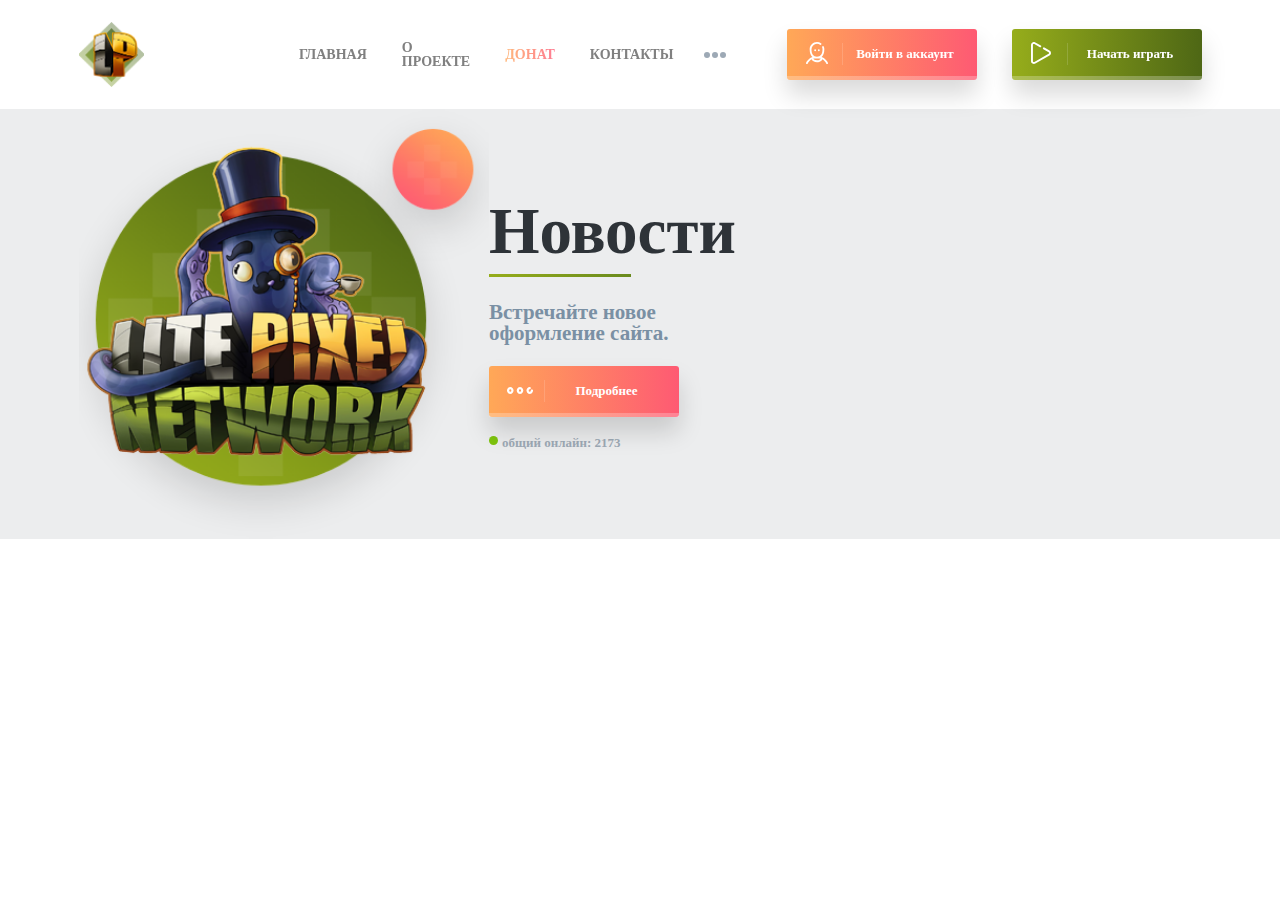
==== index.html @ ef42aa8b "4" ====
<!DOCTYPE html>
<html lang="ru">
<head>
	<title>Главная</title>
	<meta http-equiv="Content-type" content="text/html;charset=UTF-8" />
	<meta name="format-detection" content="telephone=no">
	<meta http-equiv="X-UA-Compatible" content="IE=edge">
	<link rel="stylesheet" href="css/style.css">
	<link rel="stylesheet" href="css/custom.css">
	<link rel="shortcut icon" href="favicon.ico">
	<!-- <meta name="robots" content="noindex, nofollow" /> -->
	<!-- <meta name="viewport" content="width=device-width, initial-scale=1.0" /> -->
	<meta name="viewport" content="width=device-width, initial-scale=1.0, maximum-scale=1.0, user-scalable=0" />
</head>
<body>
	<div class="wrapper">
<header>
	<div class="container">
		<div class="header">
			<div class="header__column">
				<a href="#" class="header__logo ibg">
					<img src="img/logo/logo.png" alt="logo"/>
				</a>
			</div>
			<div class="header__column menu-header">
				<div class="menu-header__icon">
					<span></span>
					<span></span>
					<span></span>
				</div>
				<nav class="menu-header__menu">
					<ul class="menu-header__list">
						<li><a href="" class="menu-header__link">Главная</a></li>
						<li><a href="" class="menu-header__link">о проекте</a></li>
						<li><a href="" class="menu-header__link menu-header__link_dn"><p>донат</p></a></li>
						<li><a href="" class="menu-header__link">контакты</a></li>
						<li><a href="" class="menu-header__dots dots">
							<div class="dots__dot"></div>
							<div class="dots__dot"></div>
							<div class="dots__dot"></div>
						</a></li>
						<li><a href="" class="btn btn_pg">Войти в аккаунт</a></li>
						<li><a href="" class="btn btn_gn">Начать играть</a></li>
					</ul>
				</nav>
			</div>
		</div>
	</div>
</header>		<section class="news">
			<div class='container'>
				<div class="news__body">
					<div class="news__row">
						<div class="news__column news-item">
							<div class="news-item__body">
								<div class="news-item__row">
									<div class="news-item__column news-item__column_l">
										<div class="news-item__image ibg">
											<img src="img/1.webp" alt="image_news" />
										</div>
									</div>
									<div class="news-item__column news-item__column_r">
										<div class="news-item__title">
											Новости
										</div>
										<div class="news-item__text">Встречайте новое <br />
										оформление сайта.</div>
										<a href=""><div class="news-item__btn btn btn_pg">Подробнее</div></a>
										<div class="news-item__online online">
											<div class="online__circl"></div>
											<div class="online__text">общий онлайн: <span>2173</span></div>
										</div>
									</div>
								</div>
							</div>
						</div>
						<div class="news__column tutorial">
							<div class="tutorial__how-game how-game">
								<div class="how-game__wrapper">
									<div class="how-game__title">Как начать играть?</div>
									<div class="how-game__text">В данной теме рассказано как <br/>
									начать игру на нашем проекте. </div>
									<!-- <div class="tutorial__how-game_1"></div> -->
									<div class="how-game__2"></div>
									<div class="how-game__3"></div>
								</div>
							</div>
							<div class="tutorial__moder btn">Стать Модератором</div>
						</div>
					</div>
				</div>
			</div>
		</section>
<footer>
	<div class='container'>
		<div class="footer-body">
			
		</div>
	</div>
</footer>	</div>
<script src="https://code.jquery.com/jquery-3.3.1.min.js"></script>
<!-- <script src="https://code.jquery.com/jquery-migrate-3.0.1.min.js"></script> -->
<script src="js/vendors.js"></script>
<script src="js/script.js"></script>
<script src="js/custom.js"></script>
</body>
</html>
---- css/style.css ----
@charset "UTF-8";
@font-face {
  font-family: "MuseoCyrl900";
  src: url("../fonts/Museo Sans Cyrl 900.ttf");
  src: url("../fonts/Museo Sans Cyrl 900.ttf") format("truetype");
  font-weight: 900;
  font-style: bold;
}
@font-face {
  font-family: "ProximaNovaBold";
  src: url("../fonts/ProximaNovaBold.otf");
  src: url("../fonts/ProximaNovaBold.otf") format("opentype");
  font-weight: 700;
  font-style: bold;
}
* {
  padding: 0px;
  margin: 0px;
  border: 0px;
}

*, *:before, *:after {
  box-sizing: border-box;
}

:focus, :active {
  outline: none;
}

a:focus, a:active {
  outline: none;
}

aside, nav, footer, header, section {
  display: block;
}

html, body {
  height: 100%;
  margin: 0;
  padding: 0;
  min-width: 320px;
  position: relative;
  width: 100%;
  color: #000;
}

body {
  font-size: 100%;
  line-height: 1;
  font-size: 14px;
  font-family: "MuseoCyrl900";
  -ms-text-size-adjust: 100%;
  -moz-text-size-adjust: 100%;
  -webkit-text-size-adjust: 100%;
}
body.lock {
  overflow: hidden;
}
@media (max-width: 767.98px) {
  body.lock {
    width: 100%;
    position: fixed;
    overflow: hidden;
  }
}

input, button, textarea {
  font-family: "MuseoCyrl900";
}

input::-ms-clear {
  display: none;
}

button {
  cursor: pointer;
}

button::-moz-focus-inner {
  padding: 0;
  border: 0;
}

a, a:visited {
  text-decoration: none;
}

a:hover {
  text-decoration: none;
}

ul li {
  list-style: none;
}

img {
  vertical-align: top;
}

h1, h2, h3, h4, h5, h6 {
  font-weight: inherit;
  font-size: inherit;
}

.wrapper {
  width: 100%;
  min-height: 100%;
  overflow: hidden;
  background: url(../img/bg2.png) 0 0/cover repeat;
}
.container {
  max-width: 1122px;
  margin: 0 auto;
  width: 100%;
}
@media (max-width: 1134px) {
  .container {
    max-width: 970px;
  }
}
@media (max-width: 992.98px) {
  .container {
    max-width: 750px;
  }
}
@media (max-width: 767.98px) {
  .container {
    max-width: none;
    padding: 0 10px;
  }
}

header {
  background: rgba(255, 255, 255, 0.25);
}

.header {
  display: flex;
  font-size: 0;
  font-size: 12px;
  justify-content: space-between;
  align-items: center;
  width: 100%;
  height: 100%;
  padding: 22px 0px 22px 0px;
}
@media (max-width: 767.98px) {
  .header {
    flex-direction: column;
    padding: 15px 0px 15px 0px;
  }
}
.header__logo {
  display: block;
  width: 65px;
  height: 65px;
  position: relative;
  margin: 0px 155px 0px 0px;
}
.header__logo img {
  width: 0;
  height: 0;
  position: absolute;
  top: 0;
  left: 0;
  opacity: 0;
  visibility: hidden;
}

.menu-header__icon {
  display: none;
  position: absolute;
  top: 18px;
  right: 10px;
  width: 30px;
  height: 18px;
  cursor: pointer;
  z-index: 5;
}
.menu-header__icon span {
  transition: all 0.3s ease 0s;
  top: 8px;
  left: 0px;
  position: absolute;
  width: 100%;
  height: 2px;
  background-color: #000;
}
.menu-header__icon span:first-child {
  top: 0px;
}
.menu-header__icon span:last-child {
  top: auto;
  bottom: 0px;
}
.menu-header__icon.active span {
  transform: scale(0);
}
.menu-header__icon.active span:first-child {
  transform: rotate(-45deg);
  top: 8px;
}
.menu-header__icon.active span:last-child {
  transform: rotate(45deg);
  bottom: 8px;
}
@media (max-width: 767.98px) {
  .menu-header__icon {
    display: block;
  }
}
.menu-header__menu {
  transition: all 0.3s ease 0s;
}
@media (max-width: 767.98px) {
  .menu-header__menu {
    display: none;
  }
  .menu-header__menu.active {
    display: block;
  }
}
.menu-header__list {
  display: flex;
  font-size: 0;
  font-size: 16px;
  justify-content: space-between;
  align-items: center;
}
.menu-header__list li {
  margin: 0px 35px 0px 0px;
}
.menu-header__list li:nth-child(4) {
  margin: 0;
}
.menu-header__list li:nth-child(5) {
  margin: 0;
}
@media (max-width: 1134px) {
  .menu-header__list li {
    margin: 0px 20px 0px 0px;
  }
}
@media (max-width: 992.98px) {
  .menu-header__list li {
    margin: 0px 10px 0px 0px;
  }
}
.menu-header__list li:last-child {
  margin: 0px 0px 0px 0px;
}
@media (max-width: 767.98px) {
  .menu-header__list li {
    margin: 15px 0px 15px 0px;
  }
}
@media (max-width: 992.98px) {
  .menu-header__list {
    font-size: 12px;
  }
}
@media (max-width: 767.98px) {
  .menu-header__list {
    flex-direction: column;
  }
}
@media (max-width: 767.98px) {
  .menu-header__list {
    font-size: 20px;
    font-weight: 900;
  }
}
.menu-header__link {
  display: block;
  position: relative;
  color: grey;
  text-transform: uppercase;
  font-family: "Proxima Nova";
  font-size: 14px;
  font-weight: 700;
}
.menu-header__link:after {
  transition: all 0.8s ease 0s;
  display: none;
  content: "";
  position: absolute;
  bottom: -3px;
  left: 0%;
  width: 100%;
  height: 2px;
  background-color: #0f1219;
  background-image: linear-gradient(to right, #ffa658 0%, #fe5d72 100%);
}
.menu-header__link:hover {
  color: #2e3338;
}
.menu-header__link:hover:after {
  display: block;
}
.menu-header__link_dn {
  background: linear-gradient(to right, #ffa757 0%, #fe5b73 100%);
  color: #2e3338;
}
.menu-header__link_dn p {
  background: white;
  mix-blend-mode: screen;
  /* Режим наложения */
}
.dots {
  display: flex;
  font-size: 0;
  margin: 0px 60px 0px 30px;
}
.dots:hover .dots__dot {
  box-shadow: 0px 0px 10px #fe5f72;
}
.dots__dot {
  width: 6px;
  height: 6px;
  border-radius: 50%;
  background-color: #9da9b5;
  margin: 1px;
}

.btn_pg {
  width: 190px;
  height: 51px;
  color: #ffffff;
  font-family: "Proxima Nova";
  font-size: 13px;
  font-weight: 700;
  padding: 18px 23px 21px 68px;
  background: url(../img/icons/face.svg) 19px 13px no-repeat, linear-gradient(to right, #ffa857 0%, #fe5a73 100%);
  background-color: #0f1219;
}
.btn_pg:after {
  content: "";
  width: 190px;
  height: 4px;
}
.btn_pg:before {
  content: "";
  position: absolute;
  top: 14px;
  left: 55px;
  width: 1px;
  height: 22px;
  background-color: #ffffff;
  opacity: 0.15;
}

.btn_gn {
  width: 190px;
  height: 51px;
  padding: 18px 23px 21px 68px;
  color: #ffffff;
  font-family: "Proxima Nova";
  font-size: 13px;
  font-weight: 700;
  background-color: #0f1219;
  background: url(../img/icons/triangl.svg) 19px 13px no-repeat, linear-gradient(to right, #96ad1b 0%, #4e6715 100%);
}
.btn_gn:after {
  content: "";
  width: 190px;
  height: 4px;
}
.btn_gn:before {
  content: "";
  position: absolute;
  top: 14px;
  left: 55px;
  width: 1px;
  height: 22px;
  background-color: #ffffff;
  opacity: 0.15;
}

.news {
  background-color: #ecedee;
}
.news__row {
  display: flex;
  font-size: 0;
}
.news-item__row {
  display: flex;
  font-size: 0;
}
.news-item__column_l {
  flex-basis: 430px;
}
.news-item__column_r {
  display: flex;
  font-size: 0;
  flex-direction: column;
  justify-content: center;
}
.news-item__image {
  padding: 215px 205px 215px 205px;
}
.news-item__title {
  color: #2e3338;
  font-family: "Proxima Nova";
  font-size: 65px;
  font-weight: 700;
  position: relative;
  margin: 0px 0px 20px 0px;
}
.news-item__title:before {
  content: "";
  position: absolute;
  bottom: -13px;
  left: 0;
  z-index: 3;
  width: 142px;
  height: 3px;
  background-color: #0f1219;
  background-image: linear-gradient(to right, #96ad1b 0%, #698a1d 100%);
}
.news-item__text {
  color: #7a90a4;
  font-family: "Proxima Nova";
  font-size: 21px;
  font-weight: 700;
  margin: 18px 0px 0px 0px;
}
.news-item__btn {
  margin: 22px 0px 0px 0px;
  background: url(../img/icons/3.png) 18px 21px no-repeat, linear-gradient(to right, #ffa857 0%, #fe5a73 100%);
}
.news-item__online {
  margin: 19px 0px 0px 0px;
}

.online {
  display: flex;
  font-size: 0;
}
.online__circl {
  width: 9px;
  height: 9px;
  background-color: #7ec40d;
  border-radius: 50%;
  margin: 0px 4px 0px 0px;
}
.online__text {
  color: #9da9b5;
  font-family: "Proxima Nova";
  font-size: 13px;
  font-weight: 700;
}

.form-row {
  display: flex;
  font-size: 0;
  margin: 0px -15px;
}

.form__column {
  padding: 0px 15px;
}

.btn {
  box-shadow: 0 15px 25px rgba(0, 0, 0, 0.15);
  border-radius: 3px;
  display: inline-block;
  position: relative;
  text-align: center;
  color: white;
}
.btn:before {
  content: "";
  position: absolute;
  background-color: #ffffff;
  opacity: 0.15;
}
.btn:after {
  content: "";
  background-color: #ffffff;
  opacity: 0.25;
  position: absolute;
  bottom: 0;
  left: 0;
}
.btn.fw {
  width: 100%;
}

.select-block {
  position: relative;
}

.select__label {
  z-index: 2;
  position: absolute;
  top: -8px;
  background-color: #f7f7f7;
  padding: 0 5px;
  color: #979797;
  font-weight: 600;
  font-size: 13px;
  line-height: 16px;
  left: 20px;
}

.select {
  position: relative;
  cursor: pointer;
}
.select .select-title {
  z-index: 1;
  width: 100%;
  height: 55px;
  border: 1px solid #dedede;
  position: relative;
  background-color: #fff;
}
.select .select-title__arrow {
  position: absolute;
  top: 0;
  right: 0px;
  width: 45px;
  height: 100%;
  background: url("../img/icons/select-arrow.svg") center no-repeat;
}
.select .select-title__value {
  color: #000;
  font-weight: 700;
  font-size: 18px;
  line-height: 53px;
  display: block;
  overflow: hidden;
  padding: 0 45px 0 25px;
  white-space: nowrap;
  text-transform: none;
  text-overflow: ellipsis;
}
.select .select-options {
  position: absolute;
  z-index: 10;
  top: 54px;
  display: none;
  overflow: hidden;
  min-width: 100%;
  background-color: #fff;
  border: 1px solid #dedede;
  padding: 10px 20px 10px 25px;
}
.select .select-options-scroll {
  max-height: 80px;
  overflow: auto;
}
.select .select-options-list {
  padding: 0px 0px 0px 0px;
}
.select .select-options__value {
  color: #000;
  font-size: 20px;
  margin: 0px 0px 15px 0px;
}
.select .select-options__value:last-child {
  margin: 0px 0px 0px 0px;
}
.select .select-options__value:hover {
  color: #000;
}

input[type=text], input[type=email], input[type=tel], textarea {
  -webkit-appearance: none;
  -moz-appearance: none;
  appearance: none;
}

.input {
  border-radius: 0 !important;
  width: 100%;
  display: block;
  padding: 0px 20px;
}
textarea.input {
  resize: none;
  padding: 0px 0px;
}

.check {
  position: relative;
  padding-left: 25px;
  color: #5f5f5f;
  line-height: 18px;
  cursor: pointer;
}
.check input {
  display: none;
}
.check:before {
  content: "";
  left: 0;
  top: 0;
  width: 18px;
  height: 18px;
  border: 1px solid #a3a3a3;
  position: absolute;
}
.check.active:before {
  background: url("../img/icons/check.png") center no-repeat;
}

.option {
  position: relative;
  cursor: pointer;
  padding-left: 25px;
  line-height: 16px;
  margin-bottom: 10px;
  font-size: 15px;
  font-weight: 300;
}
.option:last-child {
  margin-bottom: 0px;
}
.option input {
  display: none;
}
.option:before {
  position: absolute;
  left: 0;
  top: 0;
  width: 16px;
  height: 16px;
  content: "";
  border: 1px solid #7f7f7f;
  border-radius: 50%;
}
.option.active:before {
  background: url("../img/icons/option.png") center no-repeat;
}

.rating-block {
  display: table;
  font-size: 0;
}

.rating {
  display: inline-block;
  position: relative;
  vertical-align: middle;
}
.rating.edit .star {
  cursor: pointer;
}
.rating .star {
  width: 17px;
  height: 14px;
  display: inline-block;
  position: relative;
  z-index: 3;
}

.rating__line {
  position: absolute;
  width: 85px;
  height: 14px;
  top: 0;
  left: 0;
  background: url("../img/icons/bg_rating.svg") 0 0 no-repeat;
  z-index: 1;
  background-size: 85px 100%;
}

.rating__activeline {
  position: absolute;
  width: 0px;
  height: 14px;
  top: 0;
  left: 0;
  background: url("../img/icons/bg_rating_active.svg") 0 0 no-repeat;
  z-index: 2;
  background-size: 85px 100%;
}

.rating__value {
  display: inline-block;
  color: #1b3139;
  font-size: 14px;
  line-height: 13px;
  vertical-align: middle;
}

.quantity {
  position: relative;
  width: 73px;
  height: 47px;
  border: 1px solid #cfcfcf;
  background-color: #ffffff;
}

.quantity__input {
  height: 45px;
  width: 50px;
  text-align: center;
  color: #101010;
  font-weight: 300;
}

.quantity__btn {
  position: absolute;
  top: 11px;
  right: 15px;
  cursor: pointer;
}
.quantity__btn:before {
  font-size: 25px;
  display: inline-block;
  line-height: 10px;
  color: #a9a9a9;
}
.quantity__btn:hover:before {
  color: #da0005;
}
.quantity__btn.dwn {
  top: 25px;
}

.category-params-item-price-table {
  margin-bottom: 25px;
}
.category-params-item-price-table .cell:first-child {
  padding-right: 15px;
  position: relative;
}
.category-params-item-price-table .cell:first-child:after {
  content: "-";
  position: absolute;
  right: -4px;
  top: 8px;
  font-size: 20px;
}
.category-params-item-price-table .cell:last-child {
  padding-left: 15px;
}
.category-params-item-price-table .cell input {
  height: 37px;
  border: 2px solid #393939;
  background-color: #ffffff;
  text-align: center;
  font-size: 12px;
  color: #393939;
  font-weight: 500;
  width: 100%;
}

.category-params-item-price-range {
  margin: 0 12px 40px 12px;
  background-color: #c9cecf;
  height: 2px;
  position: relative;
}
.category-params-item-price-range .ui-slider-range {
  background-color: #000;
  height: 2px;
  position: relative;
}
.category-params-item-price-range .ui-slider-handle {
  width: 23px;
  height: 28px;
  border: 3px solid #fbfbfb;
  background-color: #ea5922;
  display: block;
  position: absolute;
  top: -14px;
  margin-left: -12px;
  cursor: pointer;
}
.category-params-item-price-range .ui-slider-handle span {
  position: absolute;
  bottom: -18px;
  left: 50%;
  width: 50px;
  text-align: center;
  font-size: 10px;
  margin-left: -25px;
  font-weight: 500;
  color: #94a6aa;
}

.form__info {
  position: absolute;
  width: 60px;
  height: 60px;
  right: 0;
  top: 0;
  line-height: 60px;
  text-align: center;
  color: #888;
  z-index: 2;
  font-size: 14px;
}
@media (max-width: 767.98px) {
  .form__info {
    width: 50px;
    height: 50px;
    line-height: 50px;
  }
}

.form-range-line {
  position: relative;
  height: 5px;
  border-radius: 0 0 4px 4px;
  background-color: #e0e0e0;
  margin: -2px 0px 0px 0px;
}
.form-range-line .ui-slider-range {
  background-color: #093454;
  height: 5px;
  position: absolute;
  top: 0;
  left: 0;
  border-radius: 0 0 4px 4px;
}
.form-range-line .ui-slider-handle {
  background: url("../img/icons/range.svg") 0 0 no-repeat;
  width: 28px;
  height: 28px;
  position: absolute;
  margin: -9px 0px 0px -14px;
  top: 0;
  left: 0;
  cursor: pointer;
}
.form-range-line .ui-state-hover {
  background: url("../img/icons/range_a.svg") 0 0 no-repeat;
}

.form-range-values {
  display: flex;
  font-size: 0;
  justify-content: space-between;
  padding: 14px 0px 0px 0px;
}

.form-range-values__item {
  font-size: 12px;
  color: #888;
}

.row:after {
  display: block;
  content: "";
  clear: both;
}

.rub:after {
  content: "₽";
}

.noselect {
  -webkit-touch-callout: none;
  -webkit-user-select: none;
  user-select: none;
}

ol.counter {
  list-style-type: none;
  counter-reset: item;
}
ol.counter li {
  position: relative;
  padding: 0px 0px 0px 45px;
}
ol.counter li:before {
  counter-increment: item;
  content: counter(item);
  position: absolute;
  left: 0;
  top: 0;
  color: #818181;
  font-size: 14px;
  font-weight: 700;
  text-align: center;
  line-height: 26px;
  border-radius: 50%;
  width: 28px;
  height: 28px;
  border: 1px solid #4274bb;
}

.ellipsis {
  display: block;
  overflow: hidden;
  width: 100%;
  white-space: nowrap;
  text-overflow: ellipsis;
}

.es {
  overflow: hidden;
  white-space: nowrap;
  text-overflow: ellipsis;
}

.table {
  display: table;
  font-size: 0;
  width: 100%;
}

.trow {
  display: table-row;
}

.cell {
  display: table-cell;
}
.cell.full {
  width: 100%;
}

.ibg {
  background-position: center;
  background-size: cover;
  background-repeat: no-repeat;
}
.ibg img {
  display: none;
}

.video {
  position: relative;
  overflow: hidden;
  height: 0;
  padding-bottom: 56.25%;
}
.video video, .video iframe, .video object, .video embed {
  position: absolute;
  top: 0;
  left: 0;
  width: 100%;
  height: 100%;
}

.videobg video, .videobg iframe, .videobg object, .videobg embed {
  position: fixed;
  top: 50%;
  left: 50%;
  min-width: 100%;
  min-height: 100%;
  width: auto;
  height: auto;
  z-index: -100;
  transform: translateX(-50%) translateY(-50%);
  background-size: cover;
}

.moretext {
  overflow: hidden;
}

.moretext__more {
  cursor: pointer;
}
.moretext__more i {
  font-style: normal;
}
.moretext__more i:first-child {
  display: block;
}
.moretext__more i:last-child {
  display: none;
}
.moretext__more.active i {
  font-style: normal;
}
.moretext__more.active i:first-child {
  display: none;
}
.moretext__more.active i:last-child {
  display: block;
}

.graystyle {
  transition: all 0.8s ease 0s;
  filter: grayscale(1);
  -webkit-filter: grayscale(1);
  -moz-filter: grayscale(1);
  -o-filter: grayscale(1);
}

.graystyleoff {
  filter: grayscale(0);
  -webkit-filter: grayscale(0);
  -moz-filter: grayscale(0);
  -o-filter: grayscale(0);
}

.slick-slider {
  position: relative;
}
.slick-slider .slick-track, .slick-slider .slick-list {
  transform: translate3d(0, 0, 0);
}
.slick-slider .slick-list {
  position: relative;
  overflow: hidden;
  width: 100%;
}
.slick-slider .slick-track {
  position: relative;
  width: 100%;
}
.slick-slider .slick-slide {
  overflow: hidden;
  float: left;
  position: relative;
}
.tab__item {
  display: none;
}
.tab__item.active {
  display: block;
}

.mirror {
  transform: scale(-1, 1);
}

.nicescroll-rails {
  z-index: 1000 !important;
}

.gm-style-iw-t {
  opacity: 0;
}

.baloon {
  opacity: 1;
  right: -7px !important;
  bottom: 80px !important;
}
.baloon button {
  display: none !important;
}
.baloon:after {
  display: none !important;
}

.baloon-style {
  display: none;
}

.baloon-content.gm-style-iw {
  opacity: 1;
  border-radius: 0px !important;
  max-width: 300px !important;
  padding: 0 !important;
  left: 0 !important;
  width: 100% !important;
  overflow: visible !important;
}
.baloon-content.gm-style-iw > .gm-style-iw-d {
  overflow: hidden !important;
  max-width: none !important;
}
.baloon-content.gm-style-iw:after {
  display: none !important;
}

.baloon-close {
  top: 18px !important;
}
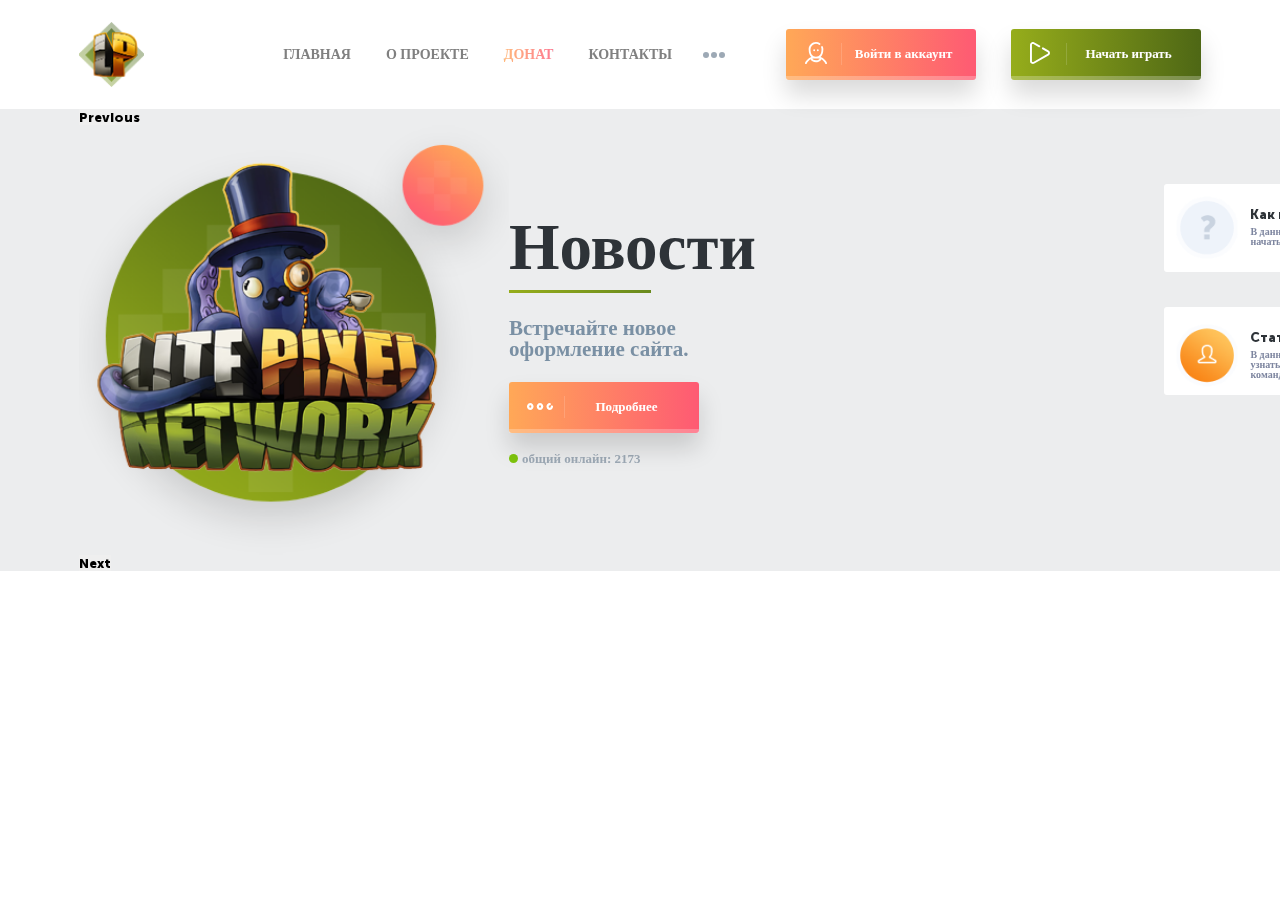
==== commit 8dbac4a3: "5" ====
--- a/index.html
+++ b/index.html
@@ -51,8 +51,46 @@
 				<div class="news__body">
 					<div class="news__row">
 						<div class="news__column news-item">
-							<div class="news-item__body">
+							<div class="news-item__body slider">
 								<div class="news-item__row">
+									<div class="news-item__column news-item__column_l">
+										<div class="news-item__image ibg">
+											<img src="img/1.webp" alt="image_news" />
+										</div>
+									</div>
+									<div class="news-item__column news-item__column_r">
+										<div class="news-item__title">
+											Новости
+										</div>
+										<div class="news-item__text">Встречайте новое <br />
+										оформление сайта.</div>
+										<a href=""><div class="news-item__btn btn btn_pg">Подробнее</div></a>
+										<div class="news-item__online online">
+											<div class="online__circl"></div>
+											<div class="online__text">общий онлайн: <span>2173</span></div>
+										</div>
+									</div>
+								</div>
+								<div class="news-item__row news-item__row_2">
+									<div class="news-item__column news-item__column_l">
+										<div class="news-item__image ibg">
+											<img src="img/1.webp" alt="image_news" />
+										</div>
+									</div>
+									<div class="news-item__column news-item__column_r">
+										<div class="news-item__title">
+											Новости
+										</div>
+										<div class="news-item__text">Встречайте новое <br />
+										оформление сайта.</div>
+										<a href=""><div class="news-item__btn btn btn_pg">Подробнее</div></a>
+										<div class="news-item__online online">
+											<div class="online__circl"></div>
+											<div class="online__text">общий онлайн: <span>2173</span></div>
+										</div>
+									</div>
+								</div>
+								<div class="news-item__row news-item__row_3">
 									<div class="news-item__column news-item__column_l">
 										<div class="news-item__image ibg">
 											<img src="img/1.webp" alt="image_news" />
@@ -74,17 +112,31 @@
 							</div>
 						</div>
 						<div class="news__column tutorial">
-							<div class="tutorial__how-game how-game">
+							<div class="tutorial__how-game how-game how-game_1">
 								<div class="how-game__wrapper">
-									<div class="how-game__title">Как начать играть?</div>
-									<div class="how-game__text">В данной теме рассказано как <br/>
-									начать игру на нашем проекте. </div>
-									<!-- <div class="tutorial__how-game_1"></div> -->
-									<div class="how-game__2"></div>
-									<div class="how-game__3"></div>
+									<div class="how-game__column1 ibg">
+										<img src="img/qw.png" alt="" />
+									</div>
+									<div class="how-game__column2">
+										<div class="how-game__title">Как начать играть?</div>
+										<div class="how-game__text">В данной теме рассказано как <br/>
+										начать игру на нашем проекте. </div>
+									</div>
 								</div>
 							</div>
-							<div class="tutorial__moder btn">Стать Модератором</div>
+							<div class="tutorial__how-game how-game how-game_2">
+								<div class="how-game__wrapper">
+									<div class="how-game__column1 ibg">
+										<img src="img/fc.png" alt="" />
+									</div>
+									<div class="how-game__column2">
+										<div class="how-game__title">Стать Модератором</div>
+										<div class="how-game__text">В данном разделе вы можете
+										узнать, как стать членом нашей 
+										команды. </div>
+									</div>
+								</div>
+							</div>
 						</div>
 					</div>
 				</div>
@@ -97,10 +149,9 @@
 		</div>
 	</div>
 </footer>	</div>
-<script src="https://code.jquery.com/jquery-3.3.1.min.js"></script>
+<script src="https://code.jquery.com/jquery-3.4.1.min.js"></script>
 <!-- <script src="https://code.jquery.com/jquery-migrate-3.0.1.min.js"></script> -->
-<script src="js/vendors.js"></script>
 <script src="js/script.js"></script>
-<script src="js/custom.js"></script>
+<script src="js/slick.min.js"></script>
 </body>
 </html>--- a/css/style.css
+++ b/css/style.css
@@ -156,7 +156,7 @@
   width: 65px;
   height: 65px;
   position: relative;
-  margin: 0px 155px 0px 0px;
+  margin: 0px 135px 0px 0px;
 }
 .header__logo img {
   width: 0;
@@ -383,7 +383,12 @@
 .news__row {
   display: flex;
   font-size: 0;
-}
+  justify-content: space-between;
+}
+.news__column {
+  min-width: 0;
+}
+
 .news-item__row {
   display: flex;
   font-size: 0;
@@ -428,15 +433,21 @@
 }
 .news-item__btn {
   margin: 22px 0px 0px 0px;
-  background: url(../img/icons/3.png) 18px 21px no-repeat, linear-gradient(to right, #ffa857 0%, #fe5a73 100%);
+  background: url([data-uri]) 18px 21px no-repeat, linear-gradient(to right, #ffa857 0%, #fe5a73 100%);
 }
 .news-item__online {
   margin: 19px 0px 0px 0px;
 }
 
+.news-item__column_r a {
+  display: inline-block;
+  width: 190px;
+}
+
 .online {
   display: flex;
   font-size: 0;
+  align-items: center;
 }
 .online__circl {
   width: 9px;
@@ -449,6 +460,47 @@
   color: #9da9b5;
   font-family: "Proxima Nova";
   font-size: 13px;
+  font-weight: 700;
+}
+
+.tutorial {
+  display: flex;
+  font-size: 0;
+  flex-direction: column;
+}
+.how-game {
+  width: 256px;
+  height: 88px;
+  border-radius: 3px;
+  background: #fff;
+}
+.how-game_1 {
+  margin: 75px 0px 35px 0px;
+}
+.how-game__wrapper {
+  display: flex;
+  font-size: 0;
+  align-items: center;
+}
+.how-game__column1 {
+  flex: 0 0 62px;
+  height: 63px;
+  margin: 12px 12px 12px 12px;
+}
+.how-game__column2 {
+  margin: 24px 22px 24px 0px;
+}
+.how-game__title {
+  color: #2e3338;
+  font-family: "MuseoCyrl900";
+  font-size: 13px;
+  font-weight: 400;
+  margin: 0px 0px 6px 0px;
+}
+.how-game__text {
+  color: #7d859f;
+  font-family: "Proxima Nova";
+  font-size: 10px;
   font-weight: 700;
 }
 
@@ -1068,4 +1120,12 @@
 
 .baloon-close {
   top: 18px !important;
+}
+
+.slider {
+  min-width: 0;
+}
+
+.slick-track {
+  display: flex;
 }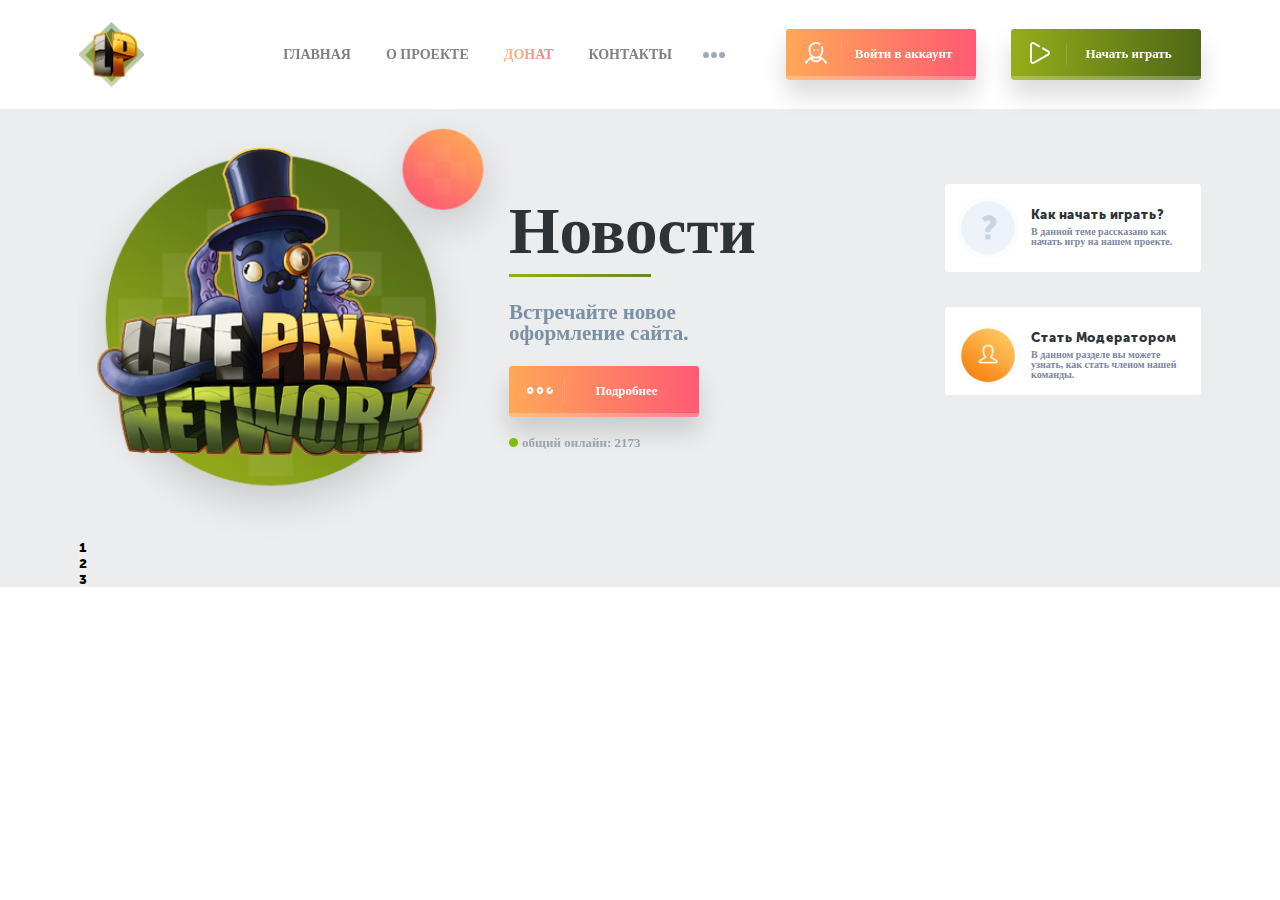
==== commit b1df4caa: "8" ====
--- a/index.html
+++ b/index.html
@@ -51,7 +51,7 @@
 				<div class="news__body">
 					<div class="news__row">
 						<div class="news__column news-item">
-							<div class="news-item__body slider">
+							<div class="news-item__body">
 								<div class="news-item__row">
 									<div class="news-item__column news-item__column_l">
 										<div class="news-item__image ibg">
--- a/css/style.css
+++ b/css/style.css
@@ -1,8 +1,8 @@
 @charset "UTF-8";
 @font-face {
   font-family: "MuseoCyrl900";
-  src: url("../fonts/Museo Sans Cyrl 900.ttf");
-  src: url("../fonts/Museo Sans Cyrl 900.ttf") format("truetype");
+  src: url("../fonts/MuseoSansCyrl900.ttf");
+  src: url("../fonts/MuseoSansCyrl900.ttf") format("truetype");
   font-weight: 900;
   font-style: bold;
 }
@@ -389,6 +389,12 @@
   min-width: 0;
 }
 
+.news-item {
+  flex: 0 0 75%;
+}
+.news-item__body {
+  min-width: 0;
+}
 .news-item__row {
   display: flex;
   font-size: 0;
@@ -464,9 +470,11 @@
 }
 
 .tutorial {
+  flex: 0 0 25%;
   display: flex;
   font-size: 0;
   flex-direction: column;
+  align-items: flex-end;
 }
 .how-game {
   width: 256px;
@@ -1120,12 +1128,4 @@
 
 .baloon-close {
   top: 18px !important;
-}
-
-.slider {
-  min-width: 0;
-}
-
-.slick-track {
-  display: flex;
 }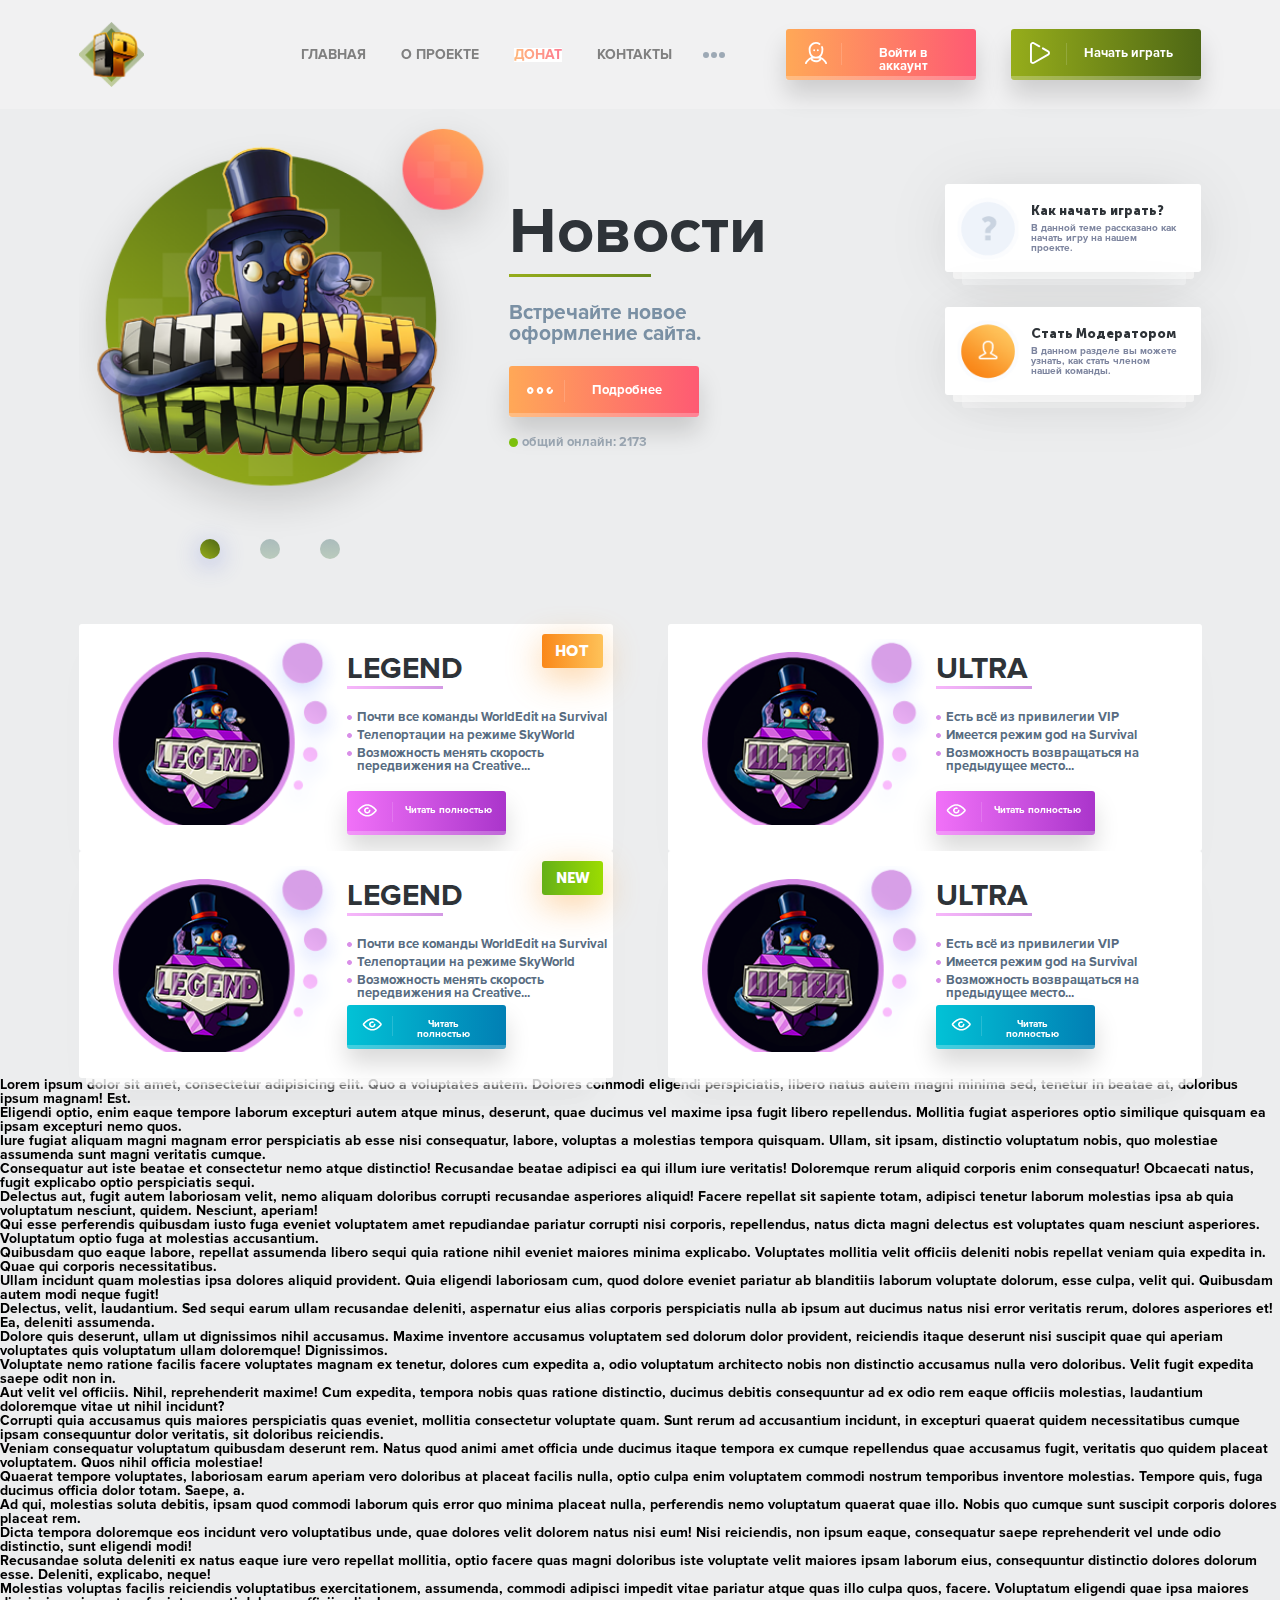
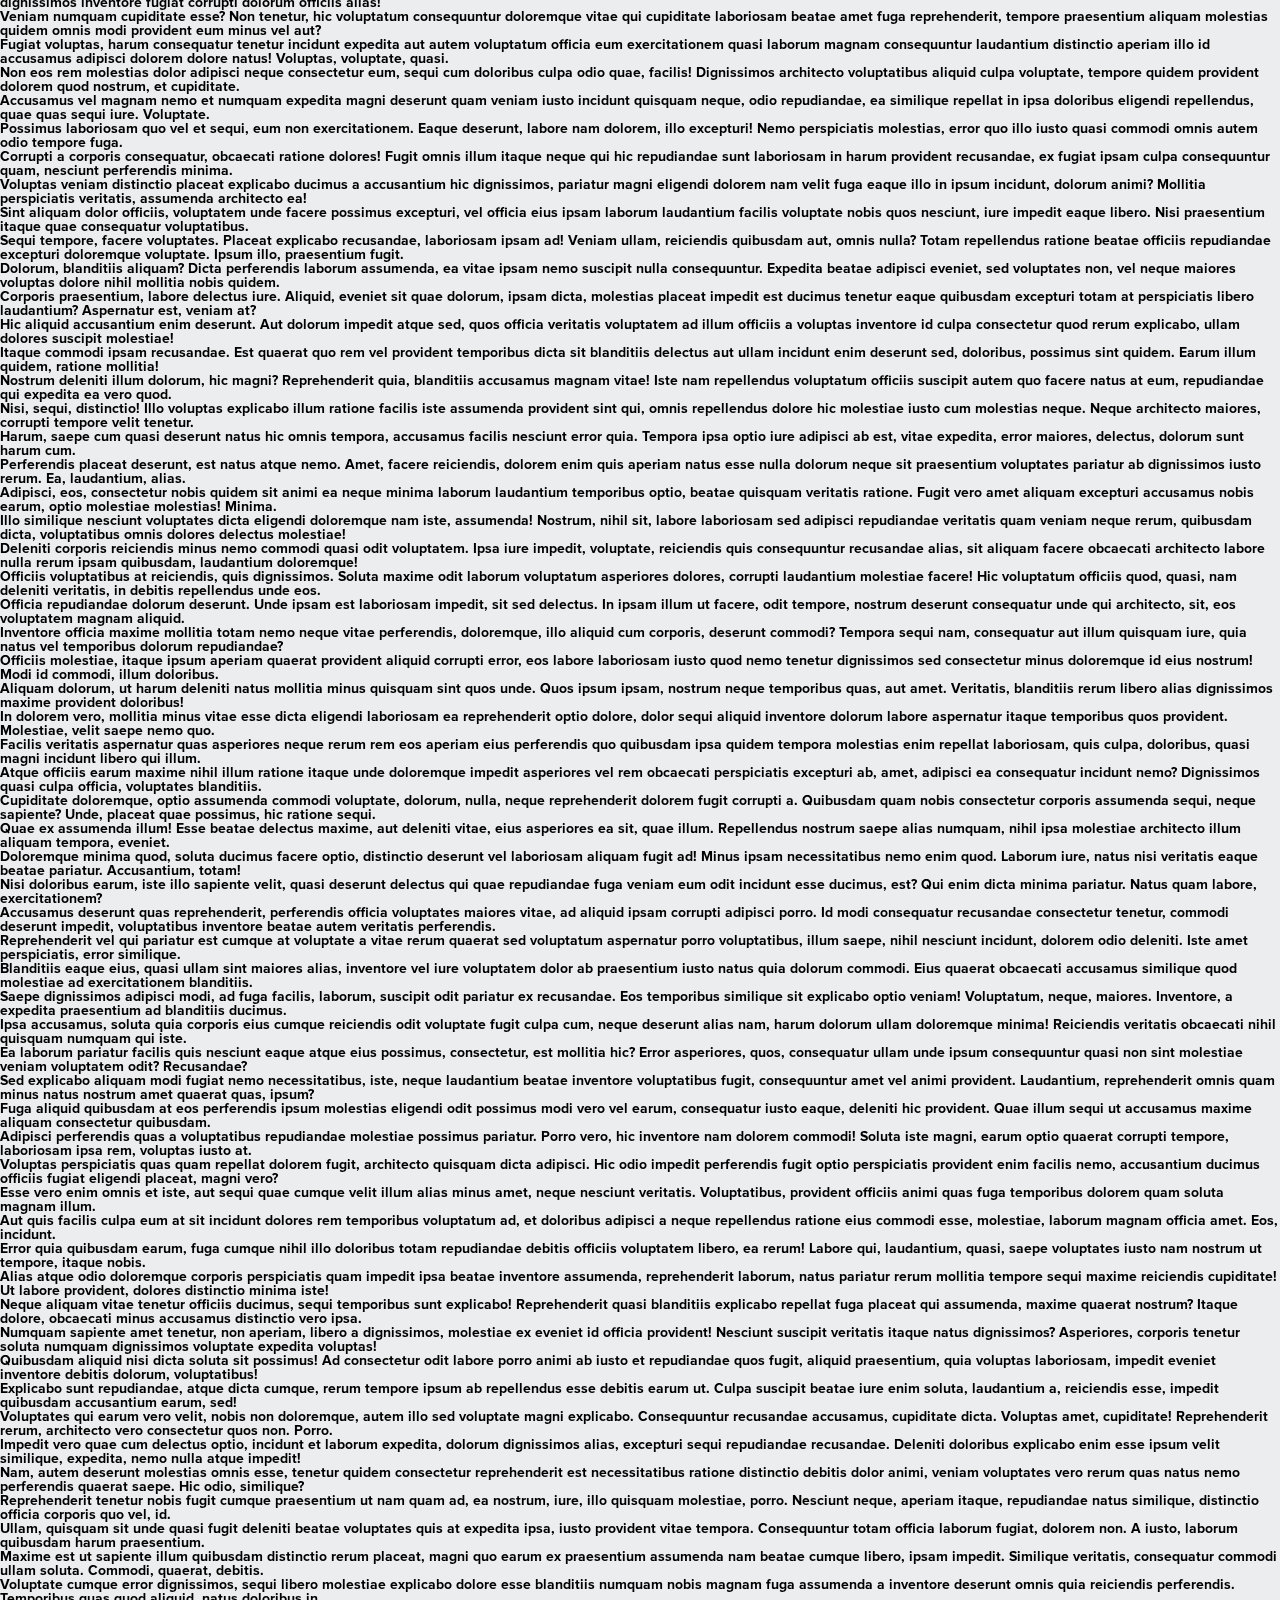
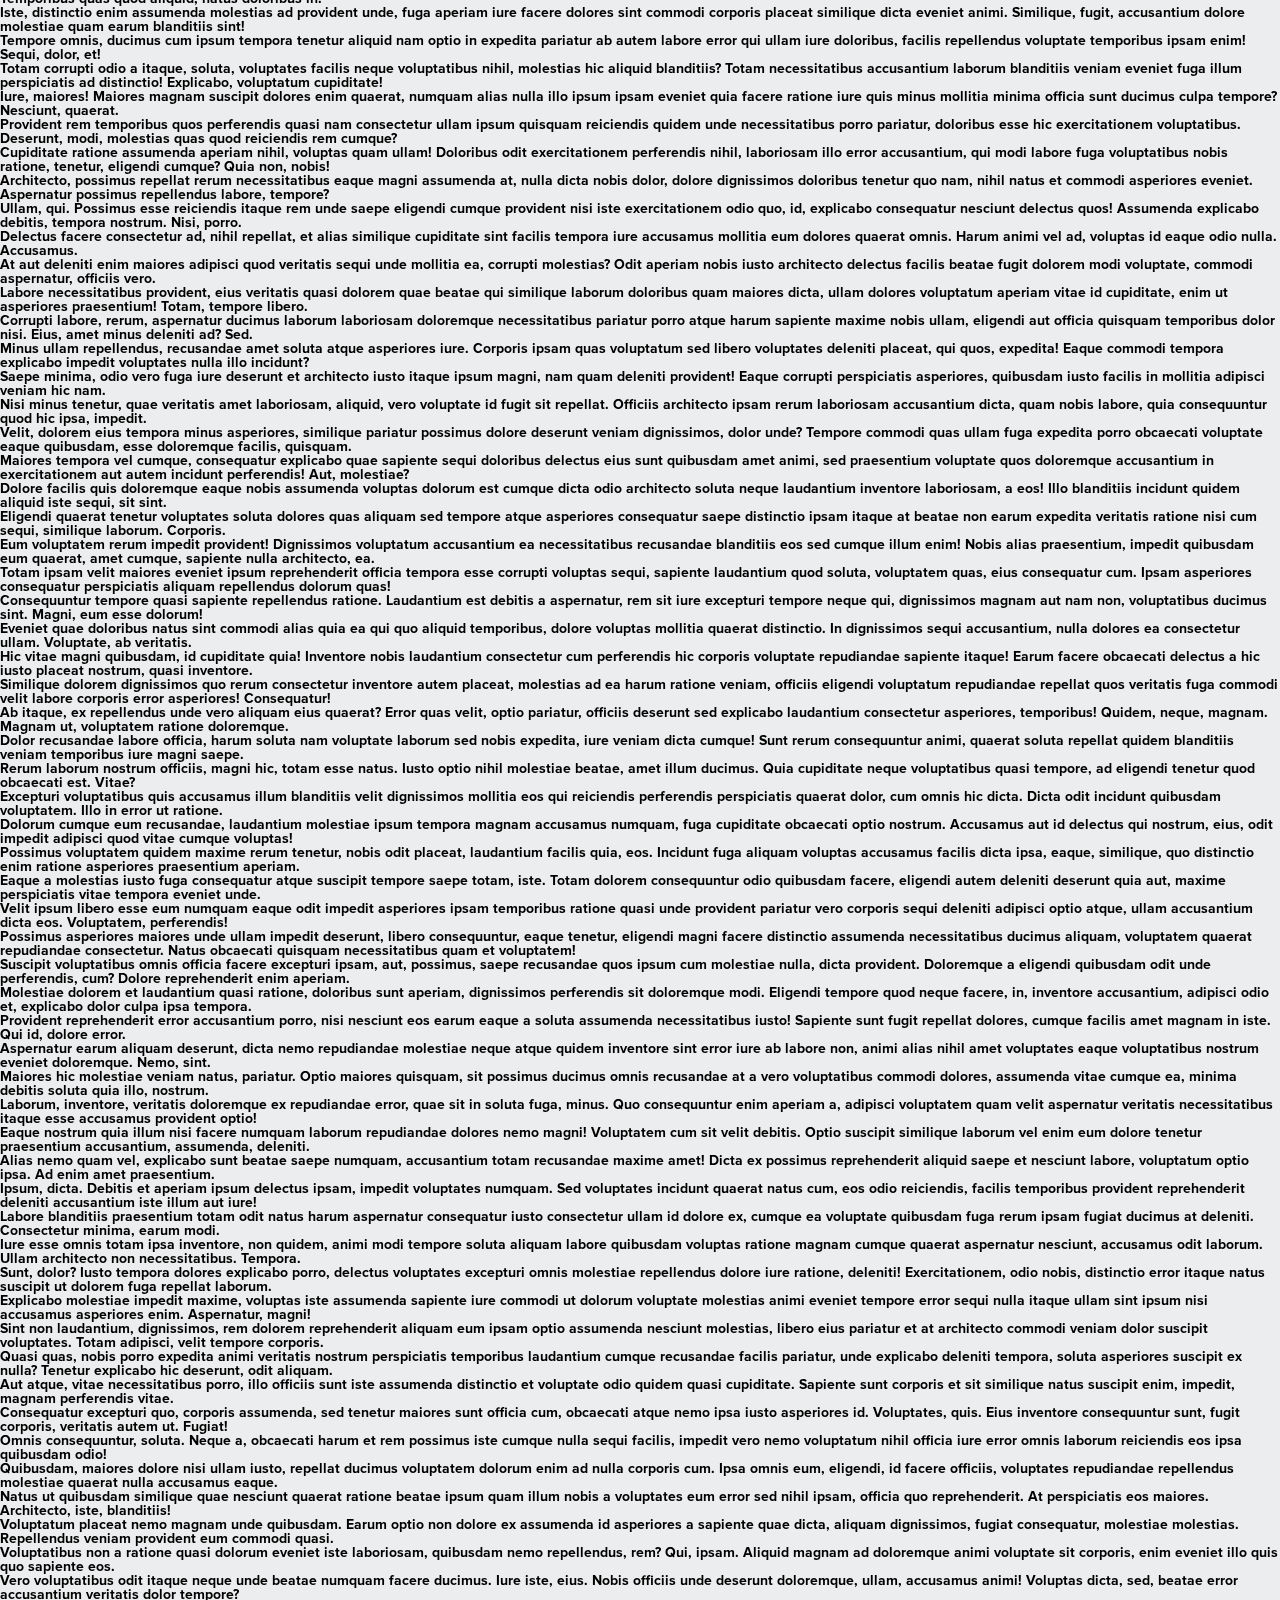
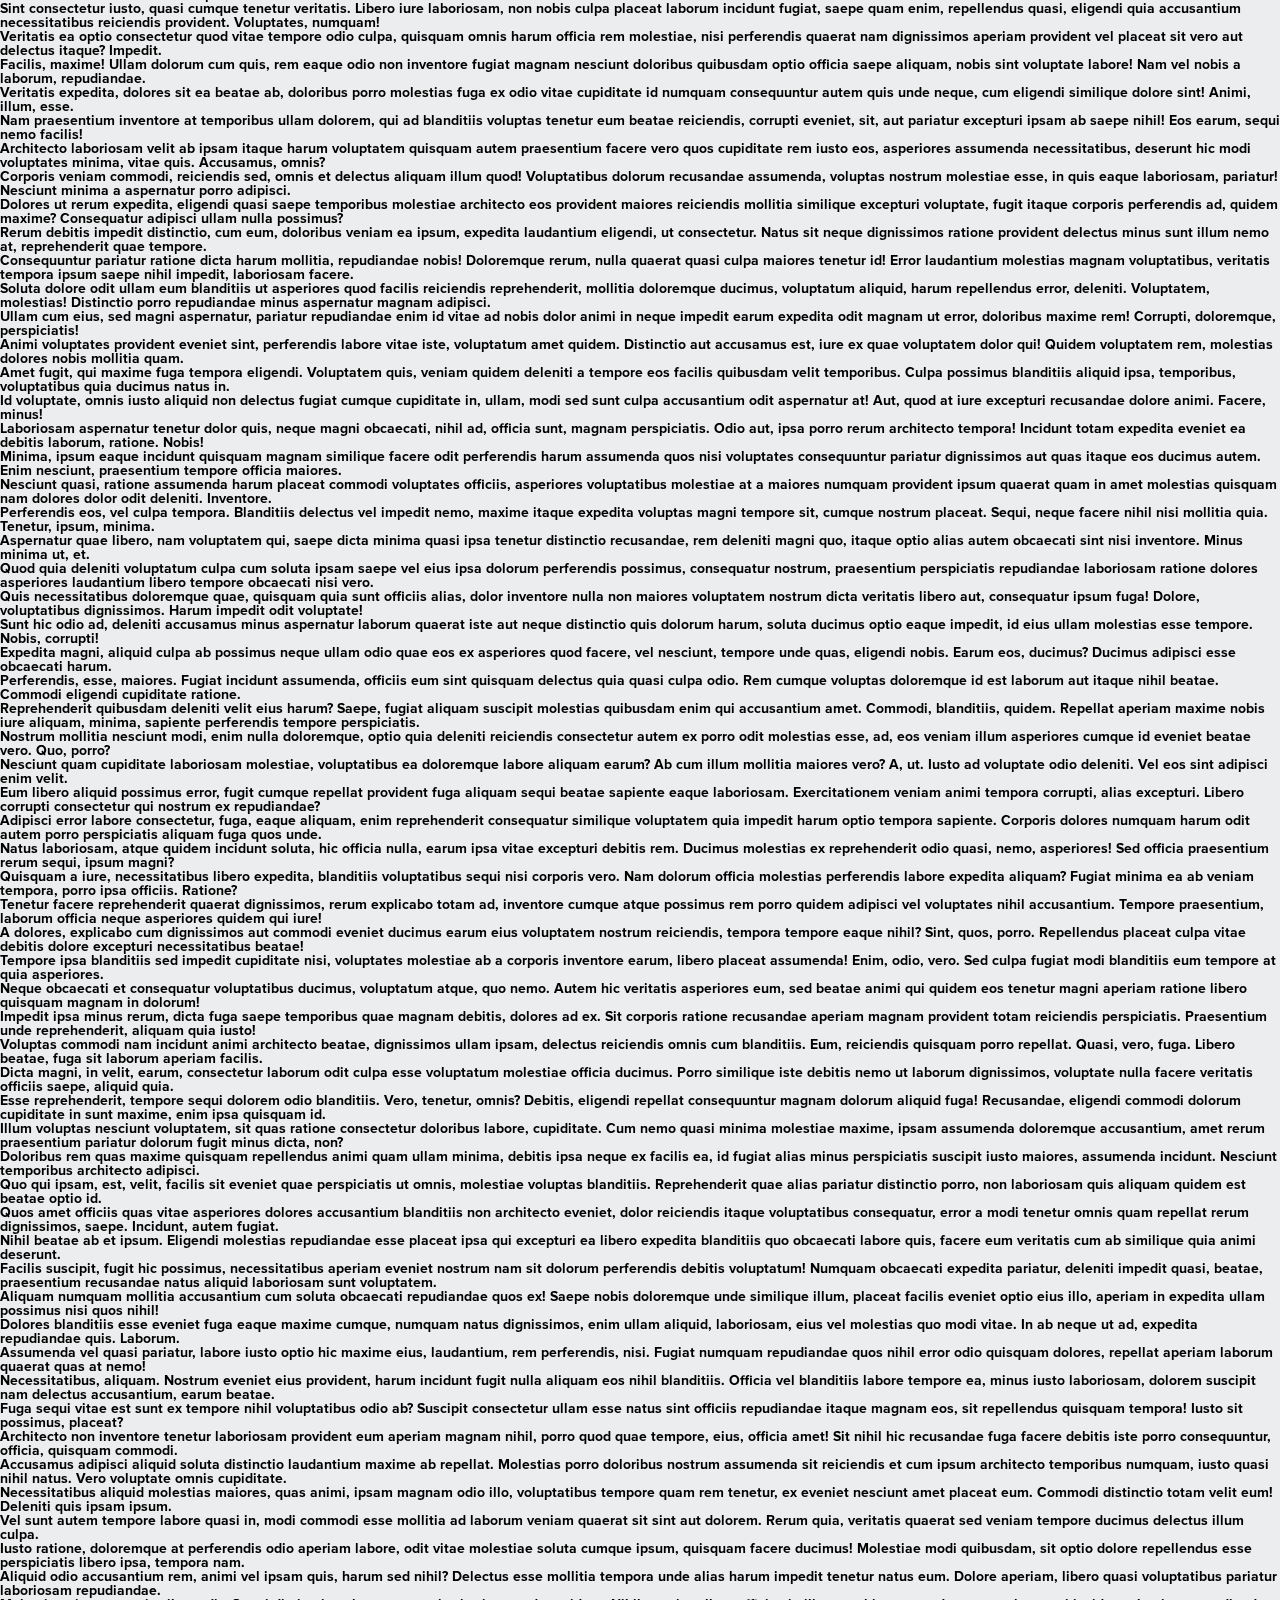
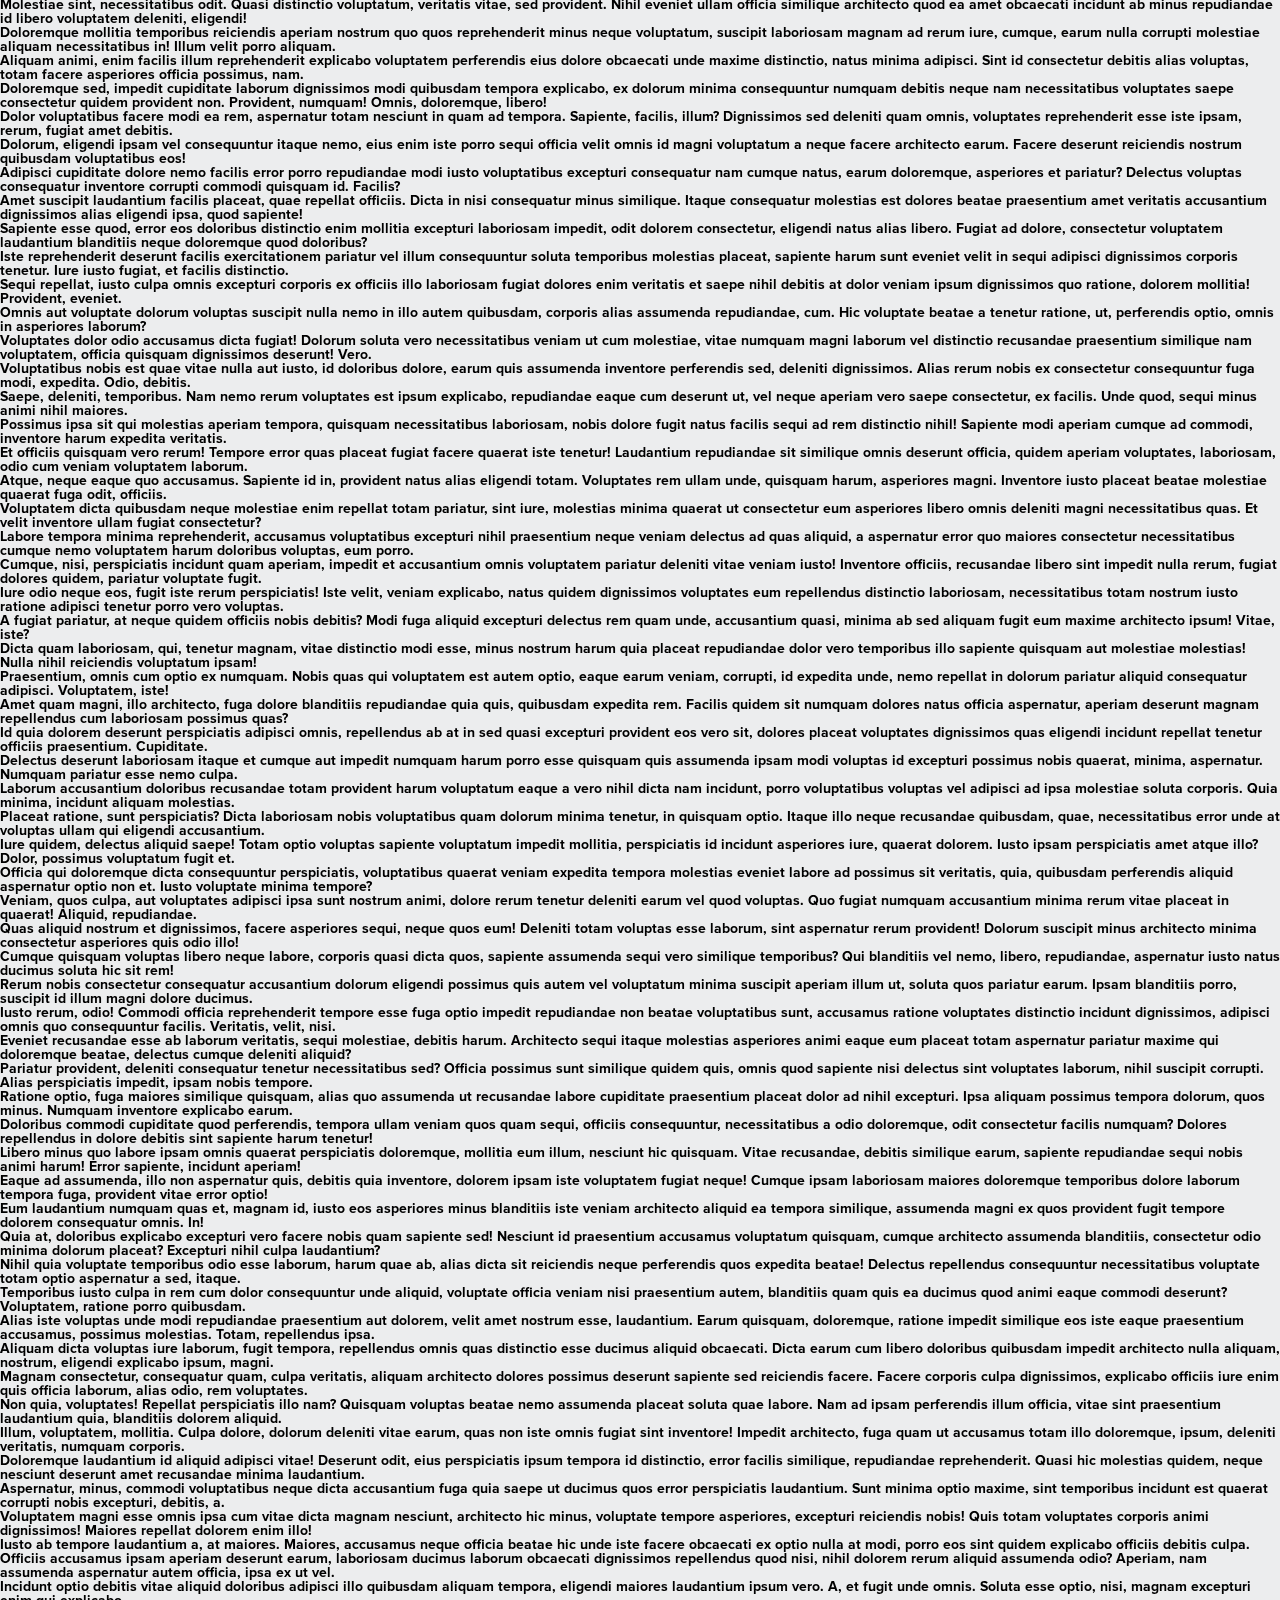
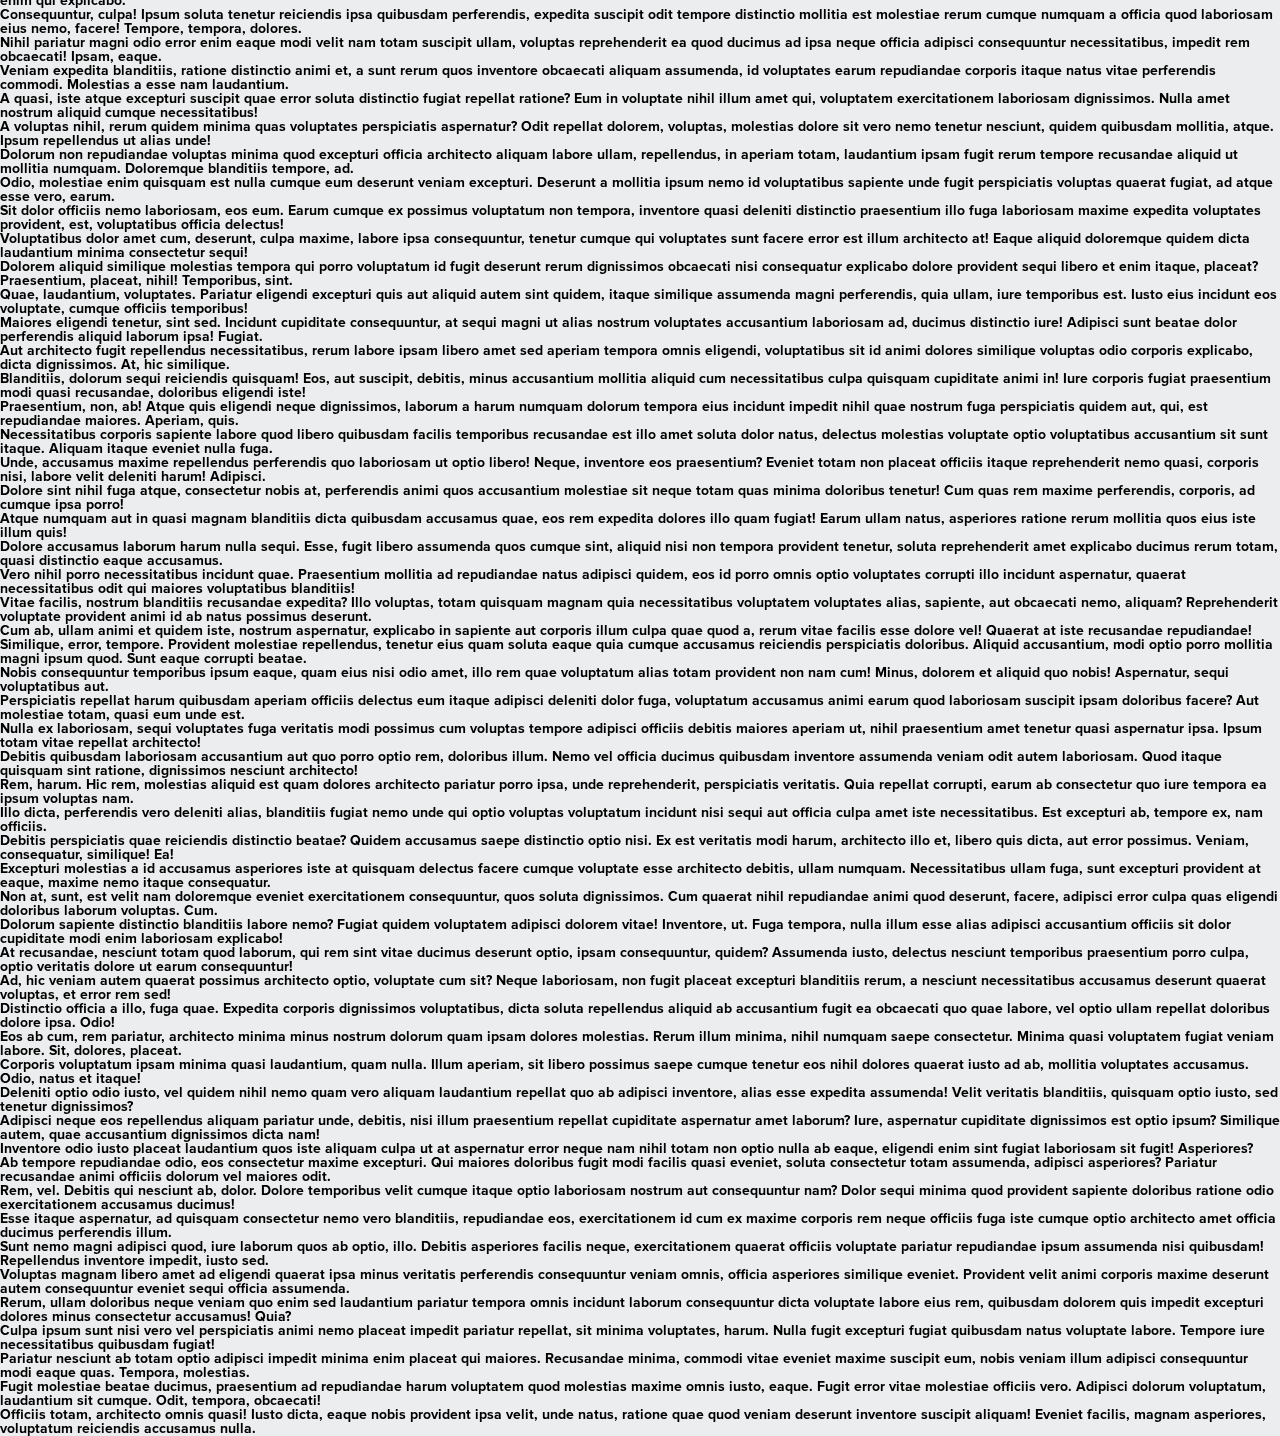
==== commit c80544db: "9" ====
--- a/index.html
+++ b/index.html
@@ -10,7 +10,7 @@
 	<link rel="shortcut icon" href="favicon.ico">
 	<!-- <meta name="robots" content="noindex, nofollow" /> -->
 	<!-- <meta name="viewport" content="width=device-width, initial-scale=1.0" /> -->
-	<meta name="viewport" content="width=device-width, initial-scale=1.0, maximum-scale=1.0, user-scalable=0" />
+<!-- 	<meta name="viewport" content="width=device-width, initial-scale=1.0, maximum-scale=1.0, user-scalable=0" /> -->
 </head>
 <body>
 	<div class="wrapper">
@@ -114,6 +114,8 @@
 						<div class="news__column tutorial">
 							<div class="tutorial__how-game how-game how-game_1">
 								<div class="how-game__wrapper">
+									<div class="how-game__wrapper_fon1"></div>
+									<div class="how-game__wrapper_fon2"></div>
 									<div class="how-game__column1 ibg">
 										<img src="img/qw.png" alt="" />
 									</div>
@@ -122,10 +124,13 @@
 										<div class="how-game__text">В данной теме рассказано как <br/>
 										начать игру на нашем проекте. </div>
 									</div>
+
 								</div>
 							</div>
 							<div class="tutorial__how-game how-game how-game_2">
 								<div class="how-game__wrapper">
+									<div class="how-game__wrapper_fon1"></div>
+									<div class="how-game__wrapper_fon2"></div>
 									<div class="how-game__column1 ibg">
 										<img src="img/fc.png" alt="" />
 									</div>
@@ -142,6 +147,399 @@
 				</div>
 			</div>
 		</section>
+		<section class="tariffs">
+			<div class='container'>
+				<div class="tariffs__body">
+					<div class="tariffs__purple purple-items">
+						<div class="purple-items__item item">
+							<div class="item__wrapper">
+								<div class="hot">hot</div>
+								<div class="item__wrapper_fon1"></div>
+								<div class="item__wrapper_fon2"></div>
+								<div class="item__column1">
+									<div class="item__image ibg">
+										<img src="img/legend.png" alt="" />
+									</div>
+								</div>
+								<div class="item__column2">
+									<div class="item__title">legend</div>
+									<p class="item__text">Почти все команды WorldEdit на Survival</p>
+									<p class="item__text">Телепортации на режиме SkyWorld</p>
+									<p class="item__text item__text_f">Возможность менять скорость <br />
+									передвижения на Creative...</p>
+									<a href="" class="btn btn_pur">Читать полностью</a>
+								</div>
+							</div>
+						</div>
+						<div class="purple-items__item item">
+							<div class="item__wrapper">
+								<div class="hot none">hot</div>
+								<div class="item__wrapper_fon1"></div>
+								<div class="item__wrapper_fon2"></div>
+								<div class="item__column1">
+									<div class="item__image ibg">
+										<img src="img/ultra.png" alt="" />
+									</div>
+								</div>
+								<div class="item__column2">
+									<div class="item__title">ultra</div>
+									<p class="item__text">Есть всё из привилегии VIP</p>
+									<p class="item__text">Имеется режим god на Survival</p>
+									<p class="item__text item__text_f">Возможность возвращаться на <br />
+									предыдущее место...</p>
+									<a href="" class="btn btn_pur">Читать полностью</a>
+								</div>
+							</div>
+						</div>
+					</div>
+					<div class="tariffs__purple blue-items">
+						<div class="blue-items__item item">
+							<div class="item__wrapper">
+								<div class="new">new</div>
+								<div class="item__wrapper_fon1"></div>
+								<div class="item__wrapper_fon2"></div>
+								<div class="item__column1">
+									<div class="item__image ibg">
+										<img src="img/legend.png" alt="" />
+									</div>
+								</div>
+								<div class="item__column2">
+									<div class="item__title">legend</div>
+									<p class="item__text">Почти все команды WorldEdit на Survival</p>
+									<p class="item__text">Телепортации на режиме SkyWorld</p>
+									<p class="item__text item__text_f">Возможность менять скорость <br />
+									передвижения на Creative...</p>
+									<a href="" class="btn btn_bl">Читать полностью</a>
+								</div>
+							</div>
+						</div>
+						<div class="blue-items__item item">
+							<div class="item__wrapper">
+								<div class="new none">hot</div>
+								<div class="item__wrapper_fon1"></div>
+								<div class="item__wrapper_fon2"></div>
+								<div class="item__column1">
+									<div class="item__image ibg">
+										<img src="img/ultra.png" alt="" />
+									</div>
+								</div>
+								<div class="item__column2">
+									<div class="item__title">ultra</div>
+									<p class="item__text">Есть всё из привилегии VIP</p>
+									<p class="item__text">Имеется режим god на Survival</p>
+									<p class="item__text item__text_f">Возможность возвращаться на <br />
+									предыдущее место...</p>
+									<a href="" class="btn btn_bl">Читать полностью</a>
+								</div>
+							</div>
+						</div>
+					</div>
+					<div class="tariffs__yellow yellow-items"></div>
+				</div>
+			</div>
+		</section>
+		<div class="text">
+			<div>Lorem ipsum dolor sit amet, consectetur adipisicing elit. Quo a voluptates autem. Dolores commodi eligendi perspiciatis, libero natus autem magni minima sed, tenetur in beatae at, doloribus ipsum magnam! Est.</div>
+			<div>Eligendi optio, enim eaque tempore laborum excepturi autem atque minus, deserunt, quae ducimus vel maxime ipsa fugit libero repellendus. Mollitia fugiat asperiores optio similique quisquam ea ipsam excepturi nemo quos.</div>
+			<div>Iure fugiat aliquam magni magnam error perspiciatis ab esse nisi consequatur, labore, voluptas a molestias tempora quisquam. Ullam, sit ipsam, distinctio voluptatum nobis, quo molestiae assumenda sunt magni veritatis cumque.</div>
+			<div>Consequatur aut iste beatae et consectetur nemo atque distinctio! Recusandae beatae adipisci ea qui illum iure veritatis! Doloremque rerum aliquid corporis enim consequatur! Obcaecati natus, fugit explicabo optio perspiciatis sequi.</div>
+			<div>Delectus aut, fugit autem laboriosam velit, nemo aliquam doloribus corrupti recusandae asperiores aliquid! Facere repellat sit sapiente totam, adipisci tenetur laborum molestias ipsa ab quia voluptatum nesciunt, quidem. Nesciunt, aperiam!</div>
+			<div>Qui esse perferendis quibusdam iusto fuga eveniet voluptatem amet repudiandae pariatur corrupti nisi corporis, repellendus, natus dicta magni delectus est voluptates quam nesciunt asperiores. Voluptatum optio fuga at molestias accusantium.</div>
+			<div>Quibusdam quo eaque labore, repellat assumenda libero sequi quia ratione nihil eveniet maiores minima explicabo. Voluptates mollitia velit officiis deleniti nobis repellat veniam quia expedita in. Quae qui corporis necessitatibus.</div>
+			<div>Ullam incidunt quam molestias ipsa dolores aliquid provident. Quia eligendi laboriosam cum, quod dolore eveniet pariatur ab blanditiis laborum voluptate dolorum, esse culpa, velit qui. Quibusdam autem modi neque fugit!</div>
+			<div>Delectus, velit, laudantium. Sed sequi earum ullam recusandae deleniti, aspernatur eius alias corporis perspiciatis nulla ab ipsum aut ducimus natus nisi error veritatis rerum, dolores asperiores et! Ea, deleniti assumenda.</div>
+			<div>Dolore quis deserunt, ullam ut dignissimos nihil accusamus. Maxime inventore accusamus voluptatem sed dolorum dolor provident, reiciendis itaque deserunt nisi suscipit quae qui aperiam voluptates quis voluptatum ullam doloremque! Dignissimos.</div>
+			<div>Voluptate nemo ratione facilis facere voluptates magnam ex tenetur, dolores cum expedita a, odio voluptatum architecto nobis non distinctio accusamus nulla vero doloribus. Velit fugit expedita saepe odit non in.</div>
+			<div>Aut velit vel officiis. Nihil, reprehenderit maxime! Cum expedita, tempora nobis quas ratione distinctio, ducimus debitis consequuntur ad ex odio rem eaque officiis molestias, laudantium doloremque vitae ut nihil incidunt?</div>
+			<div>Corrupti quia accusamus quis maiores perspiciatis quas eveniet, mollitia consectetur voluptate quam. Sunt rerum ad accusantium incidunt, in excepturi quaerat quidem necessitatibus cumque ipsam consequuntur dolor veritatis, sit doloribus reiciendis.</div>
+			<div>Veniam consequatur voluptatum quibusdam deserunt rem. Natus quod animi amet officia unde ducimus itaque tempora ex cumque repellendus quae accusamus fugit, veritatis quo quidem placeat voluptatem. Quos nihil officia molestiae!</div>
+			<div>Quaerat tempore voluptates, laboriosam earum aperiam vero doloribus at placeat facilis nulla, optio culpa enim voluptatem commodi nostrum temporibus inventore molestias. Tempore quis, fuga ducimus officia dolor totam. Saepe, a.</div>
+			<div>Ad qui, molestias soluta debitis, ipsam quod commodi laborum quis error quo minima placeat nulla, perferendis nemo voluptatum quaerat quae illo. Nobis quo cumque sunt suscipit corporis dolores placeat rem.</div>
+			<div>Dicta tempora doloremque eos incidunt vero voluptatibus unde, quae dolores velit dolorem natus nisi eum! Nisi reiciendis, non ipsum eaque, consequatur saepe reprehenderit vel unde odio distinctio, sunt eligendi modi!</div>
+			<div>Recusandae soluta deleniti ex natus eaque iure vero repellat mollitia, optio facere quas magni doloribus iste voluptate velit maiores ipsam laborum eius, consequuntur distinctio dolores dolorum esse. Deleniti, explicabo, neque!</div>
+			<div>Molestias voluptas facilis reiciendis voluptatibus exercitationem, assumenda, commodi adipisci impedit vitae pariatur atque quas illo culpa quos, facere. Voluptatum eligendi quae ipsa maiores dignissimos inventore fugiat corrupti dolorum officiis alias!</div>
+			<div>Veniam numquam cupiditate esse? Non tenetur, hic voluptatum consequuntur doloremque vitae qui cupiditate laboriosam beatae amet fuga reprehenderit, tempore praesentium aliquam molestias quidem omnis modi provident eum minus vel aut?</div>
+			<div>Fugiat voluptas, harum consequatur tenetur incidunt expedita aut autem voluptatum officia eum exercitationem quasi laborum magnam consequuntur laudantium distinctio aperiam illo id accusamus adipisci dolorem dolore natus! Voluptas, voluptate, quasi.</div>
+			<div>Non eos rem molestias dolor adipisci neque consectetur eum, sequi cum doloribus culpa odio quae, facilis! Dignissimos architecto voluptatibus aliquid culpa voluptate, tempore quidem provident dolorem quod nostrum, et cupiditate.</div>
+			<div>Accusamus vel magnam nemo et numquam expedita magni deserunt quam veniam iusto incidunt quisquam neque, odio repudiandae, ea similique repellat in ipsa doloribus eligendi repellendus, quae quas sequi iure. Voluptate.</div>
+			<div>Possimus laboriosam quo vel et sequi, eum non exercitationem. Eaque deserunt, labore nam dolorem, illo excepturi! Nemo perspiciatis molestias, error quo illo iusto quasi commodi omnis autem odio tempore fuga.</div>
+			<div>Corrupti a corporis consequatur, obcaecati ratione dolores! Fugit omnis illum itaque neque qui hic repudiandae sunt laboriosam in harum provident recusandae, ex fugiat ipsam culpa consequuntur quam, nesciunt perferendis minima.</div>
+			<div>Voluptas veniam distinctio placeat explicabo ducimus a accusantium hic dignissimos, pariatur magni eligendi dolorem nam velit fuga eaque illo in ipsum incidunt, dolorum animi? Mollitia perspiciatis veritatis, assumenda architecto ea!</div>
+			<div>Sint aliquam dolor officiis, voluptatem unde facere possimus excepturi, vel officia eius ipsam laborum laudantium facilis voluptate nobis quos nesciunt, iure impedit eaque libero. Nisi praesentium itaque quae consequatur voluptatibus.</div>
+			<div>Sequi tempore, facere voluptates. Placeat explicabo recusandae, laboriosam ipsam ad! Veniam ullam, reiciendis quibusdam aut, omnis nulla? Totam repellendus ratione beatae officiis repudiandae excepturi doloremque voluptate. Ipsum illo, praesentium fugit.</div>
+			<div>Dolorum, blanditiis aliquam? Dicta perferendis laborum assumenda, ea vitae ipsam nemo suscipit nulla consequuntur. Expedita beatae adipisci eveniet, sed voluptates non, vel neque maiores voluptas dolore nihil mollitia nobis quidem.</div>
+			<div>Corporis praesentium, labore delectus iure. Aliquid, eveniet sit quae dolorum, ipsam dicta, molestias placeat impedit est ducimus tenetur eaque quibusdam excepturi totam at perspiciatis libero laudantium? Aspernatur est, veniam at?</div>
+			<div>Hic aliquid accusantium enim deserunt. Aut dolorum impedit atque sed, quos officia veritatis voluptatem ad illum officiis a voluptas inventore id culpa consectetur quod rerum explicabo, ullam dolores suscipit molestiae!</div>
+			<div>Itaque commodi ipsam recusandae. Est quaerat quo rem vel provident temporibus dicta sit blanditiis delectus aut ullam incidunt enim deserunt sed, doloribus, possimus sint quidem. Earum illum quidem, ratione mollitia!</div>
+			<div>Nostrum deleniti illum dolorum, hic magni? Reprehenderit quia, blanditiis accusamus magnam vitae! Iste nam repellendus voluptatum officiis suscipit autem quo facere natus at eum, repudiandae qui expedita ea vero quod.</div>
+			<div>Nisi, sequi, distinctio! Illo voluptas explicabo illum ratione facilis iste assumenda provident sint qui, omnis repellendus dolore hic molestiae iusto cum molestias neque. Neque architecto maiores, corrupti tempore velit tenetur.</div>
+			<div>Harum, saepe cum quasi deserunt natus hic omnis tempora, accusamus facilis nesciunt error quia. Tempora ipsa optio iure adipisci ab est, vitae expedita, error maiores, delectus, dolorum sunt harum cum.</div>
+			<div>Perferendis placeat deserunt, est natus atque nemo. Amet, facere reiciendis, dolorem enim quis aperiam natus esse nulla dolorum neque sit praesentium voluptates pariatur ab dignissimos iusto rerum. Ea, laudantium, alias.</div>
+			<div>Adipisci, eos, consectetur nobis quidem sit animi ea neque minima laborum laudantium temporibus optio, beatae quisquam veritatis ratione. Fugit vero amet aliquam excepturi accusamus nobis earum, optio molestiae molestias! Minima.</div>
+			<div>Illo similique nesciunt voluptates dicta eligendi doloremque nam iste, assumenda! Nostrum, nihil sit, labore laboriosam sed adipisci repudiandae veritatis quam veniam neque rerum, quibusdam dicta, voluptatibus omnis dolores delectus molestiae!</div>
+			<div>Deleniti corporis reiciendis minus nemo commodi quasi odit voluptatem. Ipsa iure impedit, voluptate, reiciendis quis consequuntur recusandae alias, sit aliquam facere obcaecati architecto labore nulla rerum ipsam quibusdam, laudantium doloremque!</div>
+			<div>Officiis voluptatibus at reiciendis, quis dignissimos. Soluta maxime odit laborum voluptatum asperiores dolores, corrupti laudantium molestiae facere! Hic voluptatum officiis quod, quasi, nam deleniti veritatis, in debitis repellendus unde eos.</div>
+			<div>Officia repudiandae dolorum deserunt. Unde ipsam est laboriosam impedit, sit sed delectus. In ipsam illum ut facere, odit tempore, nostrum deserunt consequatur unde qui architecto, sit, eos voluptatem magnam aliquid.</div>
+			<div>Inventore officia maxime mollitia totam nemo neque vitae perferendis, doloremque, illo aliquid cum corporis, deserunt commodi? Tempora sequi nam, consequatur aut illum quisquam iure, quia natus vel temporibus dolorum repudiandae?</div>
+			<div>Officiis molestiae, itaque ipsum aperiam quaerat provident aliquid corrupti error, eos labore laboriosam iusto quod nemo tenetur dignissimos sed consectetur minus doloremque id eius nostrum! Modi id commodi, illum doloribus.</div>
+			<div>Aliquam dolorum, ut harum deleniti natus mollitia minus quisquam sint quos unde. Quos ipsum ipsam, nostrum neque temporibus quas, aut amet. Veritatis, blanditiis rerum libero alias dignissimos maxime provident doloribus!</div>
+			<div>In dolorem vero, mollitia minus vitae esse dicta eligendi laboriosam ea reprehenderit optio dolore, dolor sequi aliquid inventore dolorum labore aspernatur itaque temporibus quos provident. Molestiae, velit saepe nemo quo.</div>
+			<div>Facilis veritatis aspernatur quas asperiores neque rerum rem eos aperiam eius perferendis quo quibusdam ipsa quidem tempora molestias enim repellat laboriosam, quis culpa, doloribus, quasi magni incidunt libero qui illum.</div>
+			<div>Atque officiis earum maxime nihil illum ratione itaque unde doloremque impedit asperiores vel rem obcaecati perspiciatis excepturi ab, amet, adipisci ea consequatur incidunt nemo? Dignissimos quasi culpa officia, voluptates blanditiis.</div>
+			<div>Cupiditate doloremque, optio assumenda commodi voluptate, dolorum, nulla, neque reprehenderit dolorem fugit corrupti a. Quibusdam quam nobis consectetur corporis assumenda sequi, neque sapiente? Unde, placeat quae possimus, hic ratione sequi.</div>
+			<div>Quae ex assumenda illum! Esse beatae delectus maxime, aut deleniti vitae, eius asperiores ea sit, quae illum. Repellendus nostrum saepe alias numquam, nihil ipsa molestiae architecto illum aliquam tempora, eveniet.</div>
+			<div>Doloremque minima quod, soluta ducimus facere optio, distinctio deserunt vel laboriosam aliquam fugit ad! Minus ipsam necessitatibus nemo enim quod. Laborum iure, natus nisi veritatis eaque beatae pariatur. Accusantium, totam!</div>
+			<div>Nisi doloribus earum, iste illo sapiente velit, quasi deserunt delectus qui quae repudiandae fuga veniam eum odit incidunt esse ducimus, est? Qui enim dicta minima pariatur. Natus quam labore, exercitationem?</div>
+			<div>Accusamus deserunt quas reprehenderit, perferendis officia voluptates maiores vitae, ad aliquid ipsam corrupti adipisci porro. Id modi consequatur recusandae consectetur tenetur, commodi deserunt impedit, voluptatibus inventore beatae autem veritatis perferendis.</div>
+			<div>Reprehenderit vel qui pariatur est cumque at voluptate a vitae rerum quaerat sed voluptatum aspernatur porro voluptatibus, illum saepe, nihil nesciunt incidunt, dolorem odio deleniti. Iste amet perspiciatis, error similique.</div>
+			<div>Blanditiis eaque eius, quasi ullam sint maiores alias, inventore vel iure voluptatem dolor ab praesentium iusto natus quia dolorum commodi. Eius quaerat obcaecati accusamus similique quod molestiae ad exercitationem blanditiis.</div>
+			<div>Saepe dignissimos adipisci modi, ad fuga facilis, laborum, suscipit odit pariatur ex recusandae. Eos temporibus similique sit explicabo optio veniam! Voluptatum, neque, maiores. Inventore, a expedita praesentium ad blanditiis ducimus.</div>
+			<div>Ipsa accusamus, soluta quia corporis eius cumque reiciendis odit voluptate fugit culpa cum, neque deserunt alias nam, harum dolorum ullam doloremque minima! Reiciendis veritatis obcaecati nihil quisquam numquam qui iste.</div>
+			<div>Ea laborum pariatur facilis quis nesciunt eaque atque eius possimus, consectetur, est mollitia hic? Error asperiores, quos, consequatur ullam unde ipsum consequuntur quasi non sint molestiae veniam voluptatem odit? Recusandae?</div>
+			<div>Sed explicabo aliquam modi fugiat nemo necessitatibus, iste, neque laudantium beatae inventore voluptatibus fugit, consequuntur amet vel animi provident. Laudantium, reprehenderit omnis quam minus natus nostrum amet quaerat quas, ipsum?</div>
+			<div>Fuga aliquid quibusdam at eos perferendis ipsum molestias eligendi odit possimus modi vero vel earum, consequatur iusto eaque, deleniti hic provident. Quae illum sequi ut accusamus maxime aliquam consectetur quibusdam.</div>
+			<div>Adipisci perferendis quas a voluptatibus repudiandae molestiae possimus pariatur. Porro vero, hic inventore nam dolorem commodi! Soluta iste magni, earum optio quaerat corrupti tempore, laboriosam ipsa rem, voluptas iusto at.</div>
+			<div>Voluptas perspiciatis quas quam repellat dolorem fugit, architecto quisquam dicta adipisci. Hic odio impedit perferendis fugit optio perspiciatis provident enim facilis nemo, accusantium ducimus officiis fugiat eligendi placeat, magni vero?</div>
+			<div>Esse vero enim omnis et iste, aut sequi quae cumque velit illum alias minus amet, neque nesciunt veritatis. Voluptatibus, provident officiis animi quas fuga temporibus dolorem quam soluta magnam illum.</div>
+			<div>Aut quis facilis culpa eum at sit incidunt dolores rem temporibus voluptatum ad, et doloribus adipisci a neque repellendus ratione eius commodi esse, molestiae, laborum magnam officia amet. Eos, incidunt.</div>
+			<div>Error quia quibusdam earum, fuga cumque nihil illo doloribus totam repudiandae debitis officiis voluptatem libero, ea rerum! Labore qui, laudantium, quasi, saepe voluptates iusto nam nostrum ut tempore, itaque nobis.</div>
+			<div>Alias atque odio doloremque corporis perspiciatis quam impedit ipsa beatae inventore assumenda, reprehenderit laborum, natus pariatur rerum mollitia tempore sequi maxime reiciendis cupiditate! Ut labore provident, dolores distinctio minima iste!</div>
+			<div>Neque aliquam vitae tenetur officiis ducimus, sequi temporibus sunt explicabo! Reprehenderit quasi blanditiis explicabo repellat fuga placeat qui assumenda, maxime quaerat nostrum? Itaque dolore, obcaecati minus accusamus distinctio vero ipsa.</div>
+			<div>Numquam sapiente amet tenetur, non aperiam, libero a dignissimos, molestiae ex eveniet id officia provident! Nesciunt suscipit veritatis itaque natus dignissimos? Asperiores, corporis tenetur soluta numquam dignissimos voluptate expedita voluptas!</div>
+			<div>Quibusdam aliquid nisi dicta soluta sit possimus! Ad consectetur odit labore porro animi ab iusto et repudiandae quos fugit, aliquid praesentium, quia voluptas laboriosam, impedit eveniet inventore debitis dolorum, voluptatibus!</div>
+			<div>Explicabo sunt repudiandae, atque dicta cumque, rerum tempore ipsum ab repellendus esse debitis earum ut. Culpa suscipit beatae iure enim soluta, laudantium a, reiciendis esse, impedit quibusdam accusantium earum, sed!</div>
+			<div>Voluptates qui earum vero velit, nobis non doloremque, autem illo sed voluptate magni explicabo. Consequuntur recusandae accusamus, cupiditate dicta. Voluptas amet, cupiditate! Reprehenderit rerum, architecto vero consectetur quos non. Porro.</div>
+			<div>Impedit vero quae cum delectus optio, incidunt et laborum expedita, dolorum dignissimos alias, excepturi sequi repudiandae recusandae. Deleniti doloribus explicabo enim esse ipsum velit similique, expedita, nemo nulla atque impedit!</div>
+			<div>Nam, autem deserunt molestias omnis esse, tenetur quidem consectetur reprehenderit est necessitatibus ratione distinctio debitis dolor animi, veniam voluptates vero rerum quas natus nemo perferendis quaerat saepe. Hic odio, similique?</div>
+			<div>Reprehenderit tenetur nobis fugit cumque praesentium ut nam quam ad, ea nostrum, iure, illo quisquam molestiae, porro. Nesciunt neque, aperiam itaque, repudiandae natus similique, distinctio officia corporis quo vel, id.</div>
+			<div>Ullam, quisquam sit unde quasi fugit deleniti beatae voluptates quis at expedita ipsa, iusto provident vitae tempora. Consequuntur totam officia laborum fugiat, dolorem non. A iusto, laborum quibusdam harum praesentium.</div>
+			<div>Maxime est ut sapiente illum quibusdam distinctio rerum placeat, magni quo earum ex praesentium assumenda nam beatae cumque libero, ipsam impedit. Similique veritatis, consequatur commodi ullam soluta. Commodi, quaerat, debitis.</div>
+			<div>Voluptate cumque error dignissimos, sequi libero molestiae explicabo dolore esse blanditiis numquam nobis magnam fuga assumenda a inventore deserunt omnis quia reiciendis perferendis. Temporibus quas quod aliquid, natus doloribus in.</div>
+			<div>Iste, distinctio enim assumenda molestias ad provident unde, fuga aperiam iure facere dolores sint commodi corporis placeat similique dicta eveniet animi. Similique, fugit, accusantium dolore molestiae quam earum blanditiis sint!</div>
+			<div>Tempore omnis, ducimus cum ipsum tempora tenetur aliquid nam optio in expedita pariatur ab autem labore error qui ullam iure doloribus, facilis repellendus voluptate temporibus ipsam enim! Sequi, dolor, et!</div>
+			<div>Totam corrupti odio a itaque, soluta, voluptates facilis neque voluptatibus nihil, molestias hic aliquid blanditiis? Totam necessitatibus accusantium laborum blanditiis veniam eveniet fuga illum perspiciatis ad distinctio! Explicabo, voluptatum cupiditate!</div>
+			<div>Iure, maiores! Maiores magnam suscipit dolores enim quaerat, numquam alias nulla illo ipsum ipsam eveniet quia facere ratione iure quis minus mollitia minima officia sunt ducimus culpa tempore? Nesciunt, quaerat.</div>
+			<div>Provident rem temporibus quos perferendis quasi nam consectetur ullam ipsum quisquam reiciendis quidem unde necessitatibus porro pariatur, doloribus esse hic exercitationem voluptatibus. Deserunt, modi, molestias quas quod reiciendis rem cumque?</div>
+			<div>Cupiditate ratione assumenda aperiam nihil, voluptas quam ullam! Doloribus odit exercitationem perferendis nihil, laboriosam illo error accusantium, qui modi labore fuga voluptatibus nobis ratione, tenetur, eligendi cumque? Quia non, nobis!</div>
+			<div>Architecto, possimus repellat rerum necessitatibus eaque magni assumenda at, nulla dicta nobis dolor, dolore dignissimos doloribus tenetur quo nam, nihil natus et commodi asperiores eveniet. Aspernatur possimus repellendus labore, tempore?</div>
+			<div>Ullam, qui. Possimus esse reiciendis itaque rem unde saepe eligendi cumque provident nisi iste exercitationem odio quo, id, explicabo consequatur nesciunt delectus quos! Assumenda explicabo debitis, tempora nostrum. Nisi, porro.</div>
+			<div>Delectus facere consectetur ad, nihil repellat, et alias similique cupiditate sint facilis tempora iure accusamus mollitia eum dolores quaerat omnis. Harum animi vel ad, voluptas id eaque odio nulla. Accusamus.</div>
+			<div>At aut deleniti enim maiores adipisci quod veritatis sequi unde mollitia ea, corrupti molestias? Odit aperiam nobis iusto architecto delectus facilis beatae fugit dolorem modi voluptate, commodi aspernatur, officiis vero.</div>
+			<div>Labore necessitatibus provident, eius veritatis quasi dolorem quae beatae qui similique laborum doloribus quam maiores dicta, ullam dolores voluptatum aperiam vitae id cupiditate, enim ut asperiores praesentium! Totam, tempore libero.</div>
+			<div>Corrupti labore, rerum, aspernatur ducimus laborum laboriosam doloremque necessitatibus pariatur porro atque harum sapiente maxime nobis ullam, eligendi aut officia quisquam temporibus dolor nisi. Eius, amet minus deleniti ad? Sed.</div>
+			<div>Minus ullam repellendus, recusandae amet soluta atque asperiores iure. Corporis ipsam quas voluptatum sed libero voluptates deleniti placeat, qui quos, expedita! Eaque commodi tempora explicabo impedit voluptates nulla illo incidunt?</div>
+			<div>Saepe minima, odio vero fuga iure deserunt et architecto iusto itaque ipsum magni, nam quam deleniti provident! Eaque corrupti perspiciatis asperiores, quibusdam iusto facilis in mollitia adipisci veniam hic nam.</div>
+			<div>Nisi minus tenetur, quae veritatis amet laboriosam, aliquid, vero voluptate id fugit sit repellat. Officiis architecto ipsam rerum laboriosam accusantium dicta, quam nobis labore, quia consequuntur quod hic ipsa, impedit.</div>
+			<div>Velit, dolorem eius tempora minus asperiores, similique pariatur possimus dolore deserunt veniam dignissimos, dolor unde? Tempore commodi quas ullam fuga expedita porro obcaecati voluptate eaque quibusdam, esse doloremque facilis, quisquam.</div>
+			<div>Maiores tempora vel cumque, consequatur explicabo quae sapiente sequi doloribus delectus eius sunt quibusdam amet animi, sed praesentium voluptate quos doloremque accusantium in exercitationem aut autem incidunt perferendis! Aut, molestiae?</div>
+			<div>Dolore facilis quis doloremque eaque nobis assumenda voluptas dolorum est cumque dicta odio architecto soluta neque laudantium inventore laboriosam, a eos! Illo blanditiis incidunt quidem aliquid iste sequi, sit sint.</div>
+			<div>Eligendi quaerat tenetur voluptates soluta dolores quas aliquam sed tempore atque asperiores consequatur saepe distinctio ipsam itaque at beatae non earum expedita veritatis ratione nisi cum sequi, similique laborum. Corporis.</div>
+			<div>Eum voluptatem rerum impedit provident! Dignissimos voluptatum accusantium ea necessitatibus recusandae blanditiis eos sed cumque illum enim! Nobis alias praesentium, impedit quibusdam eum quaerat, amet cumque, sapiente nulla architecto, ea.</div>
+			<div>Totam ipsam velit maiores eveniet ipsum reprehenderit officia tempora esse corrupti voluptas sequi, sapiente laudantium quod soluta, voluptatem quas, eius consequatur cum. Ipsam asperiores consequatur perspiciatis aliquam repellendus dolorum quas!</div>
+			<div>Consequuntur tempore quasi sapiente repellendus ratione. Laudantium est debitis a aspernatur, rem sit iure excepturi tempore neque qui, dignissimos magnam aut nam non, voluptatibus ducimus sint. Magni, eum esse dolorum!</div>
+			<div>Eveniet quae doloribus natus sint commodi alias quia ea qui quo aliquid temporibus, dolore voluptas mollitia quaerat distinctio. In dignissimos sequi accusantium, nulla dolores ea consectetur ullam. Voluptate, ab veritatis.</div>
+			<div>Hic vitae magni quibusdam, id cupiditate quia! Inventore nobis laudantium consectetur cum perferendis hic corporis voluptate repudiandae sapiente itaque! Earum facere obcaecati delectus a hic iusto placeat nostrum, quasi inventore.</div>
+			<div>Similique dolorem dignissimos quo rerum consectetur inventore autem placeat, molestias ad ea harum ratione veniam, officiis eligendi voluptatum repudiandae repellat quos veritatis fuga commodi velit labore corporis error asperiores! Consequatur!</div>
+			<div>Ab itaque, ex repellendus unde vero aliquam eius quaerat? Error quas velit, optio pariatur, officiis deserunt sed explicabo laudantium consectetur asperiores, temporibus! Quidem, neque, magnam. Magnam ut, voluptatem ratione doloremque.</div>
+			<div>Dolor recusandae labore officia, harum soluta nam voluptate laborum sed nobis expedita, iure veniam dicta cumque! Sunt rerum consequuntur animi, quaerat soluta repellat quidem blanditiis veniam temporibus iure magni saepe.</div>
+			<div>Rerum laborum nostrum officiis, magni hic, totam esse natus. Iusto optio nihil molestiae beatae, amet illum ducimus. Quia cupiditate neque voluptatibus quasi tempore, ad eligendi tenetur quod obcaecati est. Vitae?</div>
+			<div>Excepturi voluptatibus quis accusamus illum blanditiis velit dignissimos mollitia eos qui reiciendis perferendis perspiciatis quaerat dolor, cum omnis hic dicta. Dicta odit incidunt quibusdam voluptatem. Illo in error ut ratione.</div>
+			<div>Dolorum cumque eum recusandae, laudantium molestiae ipsum tempora magnam accusamus numquam, fuga cupiditate obcaecati optio nostrum. Accusamus aut id delectus qui nostrum, eius, odit impedit adipisci quod vitae cumque voluptas!</div>
+			<div>Possimus voluptatem quidem maxime rerum tenetur, nobis odit placeat, laudantium facilis quia, eos. Incidunt fuga aliquam voluptas accusamus facilis dicta ipsa, eaque, similique, quo distinctio enim ratione asperiores praesentium aperiam.</div>
+			<div>Eaque a molestias iusto fuga consequatur atque suscipit tempore saepe totam, iste. Totam dolorem consequuntur odio quibusdam facere, eligendi autem deleniti deserunt quia aut, maxime perspiciatis vitae tempora eveniet unde.</div>
+			<div>Velit ipsum libero esse eum numquam eaque odit impedit asperiores ipsam temporibus ratione quasi unde provident pariatur vero corporis sequi deleniti adipisci optio atque, ullam accusantium dicta eos. Voluptatem, perferendis!</div>
+			<div>Possimus asperiores maiores unde ullam impedit deserunt, libero consequuntur, eaque tenetur, eligendi magni facere distinctio assumenda necessitatibus ducimus aliquam, voluptatem quaerat repudiandae consectetur. Natus obcaecati quisquam necessitatibus quam et voluptatem!</div>
+			<div>Suscipit voluptatibus omnis officia facere excepturi ipsam, aut, possimus, saepe recusandae quos ipsum cum molestiae nulla, dicta provident. Doloremque a eligendi quibusdam odit unde perferendis, cum? Dolore reprehenderit enim aperiam.</div>
+			<div>Molestiae dolorem et laudantium quasi ratione, doloribus sunt aperiam, dignissimos perferendis sit doloremque modi. Eligendi tempore quod neque facere, in, inventore accusantium, adipisci odio et, explicabo dolor culpa ipsa tempora.</div>
+			<div>Provident reprehenderit error accusantium porro, nisi nesciunt eos earum eaque a soluta assumenda necessitatibus iusto! Sapiente sunt fugit repellat dolores, cumque facilis amet magnam in iste. Qui id, dolore error.</div>
+			<div>Aspernatur earum aliquam deserunt, dicta nemo repudiandae molestiae neque atque quidem inventore sint error iure ab labore non, animi alias nihil amet voluptates eaque voluptatibus nostrum eveniet doloremque. Nemo, sint.</div>
+			<div>Maiores hic molestiae veniam natus, pariatur. Optio maiores quisquam, sit possimus ducimus omnis recusandae at a vero voluptatibus commodi dolores, assumenda vitae cumque ea, minima debitis soluta quia illo, nostrum.</div>
+			<div>Laborum, inventore, veritatis doloremque ex repudiandae error, quae sit in soluta fuga, minus. Quo consequuntur enim aperiam a, adipisci voluptatem quam velit aspernatur veritatis necessitatibus itaque esse accusamus provident optio!</div>
+			<div>Eaque nostrum quia illum nisi facere numquam laborum repudiandae dolores nemo magni! Voluptatem cum sit velit debitis. Optio suscipit similique laborum vel enim eum dolore tenetur praesentium accusantium, assumenda, deleniti.</div>
+			<div>Alias nemo quam vel, explicabo sunt beatae saepe numquam, accusantium totam recusandae maxime amet! Dicta ex possimus reprehenderit aliquid saepe et nesciunt labore, voluptatum optio ipsa. Ad enim amet praesentium.</div>
+			<div>Ipsum, dicta. Debitis et aperiam ipsum delectus ipsam, impedit voluptates numquam. Sed voluptates incidunt quaerat natus cum, eos odio reiciendis, facilis temporibus provident reprehenderit deleniti accusantium iste illum aut iure!</div>
+			<div>Labore blanditiis praesentium totam odit natus harum aspernatur consequatur iusto consectetur ullam id dolore ex, cumque ea voluptate quibusdam fuga rerum ipsam fugiat ducimus at deleniti. Consectetur minima, earum modi.</div>
+			<div>Iure esse omnis totam ipsa inventore, non quidem, animi modi tempore soluta aliquam labore quibusdam voluptas ratione magnam cumque quaerat aspernatur nesciunt, accusamus odit laborum. Ullam architecto non necessitatibus. Tempora.</div>
+			<div>Sunt, dolor? Iusto tempora dolores explicabo porro, delectus voluptates excepturi omnis molestiae repellendus dolore iure ratione, deleniti! Exercitationem, odio nobis, distinctio error itaque natus suscipit ut dolorem fuga repellat laborum.</div>
+			<div>Explicabo molestiae impedit maxime, voluptas iste assumenda sapiente iure commodi ut dolorum voluptate molestias animi eveniet tempore error sequi nulla itaque ullam sint ipsum nisi accusamus asperiores enim. Aspernatur, magni!</div>
+			<div>Sint non laudantium, dignissimos, rem dolorem reprehenderit aliquam eum ipsam optio assumenda nesciunt molestias, libero eius pariatur et at architecto commodi veniam dolor suscipit voluptates. Totam adipisci, velit tempore corporis.</div>
+			<div>Quasi quas, nobis porro expedita animi veritatis nostrum perspiciatis temporibus laudantium cumque recusandae facilis pariatur, unde explicabo deleniti tempora, soluta asperiores suscipit ex nulla? Tenetur explicabo hic deserunt, odit aliquam.</div>
+			<div>Aut atque, vitae necessitatibus porro, illo officiis sunt iste assumenda distinctio et voluptate odio quidem quasi cupiditate. Sapiente sunt corporis et sit similique natus suscipit enim, impedit, magnam perferendis vitae.</div>
+			<div>Consequatur excepturi quo, corporis assumenda, sed tenetur maiores sunt officia cum, obcaecati atque nemo ipsa iusto asperiores id. Voluptates, quis. Eius inventore consequuntur sunt, fugit corporis, veritatis autem ut. Fugiat!</div>
+			<div>Omnis consequuntur, soluta. Neque a, obcaecati harum et rem possimus iste cumque nulla sequi facilis, impedit vero nemo voluptatum nihil officia iure error omnis laborum reiciendis eos ipsa quibusdam odio!</div>
+			<div>Quibusdam, maiores dolore nisi ullam iusto, repellat ducimus voluptatem dolorum enim ad nulla corporis cum. Ipsa omnis eum, eligendi, id facere officiis, voluptates repudiandae repellendus molestiae quaerat nulla accusamus eaque.</div>
+			<div>Natus ut quibusdam similique quae nesciunt quaerat ratione beatae ipsum quam illum nobis a voluptates eum error sed nihil ipsam, officia quo reprehenderit. At perspiciatis eos maiores. Architecto, iste, blanditiis!</div>
+			<div>Voluptatum placeat nemo magnam unde quibusdam. Earum optio non dolore ex assumenda id asperiores a sapiente quae dicta, aliquam dignissimos, fugiat consequatur, molestiae molestias. Repellendus veniam provident eum commodi quasi.</div>
+			<div>Voluptatibus non a ratione quasi dolorum eveniet iste laboriosam, quibusdam nemo repellendus, rem? Qui, ipsam. Aliquid magnam ad doloremque animi voluptate sit corporis, enim eveniet illo quis quo sapiente eos.</div>
+			<div>Vero voluptatibus odit itaque neque unde beatae numquam facere ducimus. Iure iste, eius. Nobis officiis unde deserunt doloremque, ullam, accusamus animi! Voluptas dicta, sed, beatae error accusantium veritatis dolor tempore?</div>
+			<div>Sint consectetur iusto, quasi cumque tenetur veritatis. Libero iure laboriosam, non nobis culpa placeat laborum incidunt fugiat, saepe quam enim, repellendus quasi, eligendi quia accusantium necessitatibus reiciendis provident. Voluptates, numquam!</div>
+			<div>Veritatis ea optio consectetur quod vitae tempore odio culpa, quisquam omnis harum officia rem molestiae, nisi perferendis quaerat nam dignissimos aperiam provident vel placeat sit vero aut delectus itaque? Impedit.</div>
+			<div>Facilis, maxime! Ullam dolorum cum quis, rem eaque odio non inventore fugiat magnam nesciunt doloribus quibusdam optio officia saepe aliquam, nobis sint voluptate labore! Nam vel nobis a laborum, repudiandae.</div>
+			<div>Veritatis expedita, dolores sit ea beatae ab, doloribus porro molestias fuga ex odio vitae cupiditate id numquam consequuntur autem quis unde neque, cum eligendi similique dolore sint! Animi, illum, esse.</div>
+			<div>Nam praesentium inventore at temporibus ullam dolorem, qui ad blanditiis voluptas tenetur eum beatae reiciendis, corrupti eveniet, sit, aut pariatur excepturi ipsam ab saepe nihil! Eos earum, sequi nemo facilis!</div>
+			<div>Architecto laboriosam velit ab ipsam itaque harum voluptatem quisquam autem praesentium facere vero quos cupiditate rem iusto eos, asperiores assumenda necessitatibus, deserunt hic modi voluptates minima, vitae quis. Accusamus, omnis?</div>
+			<div>Corporis veniam commodi, reiciendis sed, omnis et delectus aliquam illum quod! Voluptatibus dolorum recusandae assumenda, voluptas nostrum molestiae esse, in quis eaque laboriosam, pariatur! Nesciunt minima a aspernatur porro adipisci.</div>
+			<div>Dolores ut rerum expedita, eligendi quasi saepe temporibus molestiae architecto eos provident maiores reiciendis mollitia similique excepturi voluptate, fugit itaque corporis perferendis ad, quidem maxime? Consequatur adipisci ullam nulla possimus?</div>
+			<div>Rerum debitis impedit distinctio, cum eum, doloribus veniam ea ipsum, expedita laudantium eligendi, ut consectetur. Natus sit neque dignissimos ratione provident delectus minus sunt illum nemo at, reprehenderit quae tempore.</div>
+			<div>Consequuntur pariatur ratione dicta harum mollitia, repudiandae nobis! Doloremque rerum, nulla quaerat quasi culpa maiores tenetur id! Error laudantium molestias magnam voluptatibus, veritatis tempora ipsum saepe nihil impedit, laboriosam facere.</div>
+			<div>Soluta dolore odit ullam eum blanditiis ut asperiores quod facilis reiciendis reprehenderit, mollitia doloremque ducimus, voluptatum aliquid, harum repellendus error, deleniti. Voluptatem, molestias! Distinctio porro repudiandae minus aspernatur magnam adipisci.</div>
+			<div>Ullam cum eius, sed magni aspernatur, pariatur repudiandae enim id vitae ad nobis dolor animi in neque impedit earum expedita odit magnam ut error, doloribus maxime rem! Corrupti, doloremque, perspiciatis!</div>
+			<div>Animi voluptates provident eveniet sint, perferendis labore vitae iste, voluptatum amet quidem. Distinctio aut accusamus est, iure ex quae voluptatem dolor qui! Quidem voluptatem rem, molestias dolores nobis mollitia quam.</div>
+			<div>Amet fugit, qui maxime fuga tempora eligendi. Voluptatem quis, veniam quidem deleniti a tempore eos facilis quibusdam velit temporibus. Culpa possimus blanditiis aliquid ipsa, temporibus, voluptatibus quia ducimus natus in.</div>
+			<div>Id voluptate, omnis iusto aliquid non delectus fugiat cumque cupiditate in, ullam, modi sed sunt culpa accusantium odit aspernatur at! Aut, quod at iure excepturi recusandae dolore animi. Facere, minus!</div>
+			<div>Laboriosam aspernatur tenetur dolor quis, neque magni obcaecati, nihil ad, officia sunt, magnam perspiciatis. Odio aut, ipsa porro rerum architecto tempora! Incidunt totam expedita eveniet ea debitis laborum, ratione. Nobis!</div>
+			<div>Minima, ipsum eaque incidunt quisquam magnam similique facere odit perferendis harum assumenda quos nisi voluptates consequuntur pariatur dignissimos aut quas itaque eos ducimus autem. Enim nesciunt, praesentium tempore officia maiores.</div>
+			<div>Nesciunt quasi, ratione assumenda harum placeat commodi voluptates officiis, asperiores voluptatibus molestiae at a maiores numquam provident ipsum quaerat quam in amet molestias quisquam nam dolores dolor odit deleniti. Inventore.</div>
+			<div>Perferendis eos, vel culpa tempora. Blanditiis delectus vel impedit nemo, maxime itaque expedita voluptas magni tempore sit, cumque nostrum placeat. Sequi, neque facere nihil nisi mollitia quia. Tenetur, ipsum, minima.</div>
+			<div>Aspernatur quae libero, nam voluptatem qui, saepe dicta minima quasi ipsa tenetur distinctio recusandae, rem deleniti magni quo, itaque optio alias autem obcaecati sint nisi inventore. Minus minima ut, et.</div>
+			<div>Quod quia deleniti voluptatum culpa cum soluta ipsam saepe vel eius ipsa dolorum perferendis possimus, consequatur nostrum, praesentium perspiciatis repudiandae laboriosam ratione dolores asperiores laudantium libero tempore obcaecati nisi vero.</div>
+			<div>Quis necessitatibus doloremque quae, quisquam quia sunt officiis alias, dolor inventore nulla non maiores voluptatem nostrum dicta veritatis libero aut, consequatur ipsum fuga! Dolore, voluptatibus dignissimos. Harum impedit odit voluptate!</div>
+			<div>Sunt hic odio ad, deleniti accusamus minus aspernatur laborum quaerat iste aut neque distinctio quis dolorum harum, soluta ducimus optio eaque impedit, id eius ullam molestias esse tempore. Nobis, corrupti!</div>
+			<div>Expedita magni, aliquid culpa ab possimus neque ullam odio quae eos ex asperiores quod facere, vel nesciunt, tempore unde quas, eligendi nobis. Earum eos, ducimus? Ducimus adipisci esse obcaecati harum.</div>
+			<div>Perferendis, esse, maiores. Fugiat incidunt assumenda, officiis eum sint quisquam delectus quia quasi culpa odio. Rem cumque voluptas doloremque id est laborum aut itaque nihil beatae. Commodi eligendi cupiditate ratione.</div>
+			<div>Reprehenderit quibusdam deleniti velit eius harum? Saepe, fugiat aliquam suscipit molestias quibusdam enim qui accusantium amet. Commodi, blanditiis, quidem. Repellat aperiam maxime nobis iure aliquam, minima, sapiente perferendis tempore perspiciatis.</div>
+			<div>Nostrum mollitia nesciunt modi, enim nulla doloremque, optio quia deleniti reiciendis consectetur autem ex porro odit molestias esse, ad, eos veniam illum asperiores cumque id eveniet beatae vero. Quo, porro?</div>
+			<div>Nesciunt quam cupiditate laboriosam molestiae, voluptatibus ea doloremque labore aliquam earum? Ab cum illum mollitia maiores vero? A, ut. Iusto ad voluptate odio deleniti. Vel eos sint adipisci enim velit.</div>
+			<div>Eum libero aliquid possimus error, fugit cumque repellat provident fuga aliquam sequi beatae sapiente eaque laboriosam. Exercitationem veniam animi tempora corrupti, alias excepturi. Libero corrupti consectetur qui nostrum ex repudiandae?</div>
+			<div>Adipisci error labore consectetur, fuga, eaque aliquam, enim reprehenderit consequatur similique voluptatem quia impedit harum optio tempora sapiente. Corporis dolores numquam harum odit autem porro perspiciatis aliquam fuga quos unde.</div>
+			<div>Natus laboriosam, atque quidem incidunt soluta, hic officia nulla, earum ipsa vitae excepturi debitis rem. Ducimus molestias ex reprehenderit odio quasi, nemo, asperiores! Sed officia praesentium rerum sequi, ipsum magni?</div>
+			<div>Quisquam a iure, necessitatibus libero expedita, blanditiis voluptatibus sequi nisi corporis vero. Nam dolorum officia molestias perferendis labore expedita aliquam? Fugiat minima ea ab veniam tempora, porro ipsa officiis. Ratione?</div>
+			<div>Tenetur facere reprehenderit quaerat dignissimos, rerum explicabo totam ad, inventore cumque atque possimus rem porro quidem adipisci vel voluptates nihil accusantium. Tempore praesentium, laborum officia neque asperiores quidem qui iure!</div>
+			<div>A dolores, explicabo cum dignissimos aut commodi eveniet ducimus earum eius voluptatem nostrum reiciendis, tempora tempore eaque nihil? Sint, quos, porro. Repellendus placeat culpa vitae debitis dolore excepturi necessitatibus beatae!</div>
+			<div>Tempore ipsa blanditiis sed impedit cupiditate nisi, voluptates molestiae ab a corporis inventore earum, libero placeat assumenda! Enim, odio, vero. Sed culpa fugiat modi blanditiis eum tempore at quia asperiores.</div>
+			<div>Neque obcaecati et consequatur voluptatibus ducimus, voluptatum atque, quo nemo. Autem hic veritatis asperiores eum, sed beatae animi qui quidem eos tenetur magni aperiam ratione libero quisquam magnam in dolorum!</div>
+			<div>Impedit ipsa minus rerum, dicta fuga saepe temporibus quae magnam debitis, dolores ad ex. Sit corporis ratione recusandae aperiam magnam provident totam reiciendis perspiciatis. Praesentium unde reprehenderit, aliquam quia iusto!</div>
+			<div>Voluptas commodi nam incidunt animi architecto beatae, dignissimos ullam ipsam, delectus reiciendis omnis cum blanditiis. Eum, reiciendis quisquam porro repellat. Quasi, vero, fuga. Libero beatae, fuga sit laborum aperiam facilis.</div>
+			<div>Dicta magni, in velit, earum, consectetur laborum odit culpa esse voluptatum molestiae officia ducimus. Porro similique iste debitis nemo ut laborum dignissimos, voluptate nulla facere veritatis officiis saepe, aliquid quia.</div>
+			<div>Esse reprehenderit, tempore sequi dolorem odio blanditiis. Vero, tenetur, omnis? Debitis, eligendi repellat consequuntur magnam dolorum aliquid fuga! Recusandae, eligendi commodi dolorum cupiditate in sunt maxime, enim ipsa quisquam id.</div>
+			<div>Illum voluptas nesciunt voluptatem, sit quas ratione consectetur doloribus labore, cupiditate. Cum nemo quasi minima molestiae maxime, ipsam assumenda doloremque accusantium, amet rerum praesentium pariatur dolorum fugit minus dicta, non?</div>
+			<div>Doloribus rem quas maxime quisquam repellendus animi quam ullam minima, debitis ipsa neque ex facilis ea, id fugiat alias minus perspiciatis suscipit iusto maiores, assumenda incidunt. Nesciunt temporibus architecto adipisci.</div>
+			<div>Quo qui ipsam, est, velit, facilis sit eveniet quae perspiciatis ut omnis, molestiae voluptas blanditiis. Reprehenderit quae alias pariatur distinctio porro, non laboriosam quis aliquam quidem est beatae optio id.</div>
+			<div>Quos amet officiis quas vitae asperiores dolores accusantium blanditiis non architecto eveniet, dolor reiciendis itaque voluptatibus consequatur, error a modi tenetur omnis quam repellat rerum dignissimos, saepe. Incidunt, autem fugiat.</div>
+			<div>Nihil beatae ab et ipsum. Eligendi molestias repudiandae esse placeat ipsa qui excepturi ea libero expedita blanditiis quo obcaecati labore quis, facere eum veritatis cum ab similique quia animi deserunt.</div>
+			<div>Facilis suscipit, fugit hic possimus, necessitatibus aperiam eveniet nostrum nam sit dolorum perferendis debitis voluptatum! Numquam obcaecati expedita pariatur, deleniti impedit quasi, beatae, praesentium recusandae natus aliquid laboriosam sunt voluptatem.</div>
+			<div>Aliquam numquam mollitia accusantium cum soluta obcaecati repudiandae quos ex! Saepe nobis doloremque unde similique illum, placeat facilis eveniet optio eius illo, aperiam in expedita ullam possimus nisi quos nihil!</div>
+			<div>Dolores blanditiis esse eveniet fuga eaque maxime cumque, numquam natus dignissimos, enim ullam aliquid, laboriosam, eius vel molestias quo modi vitae. In ab neque ut ad, expedita repudiandae quis. Laborum.</div>
+			<div>Assumenda vel quasi pariatur, labore iusto optio hic maxime eius, laudantium, rem perferendis, nisi. Fugiat numquam repudiandae quos nihil error odio quisquam dolores, repellat aperiam laborum quaerat quas at nemo!</div>
+			<div>Necessitatibus, aliquam. Nostrum eveniet eius provident, harum incidunt fugit nulla aliquam eos nihil blanditiis. Officia vel blanditiis labore tempore ea, minus iusto laboriosam, dolorem suscipit nam delectus accusantium, earum beatae.</div>
+			<div>Fuga sequi vitae est sunt ex tempore nihil voluptatibus odio ab? Suscipit consectetur ullam esse natus sint officiis repudiandae itaque magnam eos, sit repellendus quisquam tempora! Iusto sit possimus, placeat?</div>
+			<div>Architecto non inventore tenetur laboriosam provident eum aperiam magnam nihil, porro quod quae tempore, eius, officia amet! Sit nihil hic recusandae fuga facere debitis iste porro consequuntur, officia, quisquam commodi.</div>
+			<div>Accusamus adipisci aliquid soluta distinctio laudantium maxime ab repellat. Molestias porro doloribus nostrum assumenda sit reiciendis et cum ipsum architecto temporibus numquam, iusto quasi nihil natus. Vero voluptate omnis cupiditate.</div>
+			<div>Necessitatibus aliquid molestias maiores, quas animi, ipsam magnam odio illo, voluptatibus tempore quam rem tenetur, ex eveniet nesciunt amet placeat eum. Commodi distinctio totam velit eum! Deleniti quis ipsam ipsum.</div>
+			<div>Vel sunt autem tempore labore quasi in, modi commodi esse mollitia ad laborum veniam quaerat sit sint aut dolorem. Rerum quia, veritatis quaerat sed veniam tempore ducimus delectus illum culpa.</div>
+			<div>Iusto ratione, doloremque at perferendis odio aperiam labore, odit vitae molestiae soluta cumque ipsum, quisquam facere ducimus! Molestiae modi quibusdam, sit optio dolore repellendus esse perspiciatis libero ipsa, tempora nam.</div>
+			<div>Aliquid odio accusantium rem, animi vel ipsam quis, harum sed nihil? Delectus esse mollitia tempora unde alias harum impedit tenetur natus eum. Dolore aperiam, libero quasi voluptatibus pariatur laboriosam repudiandae.</div>
+			<div>Molestiae sint, necessitatibus odit. Quasi distinctio voluptatum, veritatis vitae, sed provident. Nihil eveniet ullam officia similique architecto quod ea amet obcaecati incidunt ab minus repudiandae id libero voluptatem deleniti, eligendi!</div>
+			<div>Doloremque mollitia temporibus reiciendis aperiam nostrum quo quos reprehenderit minus neque voluptatum, suscipit laboriosam magnam ad rerum iure, cumque, earum nulla corrupti molestiae aliquam necessitatibus in! Illum velit porro aliquam.</div>
+			<div>Aliquam animi, enim facilis illum reprehenderit explicabo voluptatem perferendis eius dolore obcaecati unde maxime distinctio, natus minima adipisci. Sint id consectetur debitis alias voluptas, totam facere asperiores officia possimus, nam.</div>
+			<div>Doloremque sed, impedit cupiditate laborum dignissimos modi quibusdam tempora explicabo, ex dolorum minima consequuntur numquam debitis neque nam necessitatibus voluptates saepe consectetur quidem provident non. Provident, numquam! Omnis, doloremque, libero!</div>
+			<div>Dolor voluptatibus facere modi ea rem, aspernatur totam nesciunt in quam ad tempora. Sapiente, facilis, illum? Dignissimos sed deleniti quam omnis, voluptates reprehenderit esse iste ipsam, rerum, fugiat amet debitis.</div>
+			<div>Dolorum, eligendi ipsam vel consequuntur itaque nemo, eius enim iste porro sequi officia velit omnis id magni voluptatum a neque facere architecto earum. Facere deserunt reiciendis nostrum quibusdam voluptatibus eos!</div>
+			<div>Adipisci cupiditate dolore nemo facilis error porro repudiandae modi iusto voluptatibus excepturi consequatur nam cumque natus, earum doloremque, asperiores et pariatur? Delectus voluptas consequatur inventore corrupti commodi quisquam id. Facilis?</div>
+			<div>Amet suscipit laudantium facilis placeat, quae repellat officiis. Dicta in nisi consequatur minus similique. Itaque consequatur molestias est dolores beatae praesentium amet veritatis accusantium dignissimos alias eligendi ipsa, quod sapiente!</div>
+			<div>Sapiente esse quod, error eos doloribus distinctio enim mollitia excepturi laboriosam impedit, odit dolorem consectetur, eligendi natus alias libero. Fugiat ad dolore, consectetur voluptatem laudantium blanditiis neque doloremque quod doloribus?</div>
+			<div>Iste reprehenderit deserunt facilis exercitationem pariatur vel illum consequuntur soluta temporibus molestias placeat, sapiente harum sunt eveniet velit in sequi adipisci dignissimos corporis tenetur. Iure iusto fugiat, et facilis distinctio.</div>
+			<div>Sequi repellat, iusto culpa omnis excepturi corporis ex officiis illo laboriosam fugiat dolores enim veritatis et saepe nihil debitis at dolor veniam ipsum dignissimos quo ratione, dolorem mollitia! Provident, eveniet.</div>
+			<div>Omnis aut voluptate dolorum voluptas suscipit nulla nemo in illo autem quibusdam, corporis alias assumenda repudiandae, cum. Hic voluptate beatae a tenetur ratione, ut, perferendis optio, omnis in asperiores laborum?</div>
+			<div>Voluptates dolor odio accusamus dicta fugiat! Dolorum soluta vero necessitatibus veniam ut cum molestiae, vitae numquam magni laborum vel distinctio recusandae praesentium similique nam voluptatem, officia quisquam dignissimos deserunt! Vero.</div>
+			<div>Voluptatibus nobis est quae vitae nulla aut iusto, id doloribus dolore, earum quis assumenda inventore perferendis sed, deleniti dignissimos. Alias rerum nobis ex consectetur consequuntur fuga modi, expedita. Odio, debitis.</div>
+			<div>Saepe, deleniti, temporibus. Nam nemo rerum voluptates est ipsum explicabo, repudiandae eaque cum deserunt ut, vel neque aperiam vero saepe consectetur, ex facilis. Unde quod, sequi minus animi nihil maiores.</div>
+			<div>Possimus ipsa sit qui molestias aperiam tempora, quisquam necessitatibus laboriosam, nobis dolore fugit natus facilis sequi ad rem distinctio nihil! Sapiente modi aperiam cumque ad commodi, inventore harum expedita veritatis.</div>
+			<div>Et officiis quisquam vero rerum! Tempore error quas placeat fugiat facere quaerat iste tenetur! Laudantium repudiandae sit similique omnis deserunt officia, quidem aperiam voluptates, laboriosam, odio cum veniam voluptatem laborum.</div>
+			<div>Atque, neque eaque quo accusamus. Sapiente id in, provident natus alias eligendi totam. Voluptates rem ullam unde, quisquam harum, asperiores magni. Inventore iusto placeat beatae molestiae quaerat fuga odit, officiis.</div>
+			<div>Voluptatem dicta quibusdam neque molestiae enim repellat totam pariatur, sint iure, molestias minima quaerat ut consectetur eum asperiores libero omnis deleniti magni necessitatibus quas. Et velit inventore ullam fugiat consectetur?</div>
+			<div>Labore tempora minima reprehenderit, accusamus voluptatibus excepturi nihil praesentium neque veniam delectus ad quas aliquid, a aspernatur error quo maiores consectetur necessitatibus cumque nemo voluptatem harum doloribus voluptas, eum porro.</div>
+			<div>Cumque, nisi, perspiciatis incidunt quam aperiam, impedit et accusantium omnis voluptatem pariatur deleniti vitae veniam iusto! Inventore officiis, recusandae libero sint impedit nulla rerum, fugiat dolores quidem, pariatur voluptate fugit.</div>
+			<div>Iure odio neque eos, fugit iste rerum perspiciatis! Iste velit, veniam explicabo, natus quidem dignissimos voluptates eum repellendus distinctio laboriosam, necessitatibus totam nostrum iusto ratione adipisci tenetur porro vero voluptas.</div>
+			<div>A fugiat pariatur, at neque quidem officiis nobis debitis? Modi fuga aliquid excepturi delectus rem quam unde, accusantium quasi, minima ab sed aliquam fugit eum maxime architecto ipsum! Vitae, iste?</div>
+			<div>Dicta quam laboriosam, qui, tenetur magnam, vitae distinctio modi esse, minus nostrum harum quia placeat repudiandae dolor vero temporibus illo sapiente quisquam aut molestiae molestias! Nulla nihil reiciendis voluptatum ipsam!</div>
+			<div>Praesentium, omnis cum optio ex numquam. Nobis quas qui voluptatem est autem optio, eaque earum veniam, corrupti, id expedita unde, nemo repellat in dolorum pariatur aliquid consequatur adipisci. Voluptatem, iste!</div>
+			<div>Amet quam magni, illo architecto, fuga dolore blanditiis repudiandae quia quis, quibusdam expedita rem. Facilis quidem sit numquam dolores natus officia aspernatur, aperiam deserunt magnam repellendus cum laboriosam possimus quas?</div>
+			<div>Id quia dolorem deserunt perspiciatis adipisci omnis, repellendus ab at in sed quasi excepturi provident eos vero sit, dolores placeat voluptates dignissimos quas eligendi incidunt repellat tenetur officiis praesentium. Cupiditate.</div>
+			<div>Delectus deserunt laboriosam itaque et cumque aut impedit numquam harum porro esse quisquam quis assumenda ipsam modi voluptas id excepturi possimus nobis quaerat, minima, aspernatur. Numquam pariatur esse nemo culpa.</div>
+			<div>Laborum accusantium doloribus recusandae totam provident harum voluptatum eaque a vero nihil dicta nam incidunt, porro voluptatibus voluptas vel adipisci ad ipsa molestiae soluta corporis. Quia minima, incidunt aliquam molestias.</div>
+			<div>Placeat ratione, sunt perspiciatis? Dicta laboriosam nobis voluptatibus quam dolorum minima tenetur, in quisquam optio. Itaque illo neque recusandae quibusdam, quae, necessitatibus error unde at voluptas ullam qui eligendi accusantium.</div>
+			<div>Iure quidem, delectus aliquid saepe! Totam optio voluptas sapiente voluptatum impedit mollitia, perspiciatis id incidunt asperiores iure, quaerat dolorem. Iusto ipsam perspiciatis amet atque illo? Dolor, possimus voluptatum fugit et.</div>
+			<div>Officia qui doloremque dicta consequuntur perspiciatis, voluptatibus quaerat veniam expedita tempora molestias eveniet labore ad possimus sit veritatis, quia, quibusdam perferendis aliquid aspernatur optio non et. Iusto voluptate minima tempore?</div>
+			<div>Veniam, quos culpa, aut voluptates adipisci ipsa sunt nostrum animi, dolore rerum tenetur deleniti earum vel quod voluptas. Quo fugiat numquam accusantium minima rerum vitae placeat in quaerat! Aliquid, repudiandae.</div>
+			<div>Quas aliquid nostrum et dignissimos, facere asperiores sequi, neque quos eum! Deleniti totam voluptas esse laborum, sint aspernatur rerum provident! Dolorum suscipit minus architecto minima consectetur asperiores quis odio illo!</div>
+			<div>Cumque quisquam voluptas libero neque labore, corporis quasi dicta quos, sapiente assumenda sequi vero similique temporibus? Qui blanditiis vel nemo, libero, repudiandae, aspernatur iusto natus ducimus soluta hic sit rem!</div>
+			<div>Rerum nobis consectetur consequatur accusantium dolorum eligendi possimus quis autem vel voluptatum minima suscipit aperiam illum ut, soluta quos pariatur earum. Ipsam blanditiis porro, suscipit id illum magni dolore ducimus.</div>
+			<div>Iusto rerum, odio! Commodi officia reprehenderit tempore esse fuga optio impedit repudiandae non beatae voluptatibus sunt, accusamus ratione voluptates distinctio incidunt dignissimos, adipisci omnis quo consequuntur facilis. Veritatis, velit, nisi.</div>
+			<div>Eveniet recusandae esse ab laborum veritatis, sequi molestiae, debitis harum. Architecto sequi itaque molestias asperiores animi eaque eum placeat totam aspernatur pariatur maxime qui doloremque beatae, delectus cumque deleniti aliquid?</div>
+			<div>Pariatur provident, deleniti consequatur tenetur necessitatibus sed? Officia possimus sunt similique quidem quis, omnis quod sapiente nisi delectus sint voluptates laborum, nihil suscipit corrupti. Alias perspiciatis impedit, ipsam nobis tempore.</div>
+			<div>Ratione optio, fuga maiores similique quisquam, alias quo assumenda ut recusandae labore cupiditate praesentium placeat dolor ad nihil excepturi. Ipsa aliquam possimus tempora dolorum, quos minus. Numquam inventore explicabo earum.</div>
+			<div>Doloribus commodi cupiditate quod perferendis, tempora ullam veniam quos quam sequi, officiis consequuntur, necessitatibus a odio doloremque, odit consectetur facilis numquam? Dolores repellendus in dolore debitis sint sapiente harum tenetur!</div>
+			<div>Libero minus quo labore ipsam omnis quaerat perspiciatis doloremque, mollitia eum illum, nesciunt hic quisquam. Vitae recusandae, debitis similique earum, sapiente repudiandae sequi nobis animi harum! Error sapiente, incidunt aperiam!</div>
+			<div>Eaque ad assumenda, illo non aspernatur quis, debitis quia inventore, dolorem ipsam iste voluptatem fugiat neque! Cumque ipsam laboriosam maiores doloremque temporibus dolore laborum tempora fuga, provident vitae error optio!</div>
+			<div>Eum laudantium numquam quas et, magnam id, iusto eos asperiores minus blanditiis iste veniam architecto aliquid ea tempora similique, assumenda magni ex quos provident fugit tempore dolorem consequatur omnis. In!</div>
+			<div>Quia at, doloribus explicabo excepturi vero facere nobis quam sapiente sed! Nesciunt id praesentium accusamus voluptatum quisquam, cumque architecto assumenda blanditiis, consectetur odio minima dolorum placeat? Excepturi nihil culpa laudantium?</div>
+			<div>Nihil quia voluptate temporibus odio esse laborum, harum quae ab, alias dicta sit reiciendis neque perferendis quos expedita beatae! Delectus repellendus consequuntur necessitatibus voluptate totam optio aspernatur a sed, itaque.</div>
+			<div>Temporibus iusto culpa in rem cum dolor consequuntur unde aliquid, voluptate officia veniam nisi praesentium autem, blanditiis quam quis ea ducimus quod animi eaque commodi deserunt? Voluptatem, ratione porro quibusdam.</div>
+			<div>Alias iste voluptas unde modi repudiandae praesentium aut dolorem, velit amet nostrum esse, laudantium. Earum quisquam, doloremque, ratione impedit similique eos iste eaque praesentium accusamus, possimus molestias. Totam, repellendus ipsa.</div>
+			<div>Aliquam dicta voluptas iure laborum, fugit tempora, repellendus omnis quas distinctio esse ducimus aliquid obcaecati. Dicta earum cum libero doloribus quibusdam impedit architecto nulla aliquam, nostrum, eligendi explicabo ipsum, magni.</div>
+			<div>Magnam consectetur, consequatur quam, culpa veritatis, aliquam architecto dolores possimus deserunt sapiente sed reiciendis facere. Facere corporis culpa dignissimos, explicabo officiis iure enim quis officia laborum, alias odio, rem voluptates.</div>
+			<div>Non quia, voluptates! Repellat perspiciatis illo nam? Quisquam voluptas beatae nemo assumenda placeat soluta quae labore. Nam ad ipsam perferendis illum officia, vitae sint praesentium laudantium quia, blanditiis dolorem aliquid.</div>
+			<div>Illum, voluptatem, mollitia. Culpa dolore, dolorum deleniti vitae earum, quas non iste omnis fugiat sint inventore! Impedit architecto, fuga quam ut accusamus totam illo doloremque, ipsum, deleniti veritatis, numquam corporis.</div>
+			<div>Doloremque laudantium id aliquid adipisci vitae! Deserunt odit, eius perspiciatis ipsum tempora id distinctio, error facilis similique, repudiandae reprehenderit. Quasi hic molestias quidem, neque nesciunt deserunt amet recusandae minima laudantium.</div>
+			<div>Aspernatur, minus, commodi voluptatibus neque dicta accusantium fuga quia saepe ut ducimus quos error perspiciatis laudantium. Sunt minima optio maxime, sint temporibus incidunt est quaerat corrupti nobis excepturi, debitis, a.</div>
+			<div>Voluptatem magni esse omnis ipsa cum vitae dicta magnam nesciunt, architecto hic minus, voluptate tempore asperiores, excepturi reiciendis nobis! Quis totam voluptates corporis animi dignissimos! Maiores repellat dolorem enim illo!</div>
+			<div>Iusto ab tempore laudantium a, at maiores. Maiores, accusamus neque officia beatae hic unde iste facere obcaecati ex optio nulla at modi, porro eos sint quidem explicabo officiis debitis culpa.</div>
+			<div>Officiis accusamus ipsam aperiam deserunt earum, laboriosam ducimus laborum obcaecati dignissimos repellendus quod nisi, nihil dolorem rerum aliquid assumenda odio? Aperiam, nam assumenda aspernatur autem officia, ipsa ex ut vel.</div>
+			<div>Incidunt optio debitis vitae aliquid doloribus adipisci illo quibusdam aliquam tempora, eligendi maiores laudantium ipsum vero. A, et fugit unde omnis. Soluta esse optio, nisi, magnam excepturi enim qui explicabo.</div>
+			<div>Consequuntur, culpa! Ipsum soluta tenetur reiciendis ipsa quibusdam perferendis, expedita suscipit odit tempore distinctio mollitia est molestiae rerum cumque numquam a officia quod laboriosam eius nemo, facere! Tempore, tempora, dolores.</div>
+			<div>Nihil pariatur magni odio error enim eaque modi velit nam totam suscipit ullam, voluptas reprehenderit ea quod ducimus ad ipsa neque officia adipisci consequuntur necessitatibus, impedit rem obcaecati! Ipsam, eaque.</div>
+			<div>Veniam expedita blanditiis, ratione distinctio animi et, a sunt rerum quos inventore obcaecati aliquam assumenda, id voluptates earum repudiandae corporis itaque natus vitae perferendis commodi. Molestias a esse nam laudantium.</div>
+			<div>A quasi, iste atque excepturi suscipit quae error soluta distinctio fugiat repellat ratione? Eum in voluptate nihil illum amet qui, voluptatem exercitationem laboriosam dignissimos. Nulla amet nostrum aliquid cumque necessitatibus!</div>
+			<div>A voluptas nihil, rerum quidem minima quas voluptates perspiciatis aspernatur? Odit repellat dolorem, voluptas, molestias dolore sit vero nemo tenetur nesciunt, quidem quibusdam mollitia, atque. Ipsum repellendus ut alias unde!</div>
+			<div>Dolorum non repudiandae voluptas minima quod excepturi officia architecto aliquam labore ullam, repellendus, in aperiam totam, laudantium ipsam fugit rerum tempore recusandae aliquid ut mollitia numquam. Doloremque blanditiis tempore, ad.</div>
+			<div>Odio, molestiae enim quisquam est nulla cumque eum deserunt veniam excepturi. Deserunt a mollitia ipsum nemo id voluptatibus sapiente unde fugit perspiciatis voluptas quaerat fugiat, ad atque esse vero, earum.</div>
+			<div>Sit dolor officiis nemo laboriosam, eos eum. Earum cumque ex possimus voluptatum non tempora, inventore quasi deleniti distinctio praesentium illo fuga laboriosam maxime expedita voluptates provident, est, voluptatibus officia delectus!</div>
+			<div>Voluptatibus dolor amet cum, deserunt, culpa maxime, labore ipsa consequuntur, tenetur cumque qui voluptates sunt facere error est illum architecto at! Eaque aliquid doloremque quidem dicta laudantium minima consectetur sequi!</div>
+			<div>Dolorem aliquid similique molestias tempora qui porro voluptatum id fugit deserunt rerum dignissimos obcaecati nisi consequatur explicabo dolore provident sequi libero et enim itaque, placeat? Praesentium, placeat, nihil! Temporibus, sint.</div>
+			<div>Quae, laudantium, voluptates. Pariatur eligendi excepturi quis aut aliquid autem sint quidem, itaque similique assumenda magni perferendis, quia ullam, iure temporibus est. Iusto eius incidunt eos voluptate, cumque officiis temporibus!</div>
+			<div>Maiores eligendi tenetur, sint sed. Incidunt cupiditate consequuntur, at sequi magni ut alias nostrum voluptates accusantium laboriosam ad, ducimus distinctio iure! Adipisci sunt beatae dolor perferendis aliquid laborum ipsa! Fugiat.</div>
+			<div>Aut architecto fugit repellendus necessitatibus, rerum labore ipsam libero amet sed aperiam tempora omnis eligendi, voluptatibus sit id animi dolores similique voluptas odio corporis explicabo, dicta dignissimos. At, hic similique.</div>
+			<div>Blanditiis, dolorum sequi reiciendis quisquam! Eos, aut suscipit, debitis, minus accusantium mollitia aliquid cum necessitatibus culpa quisquam cupiditate animi in! Iure corporis fugiat praesentium modi quasi recusandae, doloribus eligendi iste!</div>
+			<div>Praesentium, non, ab! Atque quis eligendi neque dignissimos, laborum a harum numquam dolorum tempora eius incidunt impedit nihil quae nostrum fuga perspiciatis quidem aut, qui, est repudiandae maiores. Aperiam, quis.</div>
+			<div>Necessitatibus corporis sapiente labore quod libero quibusdam facilis temporibus recusandae est illo amet soluta dolor natus, delectus molestias voluptate optio voluptatibus accusantium sit sunt itaque. Aliquam itaque eveniet nulla fuga.</div>
+			<div>Unde, accusamus maxime repellendus perferendis quo laboriosam ut optio libero! Neque, inventore eos praesentium? Eveniet totam non placeat officiis itaque reprehenderit nemo quasi, corporis nisi, labore velit deleniti harum! Adipisci.</div>
+			<div>Dolore sint nihil fuga atque, consectetur nobis at, perferendis animi quos accusantium molestiae sit neque totam quas minima doloribus tenetur! Cum quas rem maxime perferendis, corporis, ad cumque ipsa porro!</div>
+			<div>Atque numquam aut in quasi magnam blanditiis dicta quibusdam accusamus quae, eos rem expedita dolores illo quam fugiat! Earum ullam natus, asperiores ratione rerum mollitia quos eius iste illum quis!</div>
+			<div>Dolore accusamus laborum harum nulla sequi. Esse, fugit libero assumenda quos cumque sint, aliquid nisi non tempora provident tenetur, soluta reprehenderit amet explicabo ducimus rerum totam, quasi distinctio eaque accusamus.</div>
+			<div>Vero nihil porro necessitatibus incidunt quae. Praesentium mollitia ad repudiandae natus adipisci quidem, eos id porro omnis optio voluptates corrupti illo incidunt aspernatur, quaerat necessitatibus odit qui maiores voluptatibus blanditiis!</div>
+			<div>Vitae facilis, nostrum blanditiis recusandae expedita? Illo voluptas, totam quisquam magnam quia necessitatibus voluptatem voluptates alias, sapiente, aut obcaecati nemo, aliquam? Reprehenderit voluptate provident animi id ab natus possimus deserunt.</div>
+			<div>Cum ab, ullam animi et quidem iste, nostrum aspernatur, explicabo in sapiente aut corporis illum culpa quae quod a, rerum vitae facilis esse dolore vel! Quaerat at iste recusandae repudiandae!</div>
+			<div>Similique, error, tempore. Provident molestiae repellendus, tenetur eius quam soluta eaque quia cumque accusamus reiciendis perspiciatis doloribus. Aliquid accusantium, modi optio porro mollitia magni ipsum quod. Sunt eaque corrupti beatae.</div>
+			<div>Nobis consequuntur temporibus ipsum eaque, quam eius nisi odio amet, illo rem quae voluptatum alias totam provident non nam cum! Minus, dolorem et aliquid quo nobis! Aspernatur, sequi voluptatibus aut.</div>
+			<div>Perspiciatis repellat harum quibusdam aperiam officiis delectus eum itaque adipisci deleniti dolor fuga, voluptatum accusamus animi earum quod laboriosam suscipit ipsam doloribus facere? Aut molestiae totam, quasi eum unde est.</div>
+			<div>Nulla ex laboriosam, sequi voluptates fuga veritatis modi possimus cum voluptas tempore adipisci officiis debitis maiores aperiam ut, nihil praesentium amet tenetur quasi aspernatur ipsa. Ipsum totam vitae repellat architecto!</div>
+			<div>Debitis quibusdam laboriosam accusantium aut quo porro optio rem, doloribus illum. Nemo vel officia ducimus quibusdam inventore assumenda veniam odit autem laboriosam. Quod itaque quisquam sint ratione, dignissimos nesciunt architecto!</div>
+			<div>Rem, harum. Hic rem, molestias aliquid est quam dolores architecto pariatur porro ipsa, unde reprehenderit, perspiciatis veritatis. Quia repellat corrupti, earum ab consectetur quo iure tempora ea ipsum voluptas nam.</div>
+			<div>Illo dicta, perferendis vero deleniti alias, blanditiis fugiat nemo unde qui optio voluptas voluptatum incidunt nisi sequi aut officia culpa amet iste necessitatibus. Est excepturi ab, tempore ex, nam officiis.</div>
+			<div>Debitis perspiciatis quae reiciendis distinctio beatae? Quidem accusamus saepe distinctio optio nisi. Ex est veritatis modi harum, architecto illo et, libero quis dicta, aut error possimus. Veniam, consequatur, similique! Ea!</div>
+			<div>Excepturi molestias a id accusamus asperiores iste at quisquam delectus facere cumque voluptate esse architecto debitis, ullam numquam. Necessitatibus ullam fuga, sunt excepturi provident at eaque, maxime nemo itaque consequatur.</div>
+			<div>Non at, sunt, est velit nam doloremque eveniet exercitationem consequuntur, quos soluta dignissimos. Cum quaerat nihil repudiandae animi quod deserunt, facere, adipisci error culpa quas eligendi doloribus laborum voluptas. Cum.</div>
+			<div>Dolorum sapiente distinctio blanditiis labore nemo? Fugiat quidem voluptatem adipisci dolorem vitae! Inventore, ut. Fuga tempora, nulla illum esse alias adipisci accusantium officiis sit dolor cupiditate modi enim laboriosam explicabo!</div>
+			<div>At recusandae, nesciunt totam quod laborum, qui rem sint vitae ducimus deserunt optio, ipsam consequuntur, quidem? Assumenda iusto, delectus nesciunt temporibus praesentium porro culpa, optio veritatis dolore ut earum consequuntur!</div>
+			<div>Ad, hic veniam autem quaerat possimus architecto optio, voluptate cum sit? Neque laboriosam, non fugit placeat excepturi blanditiis rerum, a nesciunt necessitatibus accusamus deserunt quaerat voluptas, et error rem sed!</div>
+			<div>Distinctio officia a illo, fuga quae. Expedita corporis dignissimos voluptatibus, dicta soluta repellendus aliquid ab accusantium fugit ea obcaecati quo quae labore, vel optio ullam repellat doloribus dolore ipsa. Odio!</div>
+			<div>Eos ab cum, rem pariatur, architecto minima minus nostrum dolorum quam ipsam dolores molestias. Rerum illum minima, nihil numquam saepe consectetur. Minima quasi voluptatem fugiat veniam labore. Sit, dolores, placeat.</div>
+			<div>Corporis voluptatum ipsam minima quasi laudantium, quam nulla. Illum aperiam, sit libero possimus saepe cumque tenetur eos nihil dolores quaerat iusto ad ab, mollitia voluptates accusamus. Odio, natus et itaque!</div>
+			<div>Deleniti optio odio iusto, vel quidem nihil nemo quam vero aliquam laudantium repellat quo ab adipisci inventore, alias esse expedita assumenda! Velit veritatis blanditiis, quisquam optio iusto, sed tenetur dignissimos?</div>
+			<div>Adipisci neque eos repellendus aliquam pariatur unde, debitis, nisi illum praesentium repellat cupiditate aspernatur amet laborum? Iure, aspernatur cupiditate dignissimos est optio ipsum? Similique autem, quae accusantium dignissimos dicta nam!</div>
+			<div>Inventore odio iusto placeat laudantium quos iste aliquam culpa ut at aspernatur error neque nam nihil totam non optio nulla ab eaque, eligendi enim sint fugiat laboriosam sit fugit! Asperiores?</div>
+			<div>Ab tempore repudiandae odio, eos consectetur maxime excepturi. Qui maiores doloribus fugit modi facilis quasi eveniet, soluta consectetur totam assumenda, adipisci asperiores? Pariatur recusandae animi officiis dolorum vel maiores odit.</div>
+			<div>Rem, vel. Debitis qui nesciunt ab, dolor. Dolore temporibus velit cumque itaque optio laboriosam nostrum aut consequuntur nam? Dolor sequi minima quod provident sapiente doloribus ratione odio exercitationem accusamus ducimus!</div>
+			<div>Esse itaque aspernatur, ad quisquam consectetur nemo vero blanditiis, repudiandae eos, exercitationem id cum ex maxime corporis rem neque officiis fuga iste cumque optio architecto amet officia ducimus perferendis illum.</div>
+			<div>Sunt nemo magni adipisci quod, iure laborum quos ab optio, illo. Debitis asperiores facilis neque, exercitationem quaerat officiis voluptate pariatur repudiandae ipsum assumenda nisi quibusdam! Repellendus inventore impedit, iusto sed.</div>
+			<div>Voluptas magnam libero amet ad eligendi quaerat ipsa minus veritatis perferendis consequuntur veniam omnis, officia asperiores similique eveniet. Provident velit animi corporis maxime deserunt autem consequuntur eveniet sequi officia assumenda.</div>
+			<div>Rerum, ullam doloribus neque veniam quo enim sed laudantium pariatur tempora omnis incidunt laborum consequuntur dicta voluptate labore eius rem, quibusdam dolorem quis impedit excepturi dolores minus consectetur accusamus! Quia?</div>
+			<div>Culpa ipsum sunt nisi vero vel perspiciatis animi nemo placeat impedit pariatur repellat, sit minima voluptates, harum. Nulla fugit excepturi fugiat quibusdam natus voluptate labore. Tempore iure necessitatibus quibusdam fugiat!</div>
+			<div>Pariatur nesciunt ab totam optio adipisci impedit minima enim placeat qui maiores. Recusandae minima, commodi vitae eveniet maxime suscipit eum, nobis veniam illum adipisci consequuntur modi eaque quas. Tempora, molestias.</div>
+			<div>Fugit molestiae beatae ducimus, praesentium ad repudiandae harum voluptatem quod molestias maxime omnis iusto, eaque. Fugit error vitae molestiae officiis vero. Adipisci dolorum voluptatum, laudantium sit cumque. Odit, tempora, obcaecati!</div>
+			<div>Officiis totam, architecto omnis quasi! Iusto dicta, eaque nobis provident ipsa velit, unde natus, ratione quae quod veniam deserunt inventore suscipit aliquam! Eveniet facilis, magnam asperiores, voluptatum reiciendis accusamus nulla.</div>
+		</div>
 <footer>
 	<div class='container'>
 		<div class="footer-body">
--- a/css/style.css
+++ b/css/style.css
@@ -7,7 +7,7 @@
   font-style: bold;
 }
 @font-face {
-  font-family: "ProximaNovaBold";
+  font-family: "ProximaNova";
   src: url("../fonts/ProximaNovaBold.otf");
   src: url("../fonts/ProximaNovaBold.otf") format("opentype");
   font-weight: 700;
@@ -43,13 +43,14 @@
   position: relative;
   width: 100%;
   color: #000;
+  background-color: #ecedee;
 }
 
 body {
   font-size: 100%;
   line-height: 1;
   font-size: 14px;
-  font-family: "MuseoCyrl900";
+  font-family: "ProximaNova";
   -ms-text-size-adjust: 100%;
   -moz-text-size-adjust: 100%;
   -webkit-text-size-adjust: 100%;
@@ -66,7 +67,7 @@
 }
 
 input, button, textarea {
-  font-family: "MuseoCyrl900";
+  font-family: "ProximaNova";
 }
 
 input::-ms-clear {
@@ -276,7 +277,7 @@
   position: relative;
   color: grey;
   text-transform: uppercase;
-  font-family: "Proxima Nova";
+  font-family: "ProximaNova";
   font-size: 14px;
   font-weight: 700;
 }
@@ -327,7 +328,7 @@
   width: 190px;
   height: 51px;
   color: #ffffff;
-  font-family: "Proxima Nova";
+  font-family: "ProximaNova";
   font-size: 13px;
   font-weight: 700;
   padding: 18px 23px 21px 68px;
@@ -355,7 +356,7 @@
   height: 51px;
   padding: 18px 23px 21px 68px;
   color: #ffffff;
-  font-family: "Proxima Nova";
+  font-family: "ProximaNova";
   font-size: 13px;
   font-weight: 700;
   background-color: #0f1219;
@@ -377,9 +378,6 @@
   opacity: 0.15;
 }
 
-.news {
-  background-color: #ecedee;
-}
 .news__row {
   display: flex;
   font-size: 0;
@@ -413,7 +411,7 @@
 }
 .news-item__title {
   color: #2e3338;
-  font-family: "Proxima Nova";
+  font-family: "ProximaNova";
   font-size: 65px;
   font-weight: 700;
   position: relative;
@@ -432,7 +430,7 @@
 }
 .news-item__text {
   color: #7a90a4;
-  font-family: "Proxima Nova";
+  font-family: "ProximaNova";
   font-size: 21px;
   font-weight: 700;
   margin: 18px 0px 0px 0px;
@@ -464,7 +462,7 @@
 }
 .online__text {
   color: #9da9b5;
-  font-family: "Proxima Nova";
+  font-family: "ProximaNova";
   font-size: 13px;
   font-weight: 700;
 }
@@ -477,18 +475,44 @@
   align-items: flex-end;
 }
 .how-game {
+  z-index: 5;
+  position: relative;
+}
+.how-game_1 {
+  margin: 75px 0px 35px 0px;
+}
+.how-game__wrapper {
+  display: flex;
+  font-size: 0;
+  align-items: center;
   width: 256px;
   height: 88px;
   border-radius: 3px;
   background: #fff;
-}
-.how-game_1 {
-  margin: 75px 0px 35px 0px;
-}
-.how-game__wrapper {
-  display: flex;
-  font-size: 0;
-  align-items: center;
+  box-shadow: 0 5px 65px rgba(0, 0, 0, 0.08);
+}
+.how-game__wrapper_fon1 {
+  width: 241px;
+  height: 84px;
+  border-radius: 3px;
+  background: #fff;
+  position: absolute;
+  top: 11px;
+  left: 8px;
+  opacity: 0.65;
+  box-shadow: 0 5px 65px rgba(0, 0, 0, 0.08);
+  z-index: -1;
+}
+.how-game__wrapper_fon2 {
+  width: 224px;
+  height: 79px;
+  border-radius: 3px;
+  background: #fff;
+  position: absolute;
+  top: 22px;
+  left: 17px;
+  opacity: 0.45;
+  z-index: -2;
 }
 .how-game__column1 {
   flex: 0 0 62px;
@@ -507,9 +531,240 @@
 }
 .how-game__text {
   color: #7d859f;
-  font-family: "Proxima Nova";
+  font-family: "ProximaNova";
   font-size: 10px;
   font-weight: 700;
+}
+
+.tariffs {
+  margin: 65px 0px 0px 0px;
+}
+.tariffs__purple {
+  display: flex;
+  font-size: 0;
+  justify-content: space-between;
+}
+.purple-items__item:first-child {
+  margin: 0px 55px 0px 0px;
+}
+
+.blue-items__item:first-child {
+  margin: 0px 55px 0px 0px;
+}
+
+.yellow-items__item:first-child {
+  margin: 0px 55px 0px 0px;
+}
+
+.item {
+  position: relative;
+  z-index: 5;
+}
+.item__wrapper {
+  width: 534px;
+  height: 227px;
+  background-color: #fff;
+  border-radius: 3px;
+  display: flex;
+  font-size: 0;
+}
+.item__wrapper_fon1 {
+  width: 520px;
+  height: 221px;
+  border-radius: 3px;
+  background: #fff;
+  position: absolute;
+  top: 13px;
+  left: 7px;
+  opacity: 0.65;
+  box-shadow: 0 15px 45px rgba(0, 0, 0, 0.04);
+  z-index: -1;
+}
+.item__wrapper_fon2 {
+  width: 500px;
+  height: 212px;
+  border-radius: 3px;
+  background: #fff;
+  position: absolute;
+  top: 27px;
+  left: 14px;
+  opacity: 0.45;
+  box-shadow: 0 15px 45px rgba(0, 0, 0, 0.04);
+  z-index: -1;
+}
+.item__column1 {
+  flex: 0 0 268px;
+}
+.item__image {
+  margin: 15px 0px 27px 34px;
+  padding: 93px 104.5px;
+}
+.item__image img {
+  display: block;
+}
+.item__column2 {
+  flex: 0 0 auto;
+}
+.item__title {
+  color: #2e3338;
+  font-family: "ProximaNova";
+  font-size: 30px;
+  font-weight: 700;
+  text-transform: uppercase;
+  margin: 30px 0px 27px 0px;
+  position: relative;
+}
+.item__title:after {
+  content: "";
+  position: absolute;
+  width: 96px;
+  height: 3px;
+  background-color: #0f1219;
+  background-image: linear-gradient(to right, #f171f8 0%, #aa35cb 100%);
+  opacity: 0.5;
+  bottom: -5px;
+  left: 0;
+}
+.item__text {
+  color: #586c81;
+  font-family: "ProximaNova";
+  font-size: 13px;
+  font-weight: 700;
+  margin: 0px 0px 5px 0px;
+  padding: 0px 0px 0px 10px;
+  background: url(../img/dot.png) left no-repeat;
+}
+.item__text_f {
+  background: url(../img/dot.png) 0 3.5px no-repeat;
+}
+
+.hot {
+  width: 61px;
+  height: 34px;
+  display: flex;
+  justify-content: center;
+  align-items: center;
+  position: absolute;
+  top: 10px;
+  right: 10px;
+  color: #ffffff;
+  font-family: "MuseoCyrl900";
+  font-size: 15px;
+  font-weight: 400;
+  text-transform: uppercase;
+  color: #fff;
+  border-radius: 3px;
+  box-shadow: 0 10px 35px rgba(251, 152, 43, 0.45);
+  background-color: #0f1219;
+  background-image: linear-gradient(to right, #fa8819 0%, #fec259 100%);
+}
+
+.new {
+  width: 61px;
+  height: 34px;
+  display: flex;
+  justify-content: center;
+  align-items: center;
+  position: absolute;
+  top: 10px;
+  right: 10px;
+  color: #ffffff;
+  font-family: "MuseoCyrl900";
+  font-size: 15px;
+  font-weight: 400;
+  text-transform: uppercase;
+  color: #fff;
+  border-radius: 3px;
+  box-shadow: 0 10px 35px rgba(251, 152, 43, 0.45);
+  background-color: #0f1219;
+  background-image: linear-gradient(to right, #65b018 0%, #9cdc01 100%);
+}
+
+.none {
+  display: none;
+}
+
+.btn_pur {
+  width: 159px;
+  height: 44px;
+  color: #ffffff;
+  font-family: "ProximaNova";
+  font-size: 10px;
+  font-weight: 700;
+  box-shadow: 0 5px 15px rgba(0, 0, 0, 0.15);
+  padding: 14px 0px 20px 43px;
+  margin: 13px 0px 0px 0px;
+  background: url(../img/icons/c.png) 10px 13px no-repeat, linear-gradient(to right, #f171f8 0%, #aa35cb 100%);
+  background-color: #0f1219;
+}
+.btn_pur:after {
+  content: "";
+  width: 159px;
+  height: 4px;
+}
+.btn_pur:before {
+  content: "";
+  position: absolute;
+  top: 11px;
+  left: 45px;
+  width: 1px;
+  height: 20px;
+  background-color: #ffffff;
+  opacity: 0.15;
+}
+.btn_bl {
+  width: 159px;
+  height: 44px;
+  color: #ffffff;
+  font-family: "ProximaNova";
+  font-size: 10px;
+  font-weight: 700;
+  box-shadow: 0 5px 15px rgba(0, 0, 0, 0.15);
+  padding: 14px 20px 20px 53px;
+  background: url(../img/icons/c.png) 15px 13px no-repeat, linear-gradient(to right, #02c2d6 0%, #02a7c8 40%, #017fb4 100%);
+  background-color: #0f1219;
+}
+.btn_bl:after {
+  content: "";
+  width: 159px;
+  height: 4px;
+}
+.btn_bl:before {
+  content: "";
+  position: absolute;
+  top: 11px;
+  left: 45px;
+  width: 1px;
+  height: 20px;
+  background-color: #ffffff;
+  opacity: 0.15;
+}
+.btn_yel {
+  width: 159px;
+  height: 44px;
+  color: #ffffff;
+  font-family: "ProximaNova";
+  font-size: 10px;
+  font-weight: 700;
+  box-shadow: 0 5px 15px rgba(0, 0, 0, 0.15);
+  padding: 14px 20px 20px 53px;
+  background: url(../img/icons/c.png) 15px 13px no-repeat, linear-gradient(to right, #e5d86d 0%, #989a18 100%);
+  background-color: #0f1219;
+}
+.btn_yel:after {
+  content: "";
+  width: 159px;
+  height: 4px;
+}
+.btn_yel:before {
+  content: "";
+  position: absolute;
+  top: 11px;
+  left: 45px;
+  width: 1px;
+  height: 20px;
+  background-color: #ffffff;
+  opacity: 0.15;
 }
 
 .form-row {
@@ -1128,4 +1383,33 @@
 
 .baloon-close {
   top: 18px !important;
+}
+
+.news-item__body .slick-dots {
+  display: flex;
+  align-items: center;
+  justify-content: flex-start;
+}
+
+.news-item__body .slick-dots li {
+  list-style: none;
+}
+.news-item__body .slick-dots li:first-child {
+  margin: 0px 0px 0px 101px;
+}
+
+.news-item__body .slick-dots li.slick-active button {
+  box-shadow: 0 5px 25px rgba(80, 103, 216, 0.45);
+  background-color: #2e3338;
+  background-image: linear-gradient(35deg, #96ad1b 0%, #4e6715 100%);
+}
+
+.news-item__body .slick-dots button {
+  font-size: 0;
+  width: 20px;
+  height: 20px;
+  border-radius: 50%;
+  margin: 0px 20px 0px 20px;
+  background-color: #c4d3ea;
+  background-image: linear-gradient(to top, rgba(150, 173, 27, 0.22) 0%, rgba(78, 103, 21, 0.22) 100%);
 }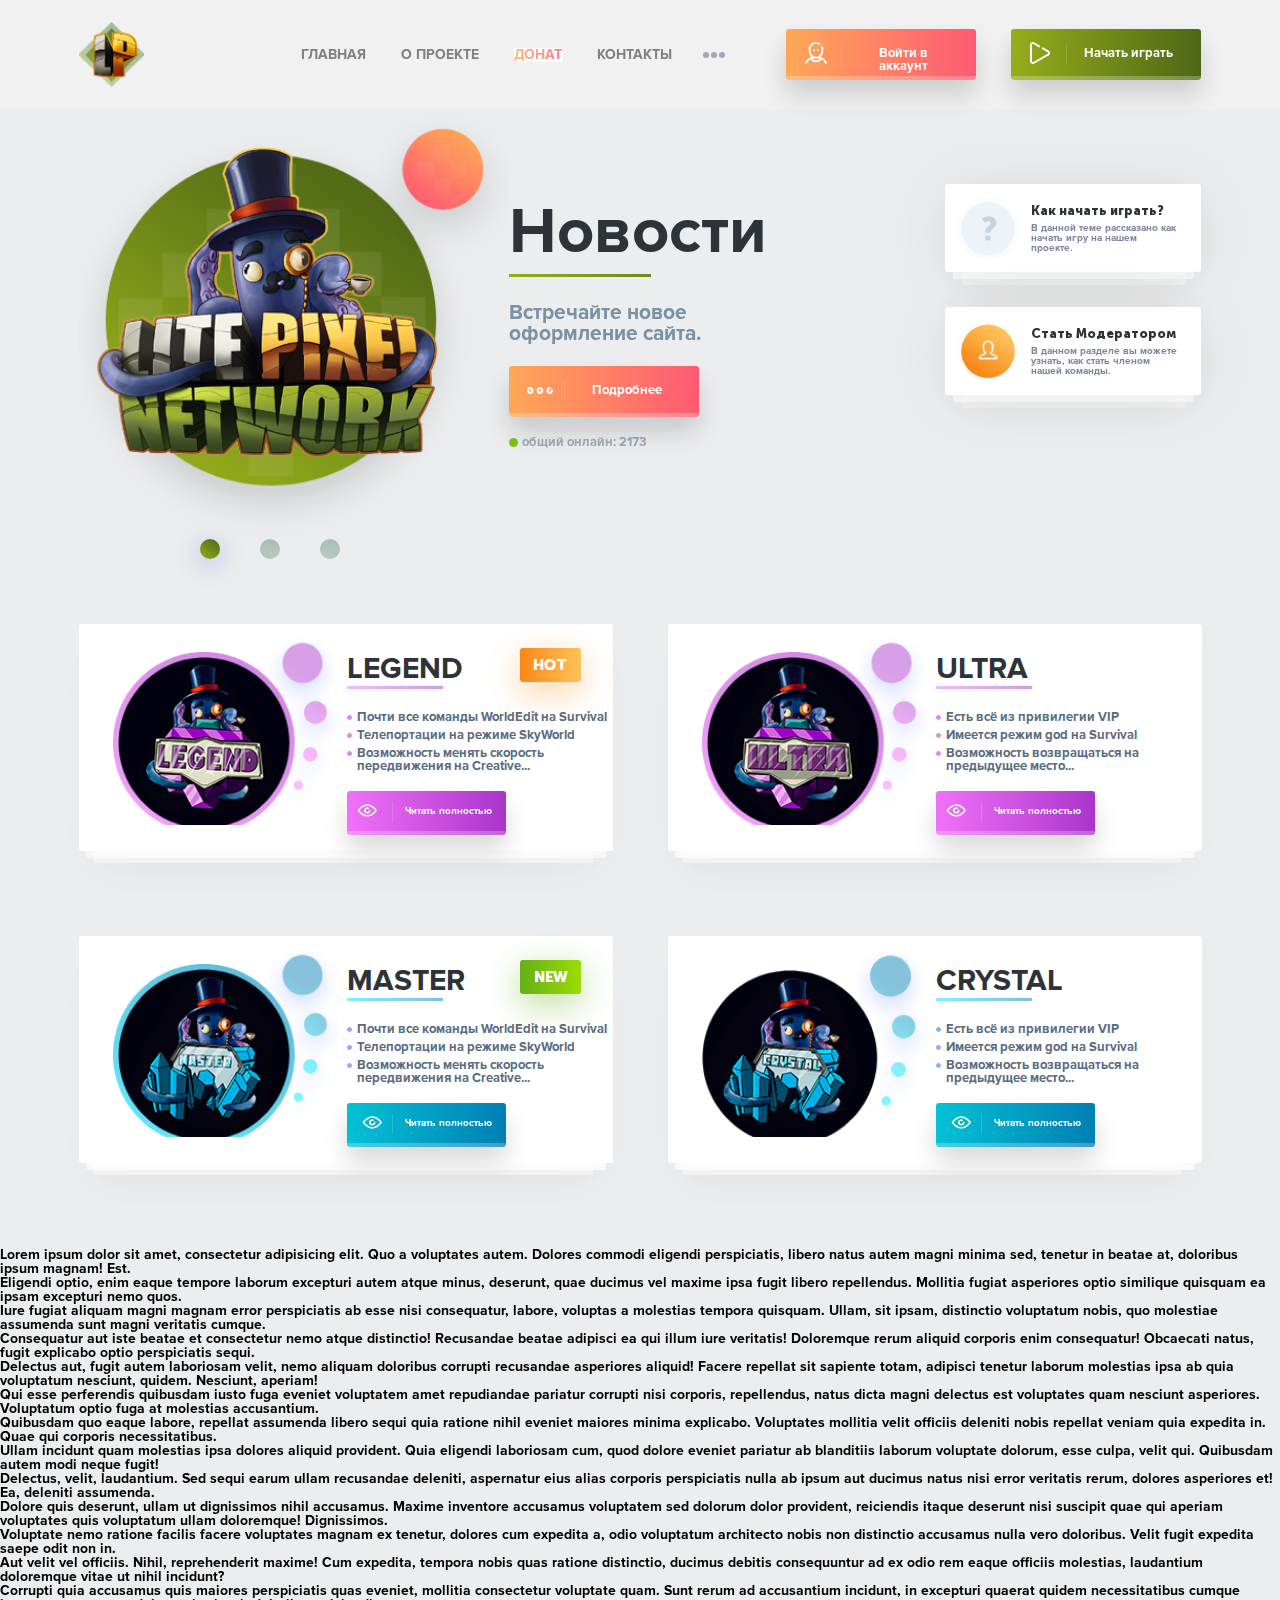
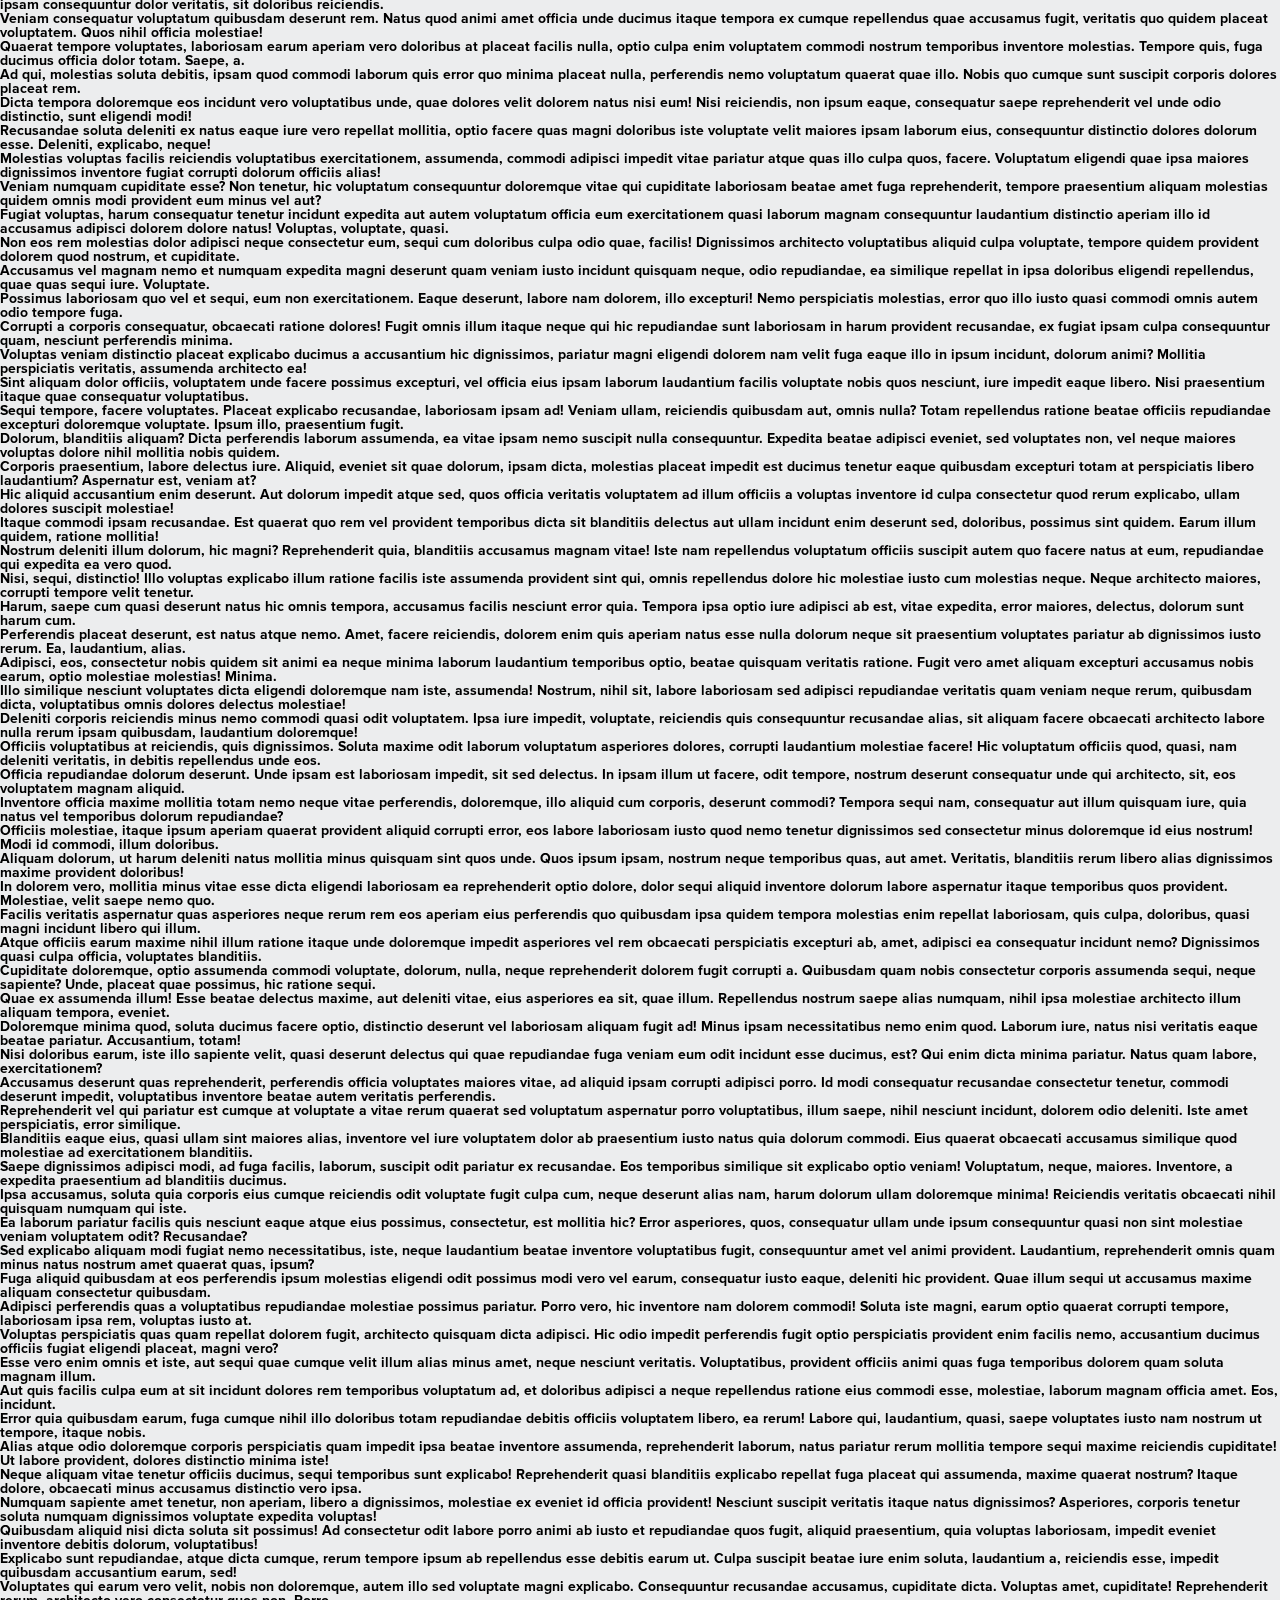
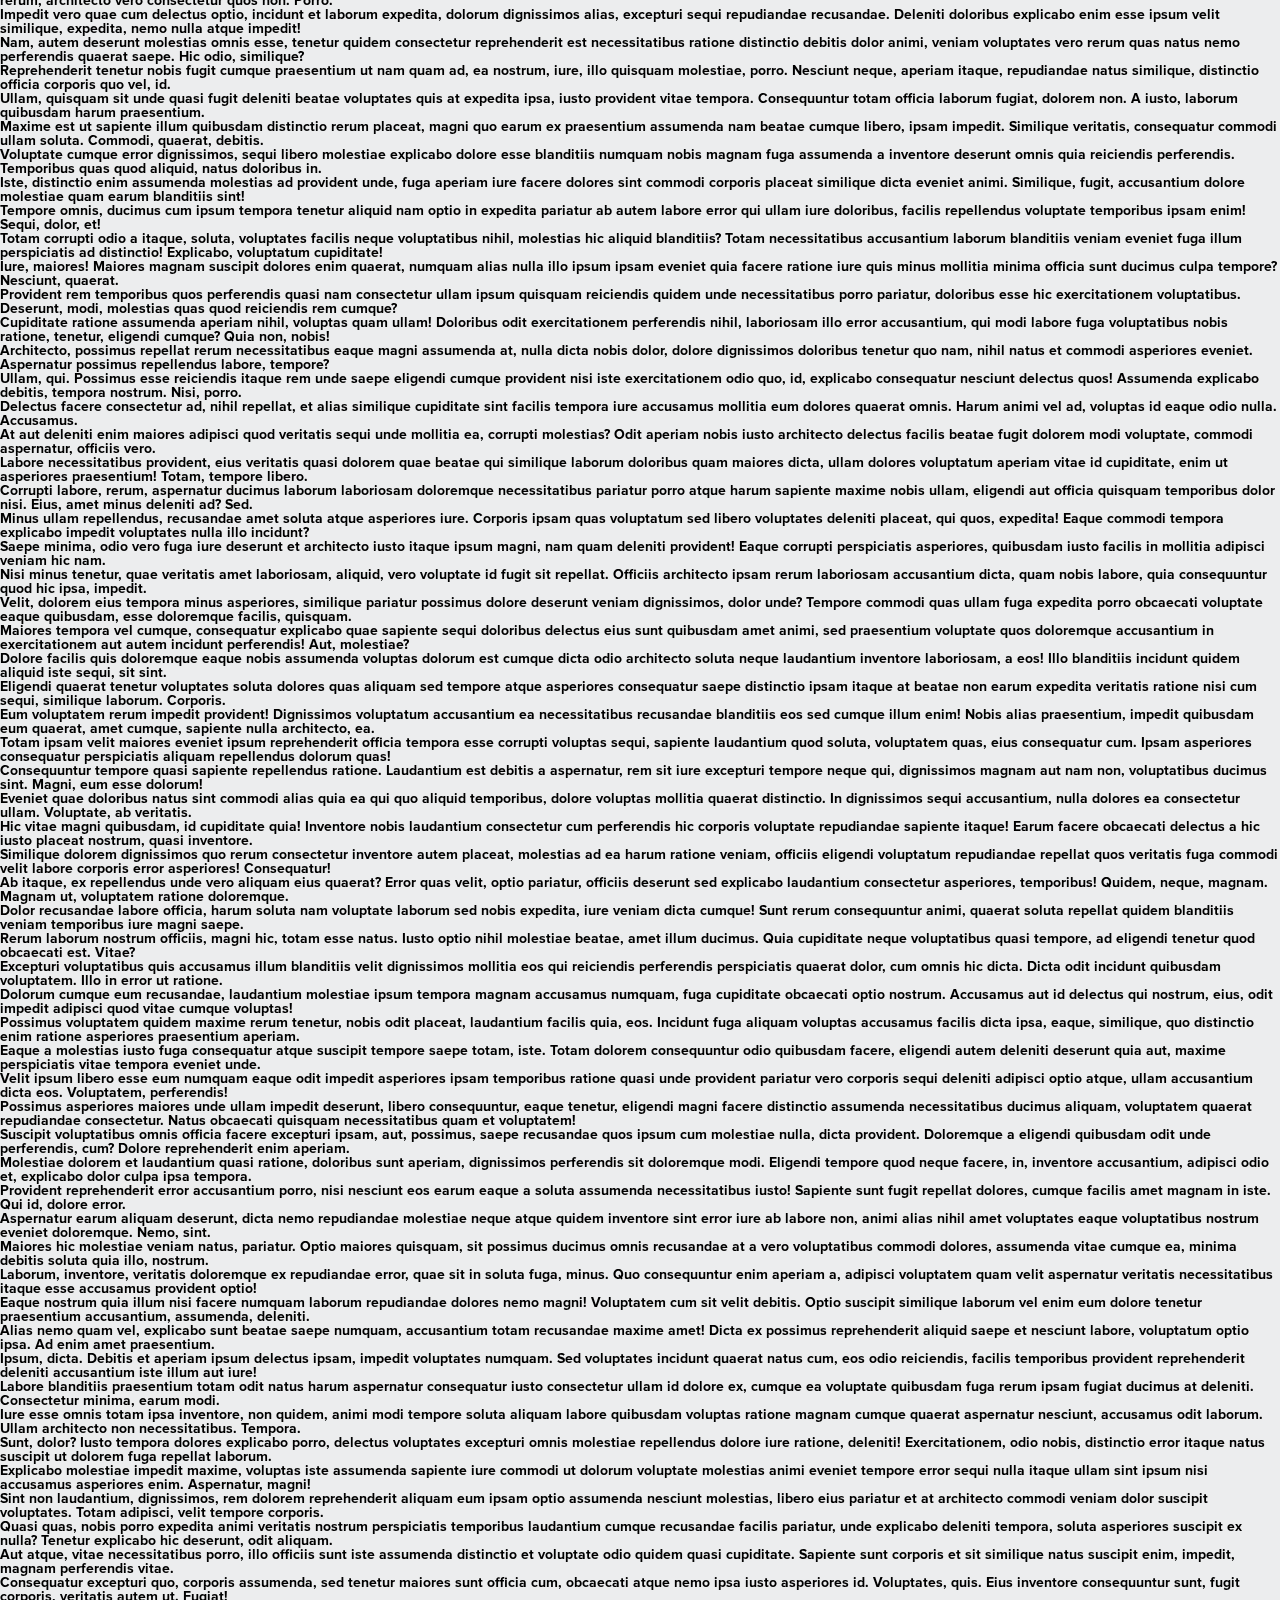
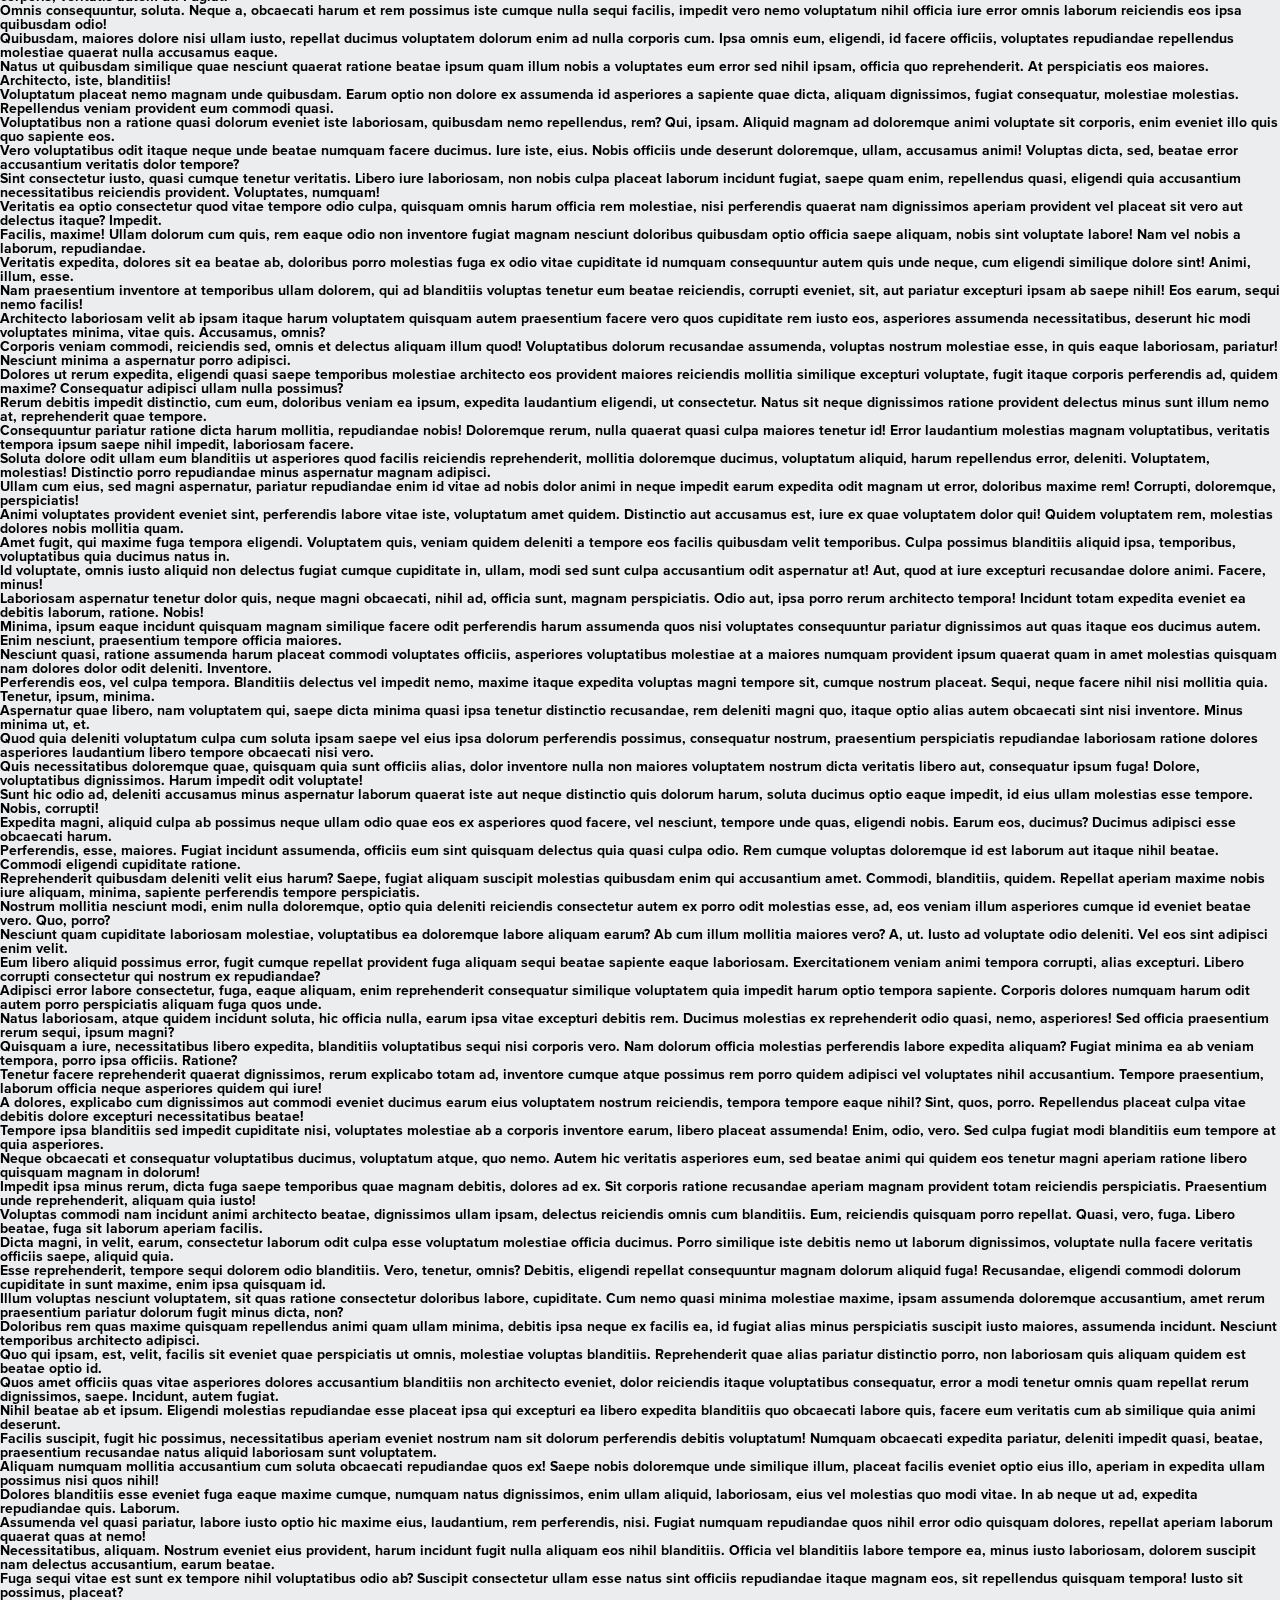
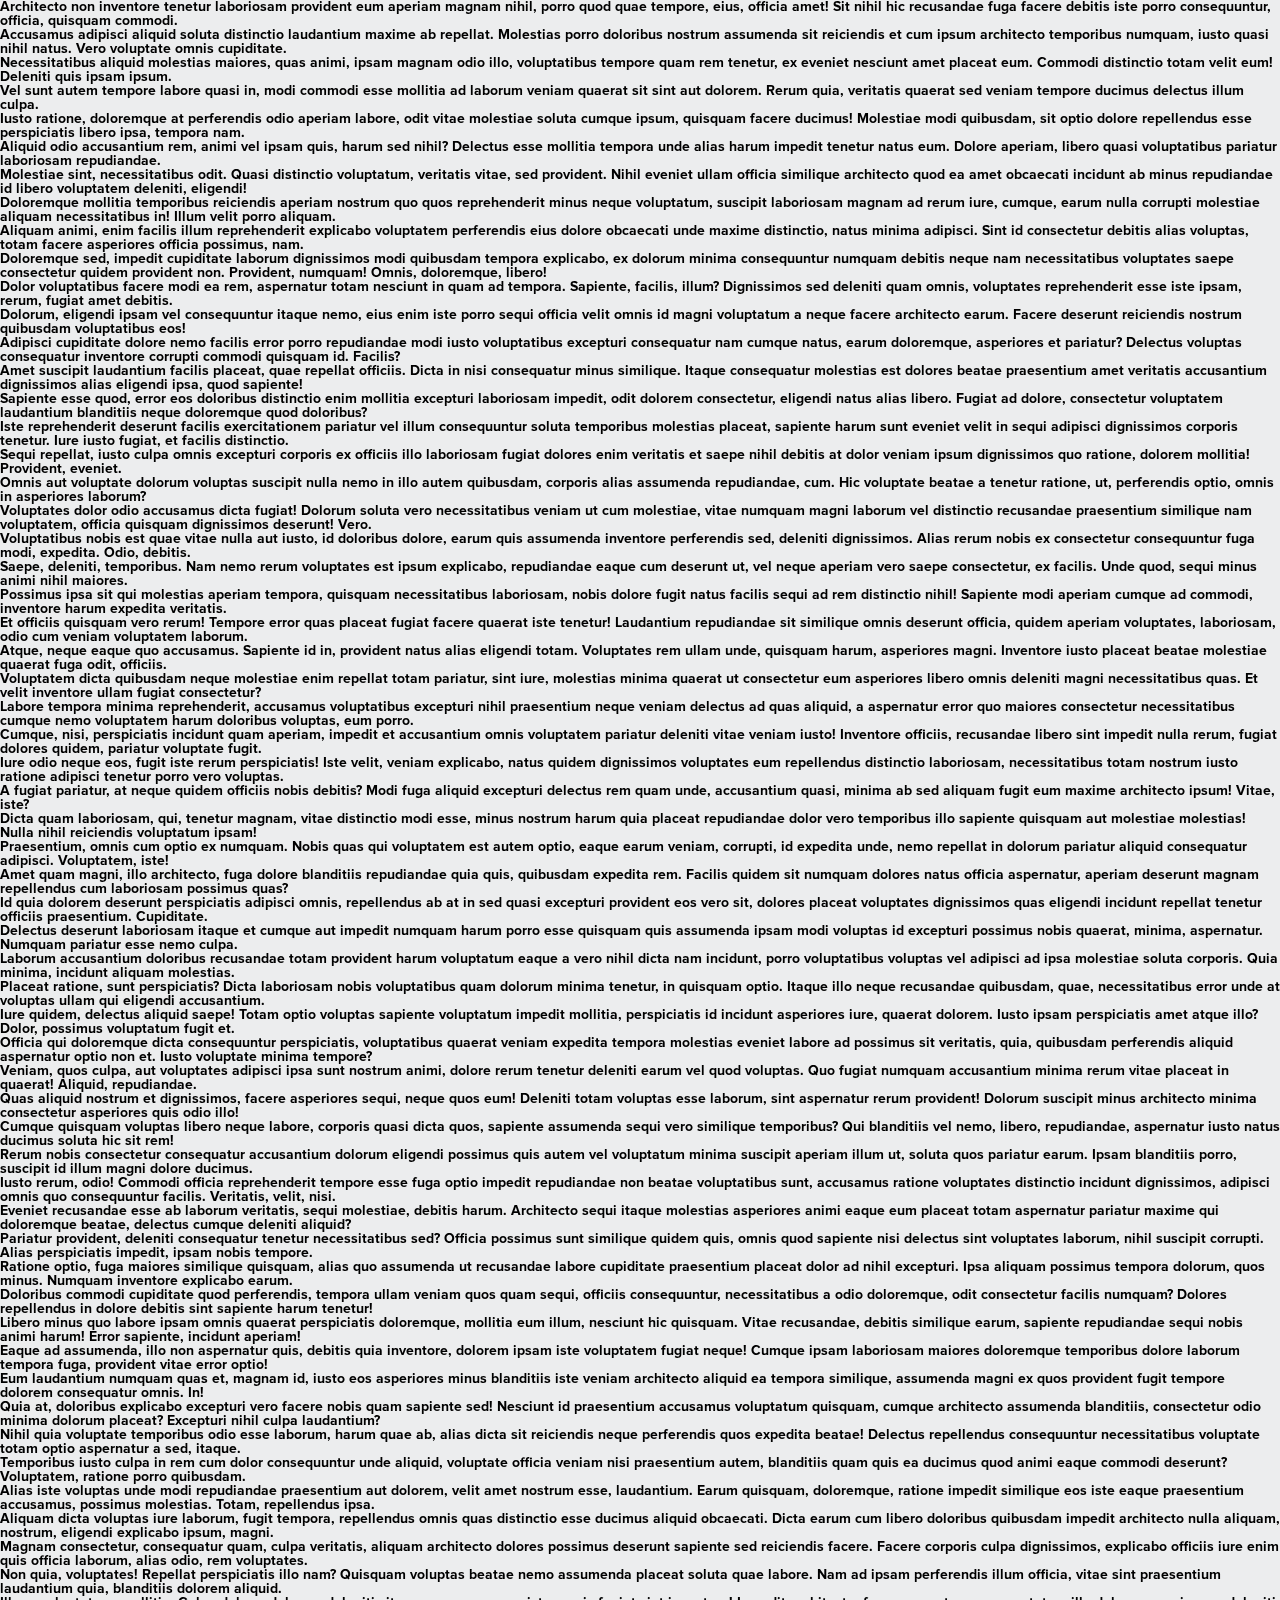
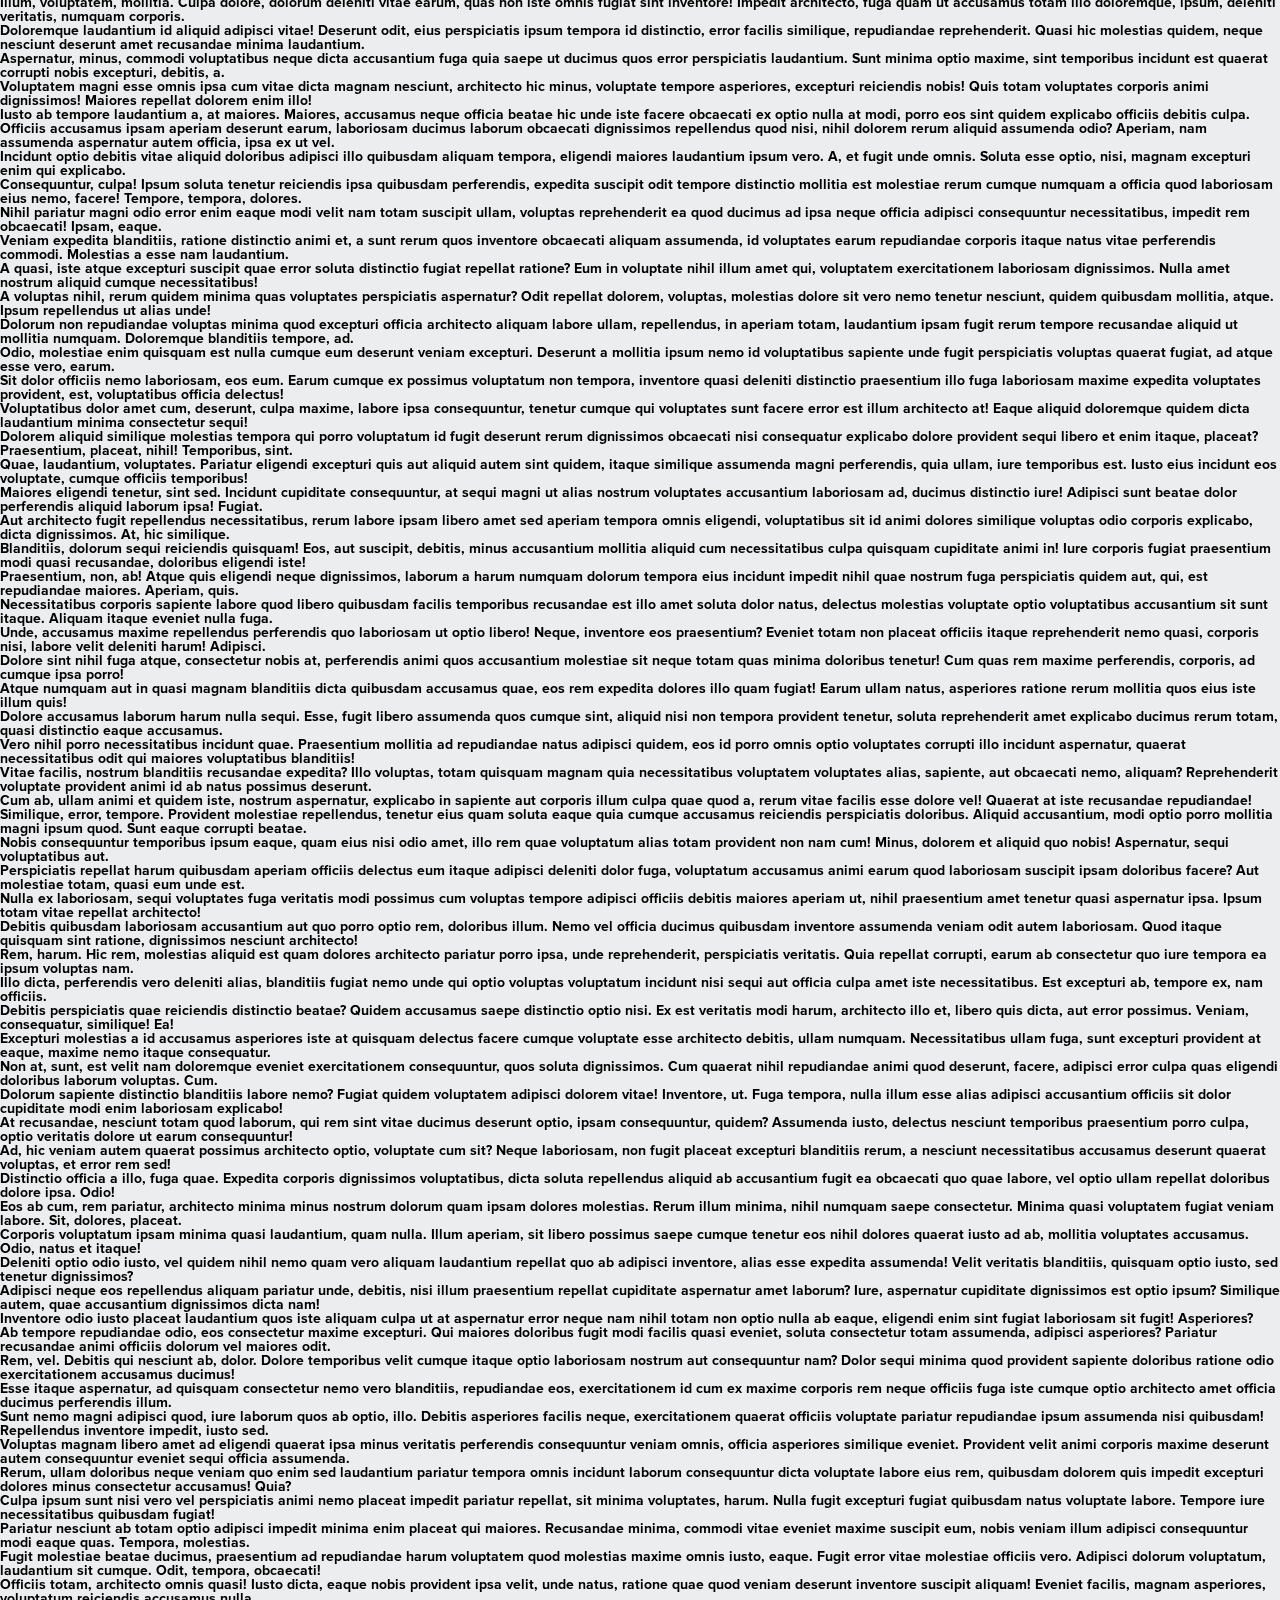
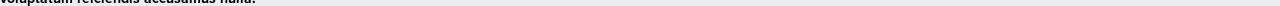
==== commit 6d79c8c2: "10" ====
--- a/index.html
+++ b/index.html
@@ -200,14 +200,14 @@
 								<div class="item__wrapper_fon2"></div>
 								<div class="item__column1">
 									<div class="item__image ibg">
-										<img src="img/legend.png" alt="" />
+										<img src="img/master.png" alt="" />
 									</div>
 								</div>
 								<div class="item__column2">
-									<div class="item__title">legend</div>
-									<p class="item__text">Почти все команды WorldEdit на Survival</p>
-									<p class="item__text">Телепортации на режиме SkyWorld</p>
-									<p class="item__text item__text_f">Возможность менять скорость <br />
+									<div class="item__title item__title_bl">master</div>
+									<p class="item__text item__text_bl">Почти все команды WorldEdit на Survival</p>
+									<p class="item__text item__text_bl">Телепортации на режиме SkyWorld</p>
+									<p class="item__text item__text_bl item__text_blf">Возможность менять скорость <br />
 									передвижения на Creative...</p>
 									<a href="" class="btn btn_bl">Читать полностью</a>
 								</div>
@@ -215,19 +215,19 @@
 						</div>
 						<div class="blue-items__item item">
 							<div class="item__wrapper">
-								<div class="new none">hot</div>
+								<div class="new none">new</div>
 								<div class="item__wrapper_fon1"></div>
 								<div class="item__wrapper_fon2"></div>
 								<div class="item__column1">
 									<div class="item__image ibg">
-										<img src="img/ultra.png" alt="" />
+										<img src="img/crystal.png" alt="" />
 									</div>
 								</div>
 								<div class="item__column2">
-									<div class="item__title">ultra</div>
-									<p class="item__text">Есть всё из привилегии VIP</p>
-									<p class="item__text">Имеется режим god на Survival</p>
-									<p class="item__text item__text_f">Возможность возвращаться на <br />
+									<div class="item__title item__title_bl">crystal</div>
+									<p class="item__text item__text_bl">Есть всё из привилегии VIP</p>
+									<p class="item__text item__text_bl">Имеется режим god на Survival</p>
+									<p class="item__text item__text_bl item__text_blf">Возможность возвращаться на <br />
 									предыдущее место...</p>
 									<a href="" class="btn btn_bl">Читать полностью</a>
 								</div>
--- a/css/style.css
+++ b/css/style.css
@@ -543,6 +543,7 @@
   display: flex;
   font-size: 0;
   justify-content: space-between;
+  margin: 0px 0px 85px 0px;
 }
 .purple-items__item:first-child {
   margin: 0px 55px 0px 0px;
@@ -624,6 +625,15 @@
   opacity: 0.5;
   bottom: -5px;
   left: 0;
+}
+.item__title_bl:after {
+  background-color: #0f1219;
+  background-image: linear-gradient(to right, #00e7ff 0%, #017fb4 100%);
+}
+.item__title_yl:after {
+  content: "";
+  background-color: #0f1219;
+  background-image: linear-gradient(to right, #e5d86d 0%, #989a18 100%);
 }
 .item__text {
   color: #586c81;
@@ -637,6 +647,18 @@
 .item__text_f {
   background: url(../img/dot.png) 0 3.5px no-repeat;
 }
+.item__text_bl {
+  background: url(../img/dot1.png) left no-repeat;
+}
+.item__text_blf {
+  background: url(../img/dot1.png) 0 3.5px no-repeat;
+}
+.item__text_yl {
+  background: url(../img/dot2.png) left no-repeat;
+}
+.item__text_ylf {
+  background: url(../img/dot2.png) 0 3.5px no-repeat;
+}
 
 .hot {
   width: 61px;
@@ -645,8 +667,8 @@
   justify-content: center;
   align-items: center;
   position: absolute;
-  top: 10px;
-  right: 10px;
+  top: 24px;
+  right: 32px;
   color: #ffffff;
   font-family: "MuseoCyrl900";
   font-size: 15px;
@@ -666,8 +688,8 @@
   justify-content: center;
   align-items: center;
   position: absolute;
-  top: 10px;
-  right: 10px;
+  top: 24px;
+  right: 32px;
   color: #ffffff;
   font-family: "MuseoCyrl900";
   font-size: 15px;
@@ -675,7 +697,7 @@
   text-transform: uppercase;
   color: #fff;
   border-radius: 3px;
-  box-shadow: 0 10px 35px rgba(251, 152, 43, 0.45);
+  box-shadow: 0 10px 35px rgba(102, 177, 23, 0.45);
   background-color: #0f1219;
   background-image: linear-gradient(to right, #65b018 0%, #9cdc01 100%);
 }
@@ -692,7 +714,7 @@
   font-size: 10px;
   font-weight: 700;
   box-shadow: 0 5px 15px rgba(0, 0, 0, 0.15);
-  padding: 14px 0px 20px 43px;
+  padding: 15px 0px 20px 43px;
   margin: 13px 0px 0px 0px;
   background: url(../img/icons/c.png) 10px 13px no-repeat, linear-gradient(to right, #f171f8 0%, #aa35cb 100%);
   background-color: #0f1219;
@@ -720,7 +742,8 @@
   font-size: 10px;
   font-weight: 700;
   box-shadow: 0 5px 15px rgba(0, 0, 0, 0.15);
-  padding: 14px 20px 20px 53px;
+  padding: 15px 0px 20px 43px;
+  margin: 13px 0px 0px 0px;
   background: url(../img/icons/c.png) 15px 13px no-repeat, linear-gradient(to right, #02c2d6 0%, #02a7c8 40%, #017fb4 100%);
   background-color: #0f1219;
 }
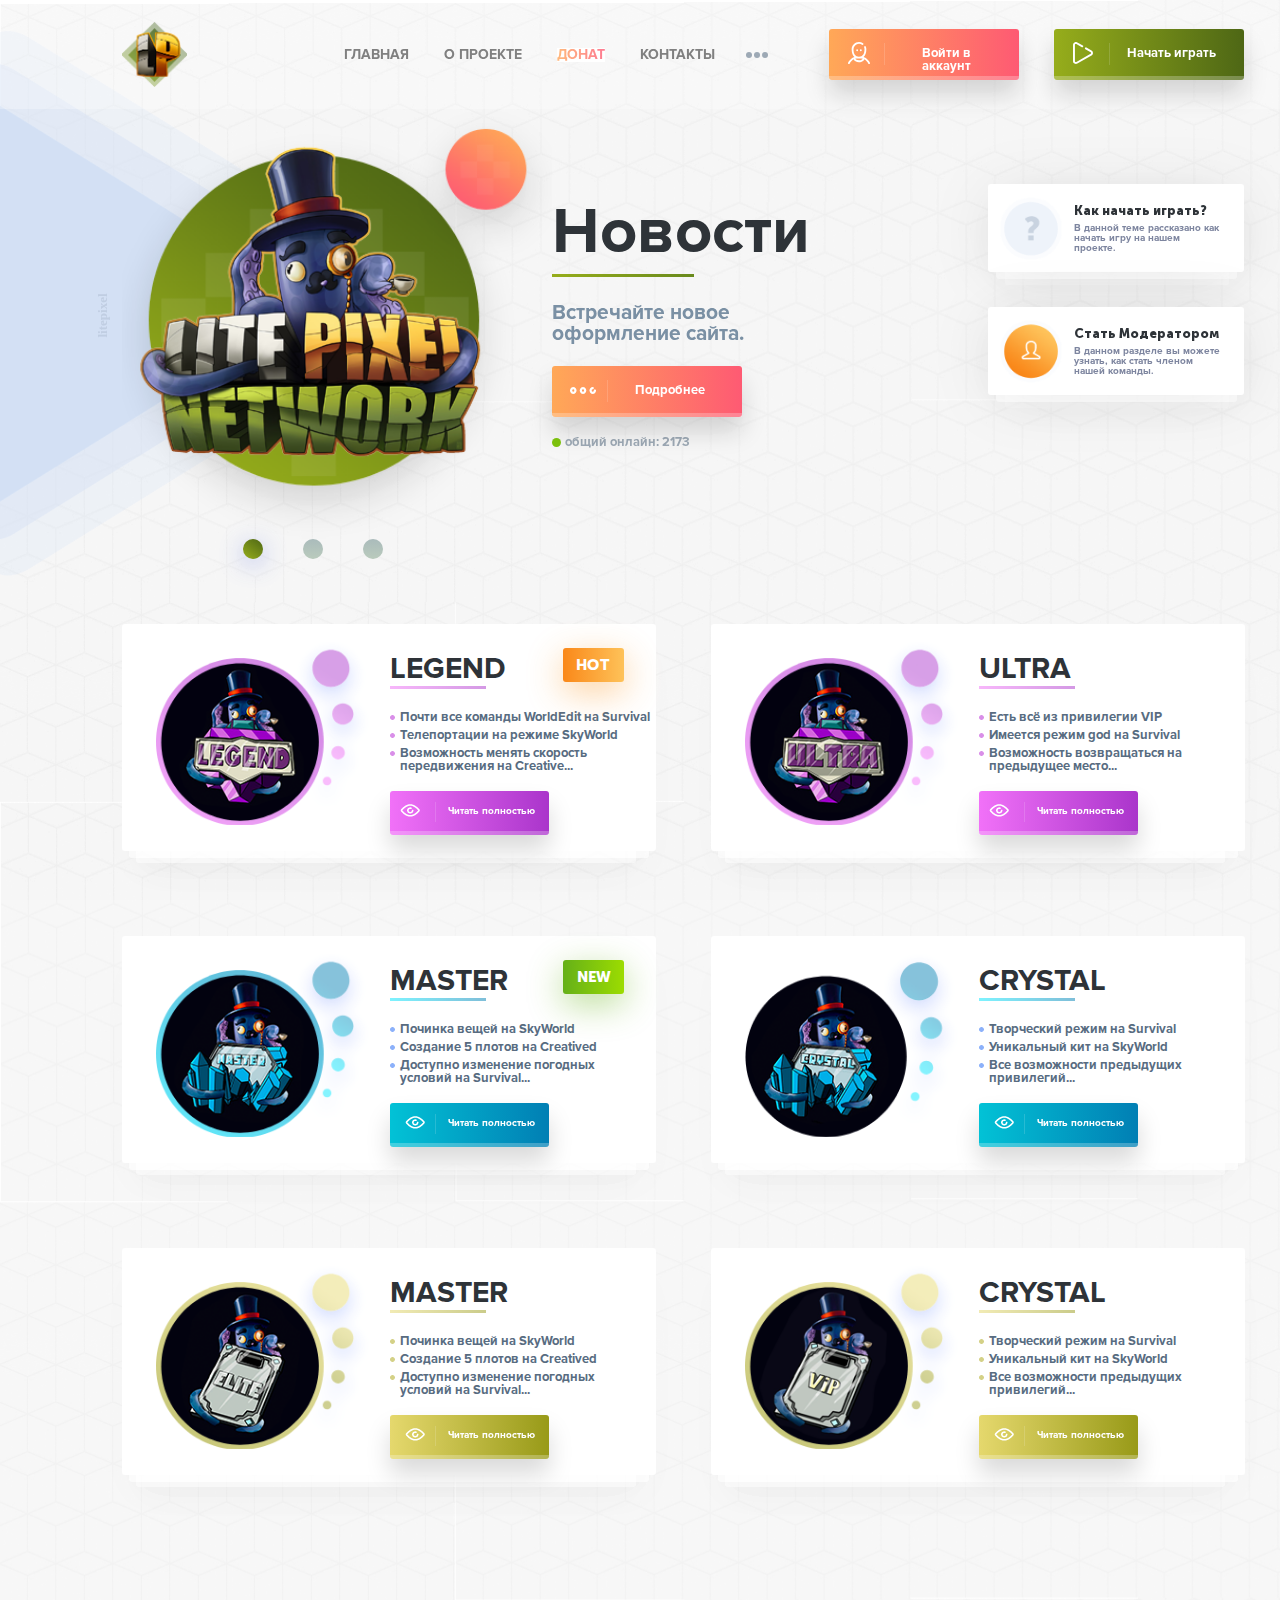
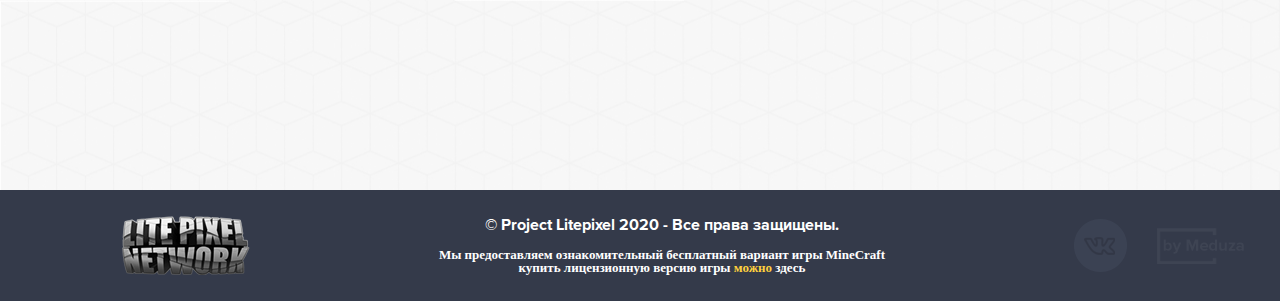
==== commit 65b69807: "11" ====
--- a/index.html
+++ b/index.html
@@ -10,7 +10,7 @@
 	<link rel="shortcut icon" href="favicon.ico">
 	<!-- <meta name="robots" content="noindex, nofollow" /> -->
 	<!-- <meta name="viewport" content="width=device-width, initial-scale=1.0" /> -->
-<!-- 	<meta name="viewport" content="width=device-width, initial-scale=1.0, maximum-scale=1.0, user-scalable=0" /> -->
+	<meta name="viewport" content="width=1366" />
 </head>
 <body>
 	<div class="wrapper">
@@ -39,7 +39,7 @@
 							<div class="dots__dot"></div>
 							<div class="dots__dot"></div>
 						</a></li>
-						<li><a href="" class="btn btn_pg">Войти в аккаунт</a></li>
+						<li><a href="#login" class="btn btn_pg pl">Войти в аккаунт</a></li>
 						<li><a href="" class="btn btn_gn">Начать играть</a></li>
 					</ul>
 				</nav>
@@ -48,6 +48,7 @@
 	</div>
 </header>		<section class="news">
 			<div class='container'>
+				<div class="news__litepixel">litepixel</div>
 				<div class="news__body">
 					<div class="news__row">
 						<div class="news__column news-item">
@@ -113,34 +114,39 @@
 						</div>
 						<div class="news__column tutorial">
 							<div class="tutorial__how-game how-game how-game_1">
-								<div class="how-game__wrapper">
-									<div class="how-game__wrapper_fon1"></div>
-									<div class="how-game__wrapper_fon2"></div>
-									<div class="how-game__column1 ibg">
-										<img src="img/qw.png" alt="" />
-									</div>
-									<div class="how-game__column2">
-										<div class="how-game__title">Как начать играть?</div>
-										<div class="how-game__text">В данной теме рассказано как <br/>
-										начать игру на нашем проекте. </div>
-									</div>
-
-								</div>
+								<a href="#" class="tutorial__link1">
+									<div class="how-game__wrapper">
+										<div class="how-game__wrapper_fon1"></div>
+										<div class="how-game__wrapper_fon2"></div>
+										<div class="how-game__column1 ibg">
+											<img src="img/qw.png" alt="" />
+										</div>
+										<div class="how-game__column2">
+											<div class="how-game__title">Как начать играть?</div>
+											<div class="how-game__text">В данной теме рассказано как <br/>
+											начать игру на нашем проекте. </div>
+										</div>
+									</div>
+								</a>
+									
 							</div>
 							<div class="tutorial__how-game how-game how-game_2">
-								<div class="how-game__wrapper">
-									<div class="how-game__wrapper_fon1"></div>
-									<div class="how-game__wrapper_fon2"></div>
-									<div class="how-game__column1 ibg">
-										<img src="img/fc.png" alt="" />
-									</div>
-									<div class="how-game__column2">
-										<div class="how-game__title">Стать Модератором</div>
-										<div class="how-game__text">В данном разделе вы можете
-										узнать, как стать членом нашей 
-										команды. </div>
-									</div>
-								</div>
+								<a href="#" class="tutorial__link2">
+									<div class="how-game__wrapper">
+										<div class="how-game__wrapper_fon1"></div>
+										<div class="how-game__wrapper_fon2"></div>
+										<div class="how-game__column1 ibg">
+											<img src="img/fc.png" alt="" />
+										</div>
+										<div class="how-game__column2">
+											<div class="how-game__title">Стать Модератором</div>
+											<div class="how-game__text">В данном разделе вы можете
+											узнать, как стать членом нашей 
+											команды. </div>
+										</div>
+									</div>
+								</a>
+									
 							</div>
 						</div>
 					</div>
@@ -205,10 +211,9 @@
 								</div>
 								<div class="item__column2">
 									<div class="item__title item__title_bl">master</div>
-									<p class="item__text item__text_bl">Почти все команды WorldEdit на Survival</p>
-									<p class="item__text item__text_bl">Телепортации на режиме SkyWorld</p>
-									<p class="item__text item__text_bl item__text_blf">Возможность менять скорость <br />
-									передвижения на Creative...</p>
+									<p class="item__text item__text_bl">Починка вещей на SkyWorld</p>
+									<p class="item__text item__text_bl">Создание 5 плотов на Creatived</p>
+									<p class="item__text item__text_bl item__text_blf">Доступно изменение погодных <br /> условий на Survival...</p>
 									<a href="" class="btn btn_bl">Читать полностью</a>
 								</div>
 							</div>
@@ -225,331 +230,122 @@
 								</div>
 								<div class="item__column2">
 									<div class="item__title item__title_bl">crystal</div>
-									<p class="item__text item__text_bl">Есть всё из привилегии VIP</p>
-									<p class="item__text item__text_bl">Имеется режим god на Survival</p>
-									<p class="item__text item__text_bl item__text_blf">Возможность возвращаться на <br />
-									предыдущее место...</p>
+									<p class="item__text item__text_bl">Творческий режим на Survival</p>
+									<p class="item__text item__text_bl">Уникальный кит на SkyWorld</p>
+									<p class="item__text item__text_bl item__text_blf">Все возможности предыдущих <br />привилегий...</p>
 									<a href="" class="btn btn_bl">Читать полностью</a>
 								</div>
 							</div>
 						</div>
 					</div>
-					<div class="tariffs__yellow yellow-items"></div>
+					<div class="tariffs__purple yellow-items">
+						<div class="yellow-items__item item">
+							<div class="item__wrapper">
+								<div class="new none">new</div>
+								<div class="item__wrapper_fon1"></div>
+								<div class="item__wrapper_fon2"></div>
+								<div class="item__column1">
+									<div class="item__image ibg">
+										<img src="img/elite.png" alt="" />
+									</div>
+								</div>
+								<div class="item__column2">
+									<div class="item__title item__title_yl">master</div>
+									<p class="item__text item__text_yl">Починка вещей на SkyWorld</p>
+									<p class="item__text item__text_yl">Создание 5 плотов на Creatived</p>
+									<p class="item__text item__text_yl item__text_ylf">Доступно изменение погодных <br /> условий на Survival...</p>
+									<a href="" class="btn btn_yel">Читать полностью</a>
+								</div>
+							</div>
+						</div>
+						<div class="yellow-items__item item">
+							<div class="item__wrapper">
+								<div class="new none">new</div>
+								<div class="item__wrapper_fon1"></div>
+								<div class="item__wrapper_fon2"></div>
+								<div class="item__column1">
+									<div class="item__image ibg">
+										<img src="img/vip.png" alt="" />
+									</div>
+								</div>
+								<div class="item__column2">
+									<div class="item__title item__title_yl">crystal</div>
+									<p class="item__text item__text_yl">Творческий режим на Survival</p>
+									<p class="item__text item__text_yl">Уникальный кит на SkyWorld</p>
+									<p class="item__text item__text_yl item__text_ylf">Все возможности предыдущих <br />привилегий...</p>
+									<a href="" class="btn btn_yel">Читать полностью</a>
+								</div>
+							</div>
+						</div>
+					</div>
 				</div>
 			</div>
 		</section>
-		<div class="text">
-			<div>Lorem ipsum dolor sit amet, consectetur adipisicing elit. Quo a voluptates autem. Dolores commodi eligendi perspiciatis, libero natus autem magni minima sed, tenetur in beatae at, doloribus ipsum magnam! Est.</div>
-			<div>Eligendi optio, enim eaque tempore laborum excepturi autem atque minus, deserunt, quae ducimus vel maxime ipsa fugit libero repellendus. Mollitia fugiat asperiores optio similique quisquam ea ipsam excepturi nemo quos.</div>
-			<div>Iure fugiat aliquam magni magnam error perspiciatis ab esse nisi consequatur, labore, voluptas a molestias tempora quisquam. Ullam, sit ipsam, distinctio voluptatum nobis, quo molestiae assumenda sunt magni veritatis cumque.</div>
-			<div>Consequatur aut iste beatae et consectetur nemo atque distinctio! Recusandae beatae adipisci ea qui illum iure veritatis! Doloremque rerum aliquid corporis enim consequatur! Obcaecati natus, fugit explicabo optio perspiciatis sequi.</div>
-			<div>Delectus aut, fugit autem laboriosam velit, nemo aliquam doloribus corrupti recusandae asperiores aliquid! Facere repellat sit sapiente totam, adipisci tenetur laborum molestias ipsa ab quia voluptatum nesciunt, quidem. Nesciunt, aperiam!</div>
-			<div>Qui esse perferendis quibusdam iusto fuga eveniet voluptatem amet repudiandae pariatur corrupti nisi corporis, repellendus, natus dicta magni delectus est voluptates quam nesciunt asperiores. Voluptatum optio fuga at molestias accusantium.</div>
-			<div>Quibusdam quo eaque labore, repellat assumenda libero sequi quia ratione nihil eveniet maiores minima explicabo. Voluptates mollitia velit officiis deleniti nobis repellat veniam quia expedita in. Quae qui corporis necessitatibus.</div>
-			<div>Ullam incidunt quam molestias ipsa dolores aliquid provident. Quia eligendi laboriosam cum, quod dolore eveniet pariatur ab blanditiis laborum voluptate dolorum, esse culpa, velit qui. Quibusdam autem modi neque fugit!</div>
-			<div>Delectus, velit, laudantium. Sed sequi earum ullam recusandae deleniti, aspernatur eius alias corporis perspiciatis nulla ab ipsum aut ducimus natus nisi error veritatis rerum, dolores asperiores et! Ea, deleniti assumenda.</div>
-			<div>Dolore quis deserunt, ullam ut dignissimos nihil accusamus. Maxime inventore accusamus voluptatem sed dolorum dolor provident, reiciendis itaque deserunt nisi suscipit quae qui aperiam voluptates quis voluptatum ullam doloremque! Dignissimos.</div>
-			<div>Voluptate nemo ratione facilis facere voluptates magnam ex tenetur, dolores cum expedita a, odio voluptatum architecto nobis non distinctio accusamus nulla vero doloribus. Velit fugit expedita saepe odit non in.</div>
-			<div>Aut velit vel officiis. Nihil, reprehenderit maxime! Cum expedita, tempora nobis quas ratione distinctio, ducimus debitis consequuntur ad ex odio rem eaque officiis molestias, laudantium doloremque vitae ut nihil incidunt?</div>
-			<div>Corrupti quia accusamus quis maiores perspiciatis quas eveniet, mollitia consectetur voluptate quam. Sunt rerum ad accusantium incidunt, in excepturi quaerat quidem necessitatibus cumque ipsam consequuntur dolor veritatis, sit doloribus reiciendis.</div>
-			<div>Veniam consequatur voluptatum quibusdam deserunt rem. Natus quod animi amet officia unde ducimus itaque tempora ex cumque repellendus quae accusamus fugit, veritatis quo quidem placeat voluptatem. Quos nihil officia molestiae!</div>
-			<div>Quaerat tempore voluptates, laboriosam earum aperiam vero doloribus at placeat facilis nulla, optio culpa enim voluptatem commodi nostrum temporibus inventore molestias. Tempore quis, fuga ducimus officia dolor totam. Saepe, a.</div>
-			<div>Ad qui, molestias soluta debitis, ipsam quod commodi laborum quis error quo minima placeat nulla, perferendis nemo voluptatum quaerat quae illo. Nobis quo cumque sunt suscipit corporis dolores placeat rem.</div>
-			<div>Dicta tempora doloremque eos incidunt vero voluptatibus unde, quae dolores velit dolorem natus nisi eum! Nisi reiciendis, non ipsum eaque, consequatur saepe reprehenderit vel unde odio distinctio, sunt eligendi modi!</div>
-			<div>Recusandae soluta deleniti ex natus eaque iure vero repellat mollitia, optio facere quas magni doloribus iste voluptate velit maiores ipsam laborum eius, consequuntur distinctio dolores dolorum esse. Deleniti, explicabo, neque!</div>
-			<div>Molestias voluptas facilis reiciendis voluptatibus exercitationem, assumenda, commodi adipisci impedit vitae pariatur atque quas illo culpa quos, facere. Voluptatum eligendi quae ipsa maiores dignissimos inventore fugiat corrupti dolorum officiis alias!</div>
-			<div>Veniam numquam cupiditate esse? Non tenetur, hic voluptatum consequuntur doloremque vitae qui cupiditate laboriosam beatae amet fuga reprehenderit, tempore praesentium aliquam molestias quidem omnis modi provident eum minus vel aut?</div>
-			<div>Fugiat voluptas, harum consequatur tenetur incidunt expedita aut autem voluptatum officia eum exercitationem quasi laborum magnam consequuntur laudantium distinctio aperiam illo id accusamus adipisci dolorem dolore natus! Voluptas, voluptate, quasi.</div>
-			<div>Non eos rem molestias dolor adipisci neque consectetur eum, sequi cum doloribus culpa odio quae, facilis! Dignissimos architecto voluptatibus aliquid culpa voluptate, tempore quidem provident dolorem quod nostrum, et cupiditate.</div>
-			<div>Accusamus vel magnam nemo et numquam expedita magni deserunt quam veniam iusto incidunt quisquam neque, odio repudiandae, ea similique repellat in ipsa doloribus eligendi repellendus, quae quas sequi iure. Voluptate.</div>
-			<div>Possimus laboriosam quo vel et sequi, eum non exercitationem. Eaque deserunt, labore nam dolorem, illo excepturi! Nemo perspiciatis molestias, error quo illo iusto quasi commodi omnis autem odio tempore fuga.</div>
-			<div>Corrupti a corporis consequatur, obcaecati ratione dolores! Fugit omnis illum itaque neque qui hic repudiandae sunt laboriosam in harum provident recusandae, ex fugiat ipsam culpa consequuntur quam, nesciunt perferendis minima.</div>
-			<div>Voluptas veniam distinctio placeat explicabo ducimus a accusantium hic dignissimos, pariatur magni eligendi dolorem nam velit fuga eaque illo in ipsum incidunt, dolorum animi? Mollitia perspiciatis veritatis, assumenda architecto ea!</div>
-			<div>Sint aliquam dolor officiis, voluptatem unde facere possimus excepturi, vel officia eius ipsam laborum laudantium facilis voluptate nobis quos nesciunt, iure impedit eaque libero. Nisi praesentium itaque quae consequatur voluptatibus.</div>
-			<div>Sequi tempore, facere voluptates. Placeat explicabo recusandae, laboriosam ipsam ad! Veniam ullam, reiciendis quibusdam aut, omnis nulla? Totam repellendus ratione beatae officiis repudiandae excepturi doloremque voluptate. Ipsum illo, praesentium fugit.</div>
-			<div>Dolorum, blanditiis aliquam? Dicta perferendis laborum assumenda, ea vitae ipsam nemo suscipit nulla consequuntur. Expedita beatae adipisci eveniet, sed voluptates non, vel neque maiores voluptas dolore nihil mollitia nobis quidem.</div>
-			<div>Corporis praesentium, labore delectus iure. Aliquid, eveniet sit quae dolorum, ipsam dicta, molestias placeat impedit est ducimus tenetur eaque quibusdam excepturi totam at perspiciatis libero laudantium? Aspernatur est, veniam at?</div>
-			<div>Hic aliquid accusantium enim deserunt. Aut dolorum impedit atque sed, quos officia veritatis voluptatem ad illum officiis a voluptas inventore id culpa consectetur quod rerum explicabo, ullam dolores suscipit molestiae!</div>
-			<div>Itaque commodi ipsam recusandae. Est quaerat quo rem vel provident temporibus dicta sit blanditiis delectus aut ullam incidunt enim deserunt sed, doloribus, possimus sint quidem. Earum illum quidem, ratione mollitia!</div>
-			<div>Nostrum deleniti illum dolorum, hic magni? Reprehenderit quia, blanditiis accusamus magnam vitae! Iste nam repellendus voluptatum officiis suscipit autem quo facere natus at eum, repudiandae qui expedita ea vero quod.</div>
-			<div>Nisi, sequi, distinctio! Illo voluptas explicabo illum ratione facilis iste assumenda provident sint qui, omnis repellendus dolore hic molestiae iusto cum molestias neque. Neque architecto maiores, corrupti tempore velit tenetur.</div>
-			<div>Harum, saepe cum quasi deserunt natus hic omnis tempora, accusamus facilis nesciunt error quia. Tempora ipsa optio iure adipisci ab est, vitae expedita, error maiores, delectus, dolorum sunt harum cum.</div>
-			<div>Perferendis placeat deserunt, est natus atque nemo. Amet, facere reiciendis, dolorem enim quis aperiam natus esse nulla dolorum neque sit praesentium voluptates pariatur ab dignissimos iusto rerum. Ea, laudantium, alias.</div>
-			<div>Adipisci, eos, consectetur nobis quidem sit animi ea neque minima laborum laudantium temporibus optio, beatae quisquam veritatis ratione. Fugit vero amet aliquam excepturi accusamus nobis earum, optio molestiae molestias! Minima.</div>
-			<div>Illo similique nesciunt voluptates dicta eligendi doloremque nam iste, assumenda! Nostrum, nihil sit, labore laboriosam sed adipisci repudiandae veritatis quam veniam neque rerum, quibusdam dicta, voluptatibus omnis dolores delectus molestiae!</div>
-			<div>Deleniti corporis reiciendis minus nemo commodi quasi odit voluptatem. Ipsa iure impedit, voluptate, reiciendis quis consequuntur recusandae alias, sit aliquam facere obcaecati architecto labore nulla rerum ipsam quibusdam, laudantium doloremque!</div>
-			<div>Officiis voluptatibus at reiciendis, quis dignissimos. Soluta maxime odit laborum voluptatum asperiores dolores, corrupti laudantium molestiae facere! Hic voluptatum officiis quod, quasi, nam deleniti veritatis, in debitis repellendus unde eos.</div>
-			<div>Officia repudiandae dolorum deserunt. Unde ipsam est laboriosam impedit, sit sed delectus. In ipsam illum ut facere, odit tempore, nostrum deserunt consequatur unde qui architecto, sit, eos voluptatem magnam aliquid.</div>
-			<div>Inventore officia maxime mollitia totam nemo neque vitae perferendis, doloremque, illo aliquid cum corporis, deserunt commodi? Tempora sequi nam, consequatur aut illum quisquam iure, quia natus vel temporibus dolorum repudiandae?</div>
-			<div>Officiis molestiae, itaque ipsum aperiam quaerat provident aliquid corrupti error, eos labore laboriosam iusto quod nemo tenetur dignissimos sed consectetur minus doloremque id eius nostrum! Modi id commodi, illum doloribus.</div>
-			<div>Aliquam dolorum, ut harum deleniti natus mollitia minus quisquam sint quos unde. Quos ipsum ipsam, nostrum neque temporibus quas, aut amet. Veritatis, blanditiis rerum libero alias dignissimos maxime provident doloribus!</div>
-			<div>In dolorem vero, mollitia minus vitae esse dicta eligendi laboriosam ea reprehenderit optio dolore, dolor sequi aliquid inventore dolorum labore aspernatur itaque temporibus quos provident. Molestiae, velit saepe nemo quo.</div>
-			<div>Facilis veritatis aspernatur quas asperiores neque rerum rem eos aperiam eius perferendis quo quibusdam ipsa quidem tempora molestias enim repellat laboriosam, quis culpa, doloribus, quasi magni incidunt libero qui illum.</div>
-			<div>Atque officiis earum maxime nihil illum ratione itaque unde doloremque impedit asperiores vel rem obcaecati perspiciatis excepturi ab, amet, adipisci ea consequatur incidunt nemo? Dignissimos quasi culpa officia, voluptates blanditiis.</div>
-			<div>Cupiditate doloremque, optio assumenda commodi voluptate, dolorum, nulla, neque reprehenderit dolorem fugit corrupti a. Quibusdam quam nobis consectetur corporis assumenda sequi, neque sapiente? Unde, placeat quae possimus, hic ratione sequi.</div>
-			<div>Quae ex assumenda illum! Esse beatae delectus maxime, aut deleniti vitae, eius asperiores ea sit, quae illum. Repellendus nostrum saepe alias numquam, nihil ipsa molestiae architecto illum aliquam tempora, eveniet.</div>
-			<div>Doloremque minima quod, soluta ducimus facere optio, distinctio deserunt vel laboriosam aliquam fugit ad! Minus ipsam necessitatibus nemo enim quod. Laborum iure, natus nisi veritatis eaque beatae pariatur. Accusantium, totam!</div>
-			<div>Nisi doloribus earum, iste illo sapiente velit, quasi deserunt delectus qui quae repudiandae fuga veniam eum odit incidunt esse ducimus, est? Qui enim dicta minima pariatur. Natus quam labore, exercitationem?</div>
-			<div>Accusamus deserunt quas reprehenderit, perferendis officia voluptates maiores vitae, ad aliquid ipsam corrupti adipisci porro. Id modi consequatur recusandae consectetur tenetur, commodi deserunt impedit, voluptatibus inventore beatae autem veritatis perferendis.</div>
-			<div>Reprehenderit vel qui pariatur est cumque at voluptate a vitae rerum quaerat sed voluptatum aspernatur porro voluptatibus, illum saepe, nihil nesciunt incidunt, dolorem odio deleniti. Iste amet perspiciatis, error similique.</div>
-			<div>Blanditiis eaque eius, quasi ullam sint maiores alias, inventore vel iure voluptatem dolor ab praesentium iusto natus quia dolorum commodi. Eius quaerat obcaecati accusamus similique quod molestiae ad exercitationem blanditiis.</div>
-			<div>Saepe dignissimos adipisci modi, ad fuga facilis, laborum, suscipit odit pariatur ex recusandae. Eos temporibus similique sit explicabo optio veniam! Voluptatum, neque, maiores. Inventore, a expedita praesentium ad blanditiis ducimus.</div>
-			<div>Ipsa accusamus, soluta quia corporis eius cumque reiciendis odit voluptate fugit culpa cum, neque deserunt alias nam, harum dolorum ullam doloremque minima! Reiciendis veritatis obcaecati nihil quisquam numquam qui iste.</div>
-			<div>Ea laborum pariatur facilis quis nesciunt eaque atque eius possimus, consectetur, est mollitia hic? Error asperiores, quos, consequatur ullam unde ipsum consequuntur quasi non sint molestiae veniam voluptatem odit? Recusandae?</div>
-			<div>Sed explicabo aliquam modi fugiat nemo necessitatibus, iste, neque laudantium beatae inventore voluptatibus fugit, consequuntur amet vel animi provident. Laudantium, reprehenderit omnis quam minus natus nostrum amet quaerat quas, ipsum?</div>
-			<div>Fuga aliquid quibusdam at eos perferendis ipsum molestias eligendi odit possimus modi vero vel earum, consequatur iusto eaque, deleniti hic provident. Quae illum sequi ut accusamus maxime aliquam consectetur quibusdam.</div>
-			<div>Adipisci perferendis quas a voluptatibus repudiandae molestiae possimus pariatur. Porro vero, hic inventore nam dolorem commodi! Soluta iste magni, earum optio quaerat corrupti tempore, laboriosam ipsa rem, voluptas iusto at.</div>
-			<div>Voluptas perspiciatis quas quam repellat dolorem fugit, architecto quisquam dicta adipisci. Hic odio impedit perferendis fugit optio perspiciatis provident enim facilis nemo, accusantium ducimus officiis fugiat eligendi placeat, magni vero?</div>
-			<div>Esse vero enim omnis et iste, aut sequi quae cumque velit illum alias minus amet, neque nesciunt veritatis. Voluptatibus, provident officiis animi quas fuga temporibus dolorem quam soluta magnam illum.</div>
-			<div>Aut quis facilis culpa eum at sit incidunt dolores rem temporibus voluptatum ad, et doloribus adipisci a neque repellendus ratione eius commodi esse, molestiae, laborum magnam officia amet. Eos, incidunt.</div>
-			<div>Error quia quibusdam earum, fuga cumque nihil illo doloribus totam repudiandae debitis officiis voluptatem libero, ea rerum! Labore qui, laudantium, quasi, saepe voluptates iusto nam nostrum ut tempore, itaque nobis.</div>
-			<div>Alias atque odio doloremque corporis perspiciatis quam impedit ipsa beatae inventore assumenda, reprehenderit laborum, natus pariatur rerum mollitia tempore sequi maxime reiciendis cupiditate! Ut labore provident, dolores distinctio minima iste!</div>
-			<div>Neque aliquam vitae tenetur officiis ducimus, sequi temporibus sunt explicabo! Reprehenderit quasi blanditiis explicabo repellat fuga placeat qui assumenda, maxime quaerat nostrum? Itaque dolore, obcaecati minus accusamus distinctio vero ipsa.</div>
-			<div>Numquam sapiente amet tenetur, non aperiam, libero a dignissimos, molestiae ex eveniet id officia provident! Nesciunt suscipit veritatis itaque natus dignissimos? Asperiores, corporis tenetur soluta numquam dignissimos voluptate expedita voluptas!</div>
-			<div>Quibusdam aliquid nisi dicta soluta sit possimus! Ad consectetur odit labore porro animi ab iusto et repudiandae quos fugit, aliquid praesentium, quia voluptas laboriosam, impedit eveniet inventore debitis dolorum, voluptatibus!</div>
-			<div>Explicabo sunt repudiandae, atque dicta cumque, rerum tempore ipsum ab repellendus esse debitis earum ut. Culpa suscipit beatae iure enim soluta, laudantium a, reiciendis esse, impedit quibusdam accusantium earum, sed!</div>
-			<div>Voluptates qui earum vero velit, nobis non doloremque, autem illo sed voluptate magni explicabo. Consequuntur recusandae accusamus, cupiditate dicta. Voluptas amet, cupiditate! Reprehenderit rerum, architecto vero consectetur quos non. Porro.</div>
-			<div>Impedit vero quae cum delectus optio, incidunt et laborum expedita, dolorum dignissimos alias, excepturi sequi repudiandae recusandae. Deleniti doloribus explicabo enim esse ipsum velit similique, expedita, nemo nulla atque impedit!</div>
-			<div>Nam, autem deserunt molestias omnis esse, tenetur quidem consectetur reprehenderit est necessitatibus ratione distinctio debitis dolor animi, veniam voluptates vero rerum quas natus nemo perferendis quaerat saepe. Hic odio, similique?</div>
-			<div>Reprehenderit tenetur nobis fugit cumque praesentium ut nam quam ad, ea nostrum, iure, illo quisquam molestiae, porro. Nesciunt neque, aperiam itaque, repudiandae natus similique, distinctio officia corporis quo vel, id.</div>
-			<div>Ullam, quisquam sit unde quasi fugit deleniti beatae voluptates quis at expedita ipsa, iusto provident vitae tempora. Consequuntur totam officia laborum fugiat, dolorem non. A iusto, laborum quibusdam harum praesentium.</div>
-			<div>Maxime est ut sapiente illum quibusdam distinctio rerum placeat, magni quo earum ex praesentium assumenda nam beatae cumque libero, ipsam impedit. Similique veritatis, consequatur commodi ullam soluta. Commodi, quaerat, debitis.</div>
-			<div>Voluptate cumque error dignissimos, sequi libero molestiae explicabo dolore esse blanditiis numquam nobis magnam fuga assumenda a inventore deserunt omnis quia reiciendis perferendis. Temporibus quas quod aliquid, natus doloribus in.</div>
-			<div>Iste, distinctio enim assumenda molestias ad provident unde, fuga aperiam iure facere dolores sint commodi corporis placeat similique dicta eveniet animi. Similique, fugit, accusantium dolore molestiae quam earum blanditiis sint!</div>
-			<div>Tempore omnis, ducimus cum ipsum tempora tenetur aliquid nam optio in expedita pariatur ab autem labore error qui ullam iure doloribus, facilis repellendus voluptate temporibus ipsam enim! Sequi, dolor, et!</div>
-			<div>Totam corrupti odio a itaque, soluta, voluptates facilis neque voluptatibus nihil, molestias hic aliquid blanditiis? Totam necessitatibus accusantium laborum blanditiis veniam eveniet fuga illum perspiciatis ad distinctio! Explicabo, voluptatum cupiditate!</div>
-			<div>Iure, maiores! Maiores magnam suscipit dolores enim quaerat, numquam alias nulla illo ipsum ipsam eveniet quia facere ratione iure quis minus mollitia minima officia sunt ducimus culpa tempore? Nesciunt, quaerat.</div>
-			<div>Provident rem temporibus quos perferendis quasi nam consectetur ullam ipsum quisquam reiciendis quidem unde necessitatibus porro pariatur, doloribus esse hic exercitationem voluptatibus. Deserunt, modi, molestias quas quod reiciendis rem cumque?</div>
-			<div>Cupiditate ratione assumenda aperiam nihil, voluptas quam ullam! Doloribus odit exercitationem perferendis nihil, laboriosam illo error accusantium, qui modi labore fuga voluptatibus nobis ratione, tenetur, eligendi cumque? Quia non, nobis!</div>
-			<div>Architecto, possimus repellat rerum necessitatibus eaque magni assumenda at, nulla dicta nobis dolor, dolore dignissimos doloribus tenetur quo nam, nihil natus et commodi asperiores eveniet. Aspernatur possimus repellendus labore, tempore?</div>
-			<div>Ullam, qui. Possimus esse reiciendis itaque rem unde saepe eligendi cumque provident nisi iste exercitationem odio quo, id, explicabo consequatur nesciunt delectus quos! Assumenda explicabo debitis, tempora nostrum. Nisi, porro.</div>
-			<div>Delectus facere consectetur ad, nihil repellat, et alias similique cupiditate sint facilis tempora iure accusamus mollitia eum dolores quaerat omnis. Harum animi vel ad, voluptas id eaque odio nulla. Accusamus.</div>
-			<div>At aut deleniti enim maiores adipisci quod veritatis sequi unde mollitia ea, corrupti molestias? Odit aperiam nobis iusto architecto delectus facilis beatae fugit dolorem modi voluptate, commodi aspernatur, officiis vero.</div>
-			<div>Labore necessitatibus provident, eius veritatis quasi dolorem quae beatae qui similique laborum doloribus quam maiores dicta, ullam dolores voluptatum aperiam vitae id cupiditate, enim ut asperiores praesentium! Totam, tempore libero.</div>
-			<div>Corrupti labore, rerum, aspernatur ducimus laborum laboriosam doloremque necessitatibus pariatur porro atque harum sapiente maxime nobis ullam, eligendi aut officia quisquam temporibus dolor nisi. Eius, amet minus deleniti ad? Sed.</div>
-			<div>Minus ullam repellendus, recusandae amet soluta atque asperiores iure. Corporis ipsam quas voluptatum sed libero voluptates deleniti placeat, qui quos, expedita! Eaque commodi tempora explicabo impedit voluptates nulla illo incidunt?</div>
-			<div>Saepe minima, odio vero fuga iure deserunt et architecto iusto itaque ipsum magni, nam quam deleniti provident! Eaque corrupti perspiciatis asperiores, quibusdam iusto facilis in mollitia adipisci veniam hic nam.</div>
-			<div>Nisi minus tenetur, quae veritatis amet laboriosam, aliquid, vero voluptate id fugit sit repellat. Officiis architecto ipsam rerum laboriosam accusantium dicta, quam nobis labore, quia consequuntur quod hic ipsa, impedit.</div>
-			<div>Velit, dolorem eius tempora minus asperiores, similique pariatur possimus dolore deserunt veniam dignissimos, dolor unde? Tempore commodi quas ullam fuga expedita porro obcaecati voluptate eaque quibusdam, esse doloremque facilis, quisquam.</div>
-			<div>Maiores tempora vel cumque, consequatur explicabo quae sapiente sequi doloribus delectus eius sunt quibusdam amet animi, sed praesentium voluptate quos doloremque accusantium in exercitationem aut autem incidunt perferendis! Aut, molestiae?</div>
-			<div>Dolore facilis quis doloremque eaque nobis assumenda voluptas dolorum est cumque dicta odio architecto soluta neque laudantium inventore laboriosam, a eos! Illo blanditiis incidunt quidem aliquid iste sequi, sit sint.</div>
-			<div>Eligendi quaerat tenetur voluptates soluta dolores quas aliquam sed tempore atque asperiores consequatur saepe distinctio ipsam itaque at beatae non earum expedita veritatis ratione nisi cum sequi, similique laborum. Corporis.</div>
-			<div>Eum voluptatem rerum impedit provident! Dignissimos voluptatum accusantium ea necessitatibus recusandae blanditiis eos sed cumque illum enim! Nobis alias praesentium, impedit quibusdam eum quaerat, amet cumque, sapiente nulla architecto, ea.</div>
-			<div>Totam ipsam velit maiores eveniet ipsum reprehenderit officia tempora esse corrupti voluptas sequi, sapiente laudantium quod soluta, voluptatem quas, eius consequatur cum. Ipsam asperiores consequatur perspiciatis aliquam repellendus dolorum quas!</div>
-			<div>Consequuntur tempore quasi sapiente repellendus ratione. Laudantium est debitis a aspernatur, rem sit iure excepturi tempore neque qui, dignissimos magnam aut nam non, voluptatibus ducimus sint. Magni, eum esse dolorum!</div>
-			<div>Eveniet quae doloribus natus sint commodi alias quia ea qui quo aliquid temporibus, dolore voluptas mollitia quaerat distinctio. In dignissimos sequi accusantium, nulla dolores ea consectetur ullam. Voluptate, ab veritatis.</div>
-			<div>Hic vitae magni quibusdam, id cupiditate quia! Inventore nobis laudantium consectetur cum perferendis hic corporis voluptate repudiandae sapiente itaque! Earum facere obcaecati delectus a hic iusto placeat nostrum, quasi inventore.</div>
-			<div>Similique dolorem dignissimos quo rerum consectetur inventore autem placeat, molestias ad ea harum ratione veniam, officiis eligendi voluptatum repudiandae repellat quos veritatis fuga commodi velit labore corporis error asperiores! Consequatur!</div>
-			<div>Ab itaque, ex repellendus unde vero aliquam eius quaerat? Error quas velit, optio pariatur, officiis deserunt sed explicabo laudantium consectetur asperiores, temporibus! Quidem, neque, magnam. Magnam ut, voluptatem ratione doloremque.</div>
-			<div>Dolor recusandae labore officia, harum soluta nam voluptate laborum sed nobis expedita, iure veniam dicta cumque! Sunt rerum consequuntur animi, quaerat soluta repellat quidem blanditiis veniam temporibus iure magni saepe.</div>
-			<div>Rerum laborum nostrum officiis, magni hic, totam esse natus. Iusto optio nihil molestiae beatae, amet illum ducimus. Quia cupiditate neque voluptatibus quasi tempore, ad eligendi tenetur quod obcaecati est. Vitae?</div>
-			<div>Excepturi voluptatibus quis accusamus illum blanditiis velit dignissimos mollitia eos qui reiciendis perferendis perspiciatis quaerat dolor, cum omnis hic dicta. Dicta odit incidunt quibusdam voluptatem. Illo in error ut ratione.</div>
-			<div>Dolorum cumque eum recusandae, laudantium molestiae ipsum tempora magnam accusamus numquam, fuga cupiditate obcaecati optio nostrum. Accusamus aut id delectus qui nostrum, eius, odit impedit adipisci quod vitae cumque voluptas!</div>
-			<div>Possimus voluptatem quidem maxime rerum tenetur, nobis odit placeat, laudantium facilis quia, eos. Incidunt fuga aliquam voluptas accusamus facilis dicta ipsa, eaque, similique, quo distinctio enim ratione asperiores praesentium aperiam.</div>
-			<div>Eaque a molestias iusto fuga consequatur atque suscipit tempore saepe totam, iste. Totam dolorem consequuntur odio quibusdam facere, eligendi autem deleniti deserunt quia aut, maxime perspiciatis vitae tempora eveniet unde.</div>
-			<div>Velit ipsum libero esse eum numquam eaque odit impedit asperiores ipsam temporibus ratione quasi unde provident pariatur vero corporis sequi deleniti adipisci optio atque, ullam accusantium dicta eos. Voluptatem, perferendis!</div>
-			<div>Possimus asperiores maiores unde ullam impedit deserunt, libero consequuntur, eaque tenetur, eligendi magni facere distinctio assumenda necessitatibus ducimus aliquam, voluptatem quaerat repudiandae consectetur. Natus obcaecati quisquam necessitatibus quam et voluptatem!</div>
-			<div>Suscipit voluptatibus omnis officia facere excepturi ipsam, aut, possimus, saepe recusandae quos ipsum cum molestiae nulla, dicta provident. Doloremque a eligendi quibusdam odit unde perferendis, cum? Dolore reprehenderit enim aperiam.</div>
-			<div>Molestiae dolorem et laudantium quasi ratione, doloribus sunt aperiam, dignissimos perferendis sit doloremque modi. Eligendi tempore quod neque facere, in, inventore accusantium, adipisci odio et, explicabo dolor culpa ipsa tempora.</div>
-			<div>Provident reprehenderit error accusantium porro, nisi nesciunt eos earum eaque a soluta assumenda necessitatibus iusto! Sapiente sunt fugit repellat dolores, cumque facilis amet magnam in iste. Qui id, dolore error.</div>
-			<div>Aspernatur earum aliquam deserunt, dicta nemo repudiandae molestiae neque atque quidem inventore sint error iure ab labore non, animi alias nihil amet voluptates eaque voluptatibus nostrum eveniet doloremque. Nemo, sint.</div>
-			<div>Maiores hic molestiae veniam natus, pariatur. Optio maiores quisquam, sit possimus ducimus omnis recusandae at a vero voluptatibus commodi dolores, assumenda vitae cumque ea, minima debitis soluta quia illo, nostrum.</div>
-			<div>Laborum, inventore, veritatis doloremque ex repudiandae error, quae sit in soluta fuga, minus. Quo consequuntur enim aperiam a, adipisci voluptatem quam velit aspernatur veritatis necessitatibus itaque esse accusamus provident optio!</div>
-			<div>Eaque nostrum quia illum nisi facere numquam laborum repudiandae dolores nemo magni! Voluptatem cum sit velit debitis. Optio suscipit similique laborum vel enim eum dolore tenetur praesentium accusantium, assumenda, deleniti.</div>
-			<div>Alias nemo quam vel, explicabo sunt beatae saepe numquam, accusantium totam recusandae maxime amet! Dicta ex possimus reprehenderit aliquid saepe et nesciunt labore, voluptatum optio ipsa. Ad enim amet praesentium.</div>
-			<div>Ipsum, dicta. Debitis et aperiam ipsum delectus ipsam, impedit voluptates numquam. Sed voluptates incidunt quaerat natus cum, eos odio reiciendis, facilis temporibus provident reprehenderit deleniti accusantium iste illum aut iure!</div>
-			<div>Labore blanditiis praesentium totam odit natus harum aspernatur consequatur iusto consectetur ullam id dolore ex, cumque ea voluptate quibusdam fuga rerum ipsam fugiat ducimus at deleniti. Consectetur minima, earum modi.</div>
-			<div>Iure esse omnis totam ipsa inventore, non quidem, animi modi tempore soluta aliquam labore quibusdam voluptas ratione magnam cumque quaerat aspernatur nesciunt, accusamus odit laborum. Ullam architecto non necessitatibus. Tempora.</div>
-			<div>Sunt, dolor? Iusto tempora dolores explicabo porro, delectus voluptates excepturi omnis molestiae repellendus dolore iure ratione, deleniti! Exercitationem, odio nobis, distinctio error itaque natus suscipit ut dolorem fuga repellat laborum.</div>
-			<div>Explicabo molestiae impedit maxime, voluptas iste assumenda sapiente iure commodi ut dolorum voluptate molestias animi eveniet tempore error sequi nulla itaque ullam sint ipsum nisi accusamus asperiores enim. Aspernatur, magni!</div>
-			<div>Sint non laudantium, dignissimos, rem dolorem reprehenderit aliquam eum ipsam optio assumenda nesciunt molestias, libero eius pariatur et at architecto commodi veniam dolor suscipit voluptates. Totam adipisci, velit tempore corporis.</div>
-			<div>Quasi quas, nobis porro expedita animi veritatis nostrum perspiciatis temporibus laudantium cumque recusandae facilis pariatur, unde explicabo deleniti tempora, soluta asperiores suscipit ex nulla? Tenetur explicabo hic deserunt, odit aliquam.</div>
-			<div>Aut atque, vitae necessitatibus porro, illo officiis sunt iste assumenda distinctio et voluptate odio quidem quasi cupiditate. Sapiente sunt corporis et sit similique natus suscipit enim, impedit, magnam perferendis vitae.</div>
-			<div>Consequatur excepturi quo, corporis assumenda, sed tenetur maiores sunt officia cum, obcaecati atque nemo ipsa iusto asperiores id. Voluptates, quis. Eius inventore consequuntur sunt, fugit corporis, veritatis autem ut. Fugiat!</div>
-			<div>Omnis consequuntur, soluta. Neque a, obcaecati harum et rem possimus iste cumque nulla sequi facilis, impedit vero nemo voluptatum nihil officia iure error omnis laborum reiciendis eos ipsa quibusdam odio!</div>
-			<div>Quibusdam, maiores dolore nisi ullam iusto, repellat ducimus voluptatem dolorum enim ad nulla corporis cum. Ipsa omnis eum, eligendi, id facere officiis, voluptates repudiandae repellendus molestiae quaerat nulla accusamus eaque.</div>
-			<div>Natus ut quibusdam similique quae nesciunt quaerat ratione beatae ipsum quam illum nobis a voluptates eum error sed nihil ipsam, officia quo reprehenderit. At perspiciatis eos maiores. Architecto, iste, blanditiis!</div>
-			<div>Voluptatum placeat nemo magnam unde quibusdam. Earum optio non dolore ex assumenda id asperiores a sapiente quae dicta, aliquam dignissimos, fugiat consequatur, molestiae molestias. Repellendus veniam provident eum commodi quasi.</div>
-			<div>Voluptatibus non a ratione quasi dolorum eveniet iste laboriosam, quibusdam nemo repellendus, rem? Qui, ipsam. Aliquid magnam ad doloremque animi voluptate sit corporis, enim eveniet illo quis quo sapiente eos.</div>
-			<div>Vero voluptatibus odit itaque neque unde beatae numquam facere ducimus. Iure iste, eius. Nobis officiis unde deserunt doloremque, ullam, accusamus animi! Voluptas dicta, sed, beatae error accusantium veritatis dolor tempore?</div>
-			<div>Sint consectetur iusto, quasi cumque tenetur veritatis. Libero iure laboriosam, non nobis culpa placeat laborum incidunt fugiat, saepe quam enim, repellendus quasi, eligendi quia accusantium necessitatibus reiciendis provident. Voluptates, numquam!</div>
-			<div>Veritatis ea optio consectetur quod vitae tempore odio culpa, quisquam omnis harum officia rem molestiae, nisi perferendis quaerat nam dignissimos aperiam provident vel placeat sit vero aut delectus itaque? Impedit.</div>
-			<div>Facilis, maxime! Ullam dolorum cum quis, rem eaque odio non inventore fugiat magnam nesciunt doloribus quibusdam optio officia saepe aliquam, nobis sint voluptate labore! Nam vel nobis a laborum, repudiandae.</div>
-			<div>Veritatis expedita, dolores sit ea beatae ab, doloribus porro molestias fuga ex odio vitae cupiditate id numquam consequuntur autem quis unde neque, cum eligendi similique dolore sint! Animi, illum, esse.</div>
-			<div>Nam praesentium inventore at temporibus ullam dolorem, qui ad blanditiis voluptas tenetur eum beatae reiciendis, corrupti eveniet, sit, aut pariatur excepturi ipsam ab saepe nihil! Eos earum, sequi nemo facilis!</div>
-			<div>Architecto laboriosam velit ab ipsam itaque harum voluptatem quisquam autem praesentium facere vero quos cupiditate rem iusto eos, asperiores assumenda necessitatibus, deserunt hic modi voluptates minima, vitae quis. Accusamus, omnis?</div>
-			<div>Corporis veniam commodi, reiciendis sed, omnis et delectus aliquam illum quod! Voluptatibus dolorum recusandae assumenda, voluptas nostrum molestiae esse, in quis eaque laboriosam, pariatur! Nesciunt minima a aspernatur porro adipisci.</div>
-			<div>Dolores ut rerum expedita, eligendi quasi saepe temporibus molestiae architecto eos provident maiores reiciendis mollitia similique excepturi voluptate, fugit itaque corporis perferendis ad, quidem maxime? Consequatur adipisci ullam nulla possimus?</div>
-			<div>Rerum debitis impedit distinctio, cum eum, doloribus veniam ea ipsum, expedita laudantium eligendi, ut consectetur. Natus sit neque dignissimos ratione provident delectus minus sunt illum nemo at, reprehenderit quae tempore.</div>
-			<div>Consequuntur pariatur ratione dicta harum mollitia, repudiandae nobis! Doloremque rerum, nulla quaerat quasi culpa maiores tenetur id! Error laudantium molestias magnam voluptatibus, veritatis tempora ipsum saepe nihil impedit, laboriosam facere.</div>
-			<div>Soluta dolore odit ullam eum blanditiis ut asperiores quod facilis reiciendis reprehenderit, mollitia doloremque ducimus, voluptatum aliquid, harum repellendus error, deleniti. Voluptatem, molestias! Distinctio porro repudiandae minus aspernatur magnam adipisci.</div>
-			<div>Ullam cum eius, sed magni aspernatur, pariatur repudiandae enim id vitae ad nobis dolor animi in neque impedit earum expedita odit magnam ut error, doloribus maxime rem! Corrupti, doloremque, perspiciatis!</div>
-			<div>Animi voluptates provident eveniet sint, perferendis labore vitae iste, voluptatum amet quidem. Distinctio aut accusamus est, iure ex quae voluptatem dolor qui! Quidem voluptatem rem, molestias dolores nobis mollitia quam.</div>
-			<div>Amet fugit, qui maxime fuga tempora eligendi. Voluptatem quis, veniam quidem deleniti a tempore eos facilis quibusdam velit temporibus. Culpa possimus blanditiis aliquid ipsa, temporibus, voluptatibus quia ducimus natus in.</div>
-			<div>Id voluptate, omnis iusto aliquid non delectus fugiat cumque cupiditate in, ullam, modi sed sunt culpa accusantium odit aspernatur at! Aut, quod at iure excepturi recusandae dolore animi. Facere, minus!</div>
-			<div>Laboriosam aspernatur tenetur dolor quis, neque magni obcaecati, nihil ad, officia sunt, magnam perspiciatis. Odio aut, ipsa porro rerum architecto tempora! Incidunt totam expedita eveniet ea debitis laborum, ratione. Nobis!</div>
-			<div>Minima, ipsum eaque incidunt quisquam magnam similique facere odit perferendis harum assumenda quos nisi voluptates consequuntur pariatur dignissimos aut quas itaque eos ducimus autem. Enim nesciunt, praesentium tempore officia maiores.</div>
-			<div>Nesciunt quasi, ratione assumenda harum placeat commodi voluptates officiis, asperiores voluptatibus molestiae at a maiores numquam provident ipsum quaerat quam in amet molestias quisquam nam dolores dolor odit deleniti. Inventore.</div>
-			<div>Perferendis eos, vel culpa tempora. Blanditiis delectus vel impedit nemo, maxime itaque expedita voluptas magni tempore sit, cumque nostrum placeat. Sequi, neque facere nihil nisi mollitia quia. Tenetur, ipsum, minima.</div>
-			<div>Aspernatur quae libero, nam voluptatem qui, saepe dicta minima quasi ipsa tenetur distinctio recusandae, rem deleniti magni quo, itaque optio alias autem obcaecati sint nisi inventore. Minus minima ut, et.</div>
-			<div>Quod quia deleniti voluptatum culpa cum soluta ipsam saepe vel eius ipsa dolorum perferendis possimus, consequatur nostrum, praesentium perspiciatis repudiandae laboriosam ratione dolores asperiores laudantium libero tempore obcaecati nisi vero.</div>
-			<div>Quis necessitatibus doloremque quae, quisquam quia sunt officiis alias, dolor inventore nulla non maiores voluptatem nostrum dicta veritatis libero aut, consequatur ipsum fuga! Dolore, voluptatibus dignissimos. Harum impedit odit voluptate!</div>
-			<div>Sunt hic odio ad, deleniti accusamus minus aspernatur laborum quaerat iste aut neque distinctio quis dolorum harum, soluta ducimus optio eaque impedit, id eius ullam molestias esse tempore. Nobis, corrupti!</div>
-			<div>Expedita magni, aliquid culpa ab possimus neque ullam odio quae eos ex asperiores quod facere, vel nesciunt, tempore unde quas, eligendi nobis. Earum eos, ducimus? Ducimus adipisci esse obcaecati harum.</div>
-			<div>Perferendis, esse, maiores. Fugiat incidunt assumenda, officiis eum sint quisquam delectus quia quasi culpa odio. Rem cumque voluptas doloremque id est laborum aut itaque nihil beatae. Commodi eligendi cupiditate ratione.</div>
-			<div>Reprehenderit quibusdam deleniti velit eius harum? Saepe, fugiat aliquam suscipit molestias quibusdam enim qui accusantium amet. Commodi, blanditiis, quidem. Repellat aperiam maxime nobis iure aliquam, minima, sapiente perferendis tempore perspiciatis.</div>
-			<div>Nostrum mollitia nesciunt modi, enim nulla doloremque, optio quia deleniti reiciendis consectetur autem ex porro odit molestias esse, ad, eos veniam illum asperiores cumque id eveniet beatae vero. Quo, porro?</div>
-			<div>Nesciunt quam cupiditate laboriosam molestiae, voluptatibus ea doloremque labore aliquam earum? Ab cum illum mollitia maiores vero? A, ut. Iusto ad voluptate odio deleniti. Vel eos sint adipisci enim velit.</div>
-			<div>Eum libero aliquid possimus error, fugit cumque repellat provident fuga aliquam sequi beatae sapiente eaque laboriosam. Exercitationem veniam animi tempora corrupti, alias excepturi. Libero corrupti consectetur qui nostrum ex repudiandae?</div>
-			<div>Adipisci error labore consectetur, fuga, eaque aliquam, enim reprehenderit consequatur similique voluptatem quia impedit harum optio tempora sapiente. Corporis dolores numquam harum odit autem porro perspiciatis aliquam fuga quos unde.</div>
-			<div>Natus laboriosam, atque quidem incidunt soluta, hic officia nulla, earum ipsa vitae excepturi debitis rem. Ducimus molestias ex reprehenderit odio quasi, nemo, asperiores! Sed officia praesentium rerum sequi, ipsum magni?</div>
-			<div>Quisquam a iure, necessitatibus libero expedita, blanditiis voluptatibus sequi nisi corporis vero. Nam dolorum officia molestias perferendis labore expedita aliquam? Fugiat minima ea ab veniam tempora, porro ipsa officiis. Ratione?</div>
-			<div>Tenetur facere reprehenderit quaerat dignissimos, rerum explicabo totam ad, inventore cumque atque possimus rem porro quidem adipisci vel voluptates nihil accusantium. Tempore praesentium, laborum officia neque asperiores quidem qui iure!</div>
-			<div>A dolores, explicabo cum dignissimos aut commodi eveniet ducimus earum eius voluptatem nostrum reiciendis, tempora tempore eaque nihil? Sint, quos, porro. Repellendus placeat culpa vitae debitis dolore excepturi necessitatibus beatae!</div>
-			<div>Tempore ipsa blanditiis sed impedit cupiditate nisi, voluptates molestiae ab a corporis inventore earum, libero placeat assumenda! Enim, odio, vero. Sed culpa fugiat modi blanditiis eum tempore at quia asperiores.</div>
-			<div>Neque obcaecati et consequatur voluptatibus ducimus, voluptatum atque, quo nemo. Autem hic veritatis asperiores eum, sed beatae animi qui quidem eos tenetur magni aperiam ratione libero quisquam magnam in dolorum!</div>
-			<div>Impedit ipsa minus rerum, dicta fuga saepe temporibus quae magnam debitis, dolores ad ex. Sit corporis ratione recusandae aperiam magnam provident totam reiciendis perspiciatis. Praesentium unde reprehenderit, aliquam quia iusto!</div>
-			<div>Voluptas commodi nam incidunt animi architecto beatae, dignissimos ullam ipsam, delectus reiciendis omnis cum blanditiis. Eum, reiciendis quisquam porro repellat. Quasi, vero, fuga. Libero beatae, fuga sit laborum aperiam facilis.</div>
-			<div>Dicta magni, in velit, earum, consectetur laborum odit culpa esse voluptatum molestiae officia ducimus. Porro similique iste debitis nemo ut laborum dignissimos, voluptate nulla facere veritatis officiis saepe, aliquid quia.</div>
-			<div>Esse reprehenderit, tempore sequi dolorem odio blanditiis. Vero, tenetur, omnis? Debitis, eligendi repellat consequuntur magnam dolorum aliquid fuga! Recusandae, eligendi commodi dolorum cupiditate in sunt maxime, enim ipsa quisquam id.</div>
-			<div>Illum voluptas nesciunt voluptatem, sit quas ratione consectetur doloribus labore, cupiditate. Cum nemo quasi minima molestiae maxime, ipsam assumenda doloremque accusantium, amet rerum praesentium pariatur dolorum fugit minus dicta, non?</div>
-			<div>Doloribus rem quas maxime quisquam repellendus animi quam ullam minima, debitis ipsa neque ex facilis ea, id fugiat alias minus perspiciatis suscipit iusto maiores, assumenda incidunt. Nesciunt temporibus architecto adipisci.</div>
-			<div>Quo qui ipsam, est, velit, facilis sit eveniet quae perspiciatis ut omnis, molestiae voluptas blanditiis. Reprehenderit quae alias pariatur distinctio porro, non laboriosam quis aliquam quidem est beatae optio id.</div>
-			<div>Quos amet officiis quas vitae asperiores dolores accusantium blanditiis non architecto eveniet, dolor reiciendis itaque voluptatibus consequatur, error a modi tenetur omnis quam repellat rerum dignissimos, saepe. Incidunt, autem fugiat.</div>
-			<div>Nihil beatae ab et ipsum. Eligendi molestias repudiandae esse placeat ipsa qui excepturi ea libero expedita blanditiis quo obcaecati labore quis, facere eum veritatis cum ab similique quia animi deserunt.</div>
-			<div>Facilis suscipit, fugit hic possimus, necessitatibus aperiam eveniet nostrum nam sit dolorum perferendis debitis voluptatum! Numquam obcaecati expedita pariatur, deleniti impedit quasi, beatae, praesentium recusandae natus aliquid laboriosam sunt voluptatem.</div>
-			<div>Aliquam numquam mollitia accusantium cum soluta obcaecati repudiandae quos ex! Saepe nobis doloremque unde similique illum, placeat facilis eveniet optio eius illo, aperiam in expedita ullam possimus nisi quos nihil!</div>
-			<div>Dolores blanditiis esse eveniet fuga eaque maxime cumque, numquam natus dignissimos, enim ullam aliquid, laboriosam, eius vel molestias quo modi vitae. In ab neque ut ad, expedita repudiandae quis. Laborum.</div>
-			<div>Assumenda vel quasi pariatur, labore iusto optio hic maxime eius, laudantium, rem perferendis, nisi. Fugiat numquam repudiandae quos nihil error odio quisquam dolores, repellat aperiam laborum quaerat quas at nemo!</div>
-			<div>Necessitatibus, aliquam. Nostrum eveniet eius provident, harum incidunt fugit nulla aliquam eos nihil blanditiis. Officia vel blanditiis labore tempore ea, minus iusto laboriosam, dolorem suscipit nam delectus accusantium, earum beatae.</div>
-			<div>Fuga sequi vitae est sunt ex tempore nihil voluptatibus odio ab? Suscipit consectetur ullam esse natus sint officiis repudiandae itaque magnam eos, sit repellendus quisquam tempora! Iusto sit possimus, placeat?</div>
-			<div>Architecto non inventore tenetur laboriosam provident eum aperiam magnam nihil, porro quod quae tempore, eius, officia amet! Sit nihil hic recusandae fuga facere debitis iste porro consequuntur, officia, quisquam commodi.</div>
-			<div>Accusamus adipisci aliquid soluta distinctio laudantium maxime ab repellat. Molestias porro doloribus nostrum assumenda sit reiciendis et cum ipsum architecto temporibus numquam, iusto quasi nihil natus. Vero voluptate omnis cupiditate.</div>
-			<div>Necessitatibus aliquid molestias maiores, quas animi, ipsam magnam odio illo, voluptatibus tempore quam rem tenetur, ex eveniet nesciunt amet placeat eum. Commodi distinctio totam velit eum! Deleniti quis ipsam ipsum.</div>
-			<div>Vel sunt autem tempore labore quasi in, modi commodi esse mollitia ad laborum veniam quaerat sit sint aut dolorem. Rerum quia, veritatis quaerat sed veniam tempore ducimus delectus illum culpa.</div>
-			<div>Iusto ratione, doloremque at perferendis odio aperiam labore, odit vitae molestiae soluta cumque ipsum, quisquam facere ducimus! Molestiae modi quibusdam, sit optio dolore repellendus esse perspiciatis libero ipsa, tempora nam.</div>
-			<div>Aliquid odio accusantium rem, animi vel ipsam quis, harum sed nihil? Delectus esse mollitia tempora unde alias harum impedit tenetur natus eum. Dolore aperiam, libero quasi voluptatibus pariatur laboriosam repudiandae.</div>
-			<div>Molestiae sint, necessitatibus odit. Quasi distinctio voluptatum, veritatis vitae, sed provident. Nihil eveniet ullam officia similique architecto quod ea amet obcaecati incidunt ab minus repudiandae id libero voluptatem deleniti, eligendi!</div>
-			<div>Doloremque mollitia temporibus reiciendis aperiam nostrum quo quos reprehenderit minus neque voluptatum, suscipit laboriosam magnam ad rerum iure, cumque, earum nulla corrupti molestiae aliquam necessitatibus in! Illum velit porro aliquam.</div>
-			<div>Aliquam animi, enim facilis illum reprehenderit explicabo voluptatem perferendis eius dolore obcaecati unde maxime distinctio, natus minima adipisci. Sint id consectetur debitis alias voluptas, totam facere asperiores officia possimus, nam.</div>
-			<div>Doloremque sed, impedit cupiditate laborum dignissimos modi quibusdam tempora explicabo, ex dolorum minima consequuntur numquam debitis neque nam necessitatibus voluptates saepe consectetur quidem provident non. Provident, numquam! Omnis, doloremque, libero!</div>
-			<div>Dolor voluptatibus facere modi ea rem, aspernatur totam nesciunt in quam ad tempora. Sapiente, facilis, illum? Dignissimos sed deleniti quam omnis, voluptates reprehenderit esse iste ipsam, rerum, fugiat amet debitis.</div>
-			<div>Dolorum, eligendi ipsam vel consequuntur itaque nemo, eius enim iste porro sequi officia velit omnis id magni voluptatum a neque facere architecto earum. Facere deserunt reiciendis nostrum quibusdam voluptatibus eos!</div>
-			<div>Adipisci cupiditate dolore nemo facilis error porro repudiandae modi iusto voluptatibus excepturi consequatur nam cumque natus, earum doloremque, asperiores et pariatur? Delectus voluptas consequatur inventore corrupti commodi quisquam id. Facilis?</div>
-			<div>Amet suscipit laudantium facilis placeat, quae repellat officiis. Dicta in nisi consequatur minus similique. Itaque consequatur molestias est dolores beatae praesentium amet veritatis accusantium dignissimos alias eligendi ipsa, quod sapiente!</div>
-			<div>Sapiente esse quod, error eos doloribus distinctio enim mollitia excepturi laboriosam impedit, odit dolorem consectetur, eligendi natus alias libero. Fugiat ad dolore, consectetur voluptatem laudantium blanditiis neque doloremque quod doloribus?</div>
-			<div>Iste reprehenderit deserunt facilis exercitationem pariatur vel illum consequuntur soluta temporibus molestias placeat, sapiente harum sunt eveniet velit in sequi adipisci dignissimos corporis tenetur. Iure iusto fugiat, et facilis distinctio.</div>
-			<div>Sequi repellat, iusto culpa omnis excepturi corporis ex officiis illo laboriosam fugiat dolores enim veritatis et saepe nihil debitis at dolor veniam ipsum dignissimos quo ratione, dolorem mollitia! Provident, eveniet.</div>
-			<div>Omnis aut voluptate dolorum voluptas suscipit nulla nemo in illo autem quibusdam, corporis alias assumenda repudiandae, cum. Hic voluptate beatae a tenetur ratione, ut, perferendis optio, omnis in asperiores laborum?</div>
-			<div>Voluptates dolor odio accusamus dicta fugiat! Dolorum soluta vero necessitatibus veniam ut cum molestiae, vitae numquam magni laborum vel distinctio recusandae praesentium similique nam voluptatem, officia quisquam dignissimos deserunt! Vero.</div>
-			<div>Voluptatibus nobis est quae vitae nulla aut iusto, id doloribus dolore, earum quis assumenda inventore perferendis sed, deleniti dignissimos. Alias rerum nobis ex consectetur consequuntur fuga modi, expedita. Odio, debitis.</div>
-			<div>Saepe, deleniti, temporibus. Nam nemo rerum voluptates est ipsum explicabo, repudiandae eaque cum deserunt ut, vel neque aperiam vero saepe consectetur, ex facilis. Unde quod, sequi minus animi nihil maiores.</div>
-			<div>Possimus ipsa sit qui molestias aperiam tempora, quisquam necessitatibus laboriosam, nobis dolore fugit natus facilis sequi ad rem distinctio nihil! Sapiente modi aperiam cumque ad commodi, inventore harum expedita veritatis.</div>
-			<div>Et officiis quisquam vero rerum! Tempore error quas placeat fugiat facere quaerat iste tenetur! Laudantium repudiandae sit similique omnis deserunt officia, quidem aperiam voluptates, laboriosam, odio cum veniam voluptatem laborum.</div>
-			<div>Atque, neque eaque quo accusamus. Sapiente id in, provident natus alias eligendi totam. Voluptates rem ullam unde, quisquam harum, asperiores magni. Inventore iusto placeat beatae molestiae quaerat fuga odit, officiis.</div>
-			<div>Voluptatem dicta quibusdam neque molestiae enim repellat totam pariatur, sint iure, molestias minima quaerat ut consectetur eum asperiores libero omnis deleniti magni necessitatibus quas. Et velit inventore ullam fugiat consectetur?</div>
-			<div>Labore tempora minima reprehenderit, accusamus voluptatibus excepturi nihil praesentium neque veniam delectus ad quas aliquid, a aspernatur error quo maiores consectetur necessitatibus cumque nemo voluptatem harum doloribus voluptas, eum porro.</div>
-			<div>Cumque, nisi, perspiciatis incidunt quam aperiam, impedit et accusantium omnis voluptatem pariatur deleniti vitae veniam iusto! Inventore officiis, recusandae libero sint impedit nulla rerum, fugiat dolores quidem, pariatur voluptate fugit.</div>
-			<div>Iure odio neque eos, fugit iste rerum perspiciatis! Iste velit, veniam explicabo, natus quidem dignissimos voluptates eum repellendus distinctio laboriosam, necessitatibus totam nostrum iusto ratione adipisci tenetur porro vero voluptas.</div>
-			<div>A fugiat pariatur, at neque quidem officiis nobis debitis? Modi fuga aliquid excepturi delectus rem quam unde, accusantium quasi, minima ab sed aliquam fugit eum maxime architecto ipsum! Vitae, iste?</div>
-			<div>Dicta quam laboriosam, qui, tenetur magnam, vitae distinctio modi esse, minus nostrum harum quia placeat repudiandae dolor vero temporibus illo sapiente quisquam aut molestiae molestias! Nulla nihil reiciendis voluptatum ipsam!</div>
-			<div>Praesentium, omnis cum optio ex numquam. Nobis quas qui voluptatem est autem optio, eaque earum veniam, corrupti, id expedita unde, nemo repellat in dolorum pariatur aliquid consequatur adipisci. Voluptatem, iste!</div>
-			<div>Amet quam magni, illo architecto, fuga dolore blanditiis repudiandae quia quis, quibusdam expedita rem. Facilis quidem sit numquam dolores natus officia aspernatur, aperiam deserunt magnam repellendus cum laboriosam possimus quas?</div>
-			<div>Id quia dolorem deserunt perspiciatis adipisci omnis, repellendus ab at in sed quasi excepturi provident eos vero sit, dolores placeat voluptates dignissimos quas eligendi incidunt repellat tenetur officiis praesentium. Cupiditate.</div>
-			<div>Delectus deserunt laboriosam itaque et cumque aut impedit numquam harum porro esse quisquam quis assumenda ipsam modi voluptas id excepturi possimus nobis quaerat, minima, aspernatur. Numquam pariatur esse nemo culpa.</div>
-			<div>Laborum accusantium doloribus recusandae totam provident harum voluptatum eaque a vero nihil dicta nam incidunt, porro voluptatibus voluptas vel adipisci ad ipsa molestiae soluta corporis. Quia minima, incidunt aliquam molestias.</div>
-			<div>Placeat ratione, sunt perspiciatis? Dicta laboriosam nobis voluptatibus quam dolorum minima tenetur, in quisquam optio. Itaque illo neque recusandae quibusdam, quae, necessitatibus error unde at voluptas ullam qui eligendi accusantium.</div>
-			<div>Iure quidem, delectus aliquid saepe! Totam optio voluptas sapiente voluptatum impedit mollitia, perspiciatis id incidunt asperiores iure, quaerat dolorem. Iusto ipsam perspiciatis amet atque illo? Dolor, possimus voluptatum fugit et.</div>
-			<div>Officia qui doloremque dicta consequuntur perspiciatis, voluptatibus quaerat veniam expedita tempora molestias eveniet labore ad possimus sit veritatis, quia, quibusdam perferendis aliquid aspernatur optio non et. Iusto voluptate minima tempore?</div>
-			<div>Veniam, quos culpa, aut voluptates adipisci ipsa sunt nostrum animi, dolore rerum tenetur deleniti earum vel quod voluptas. Quo fugiat numquam accusantium minima rerum vitae placeat in quaerat! Aliquid, repudiandae.</div>
-			<div>Quas aliquid nostrum et dignissimos, facere asperiores sequi, neque quos eum! Deleniti totam voluptas esse laborum, sint aspernatur rerum provident! Dolorum suscipit minus architecto minima consectetur asperiores quis odio illo!</div>
-			<div>Cumque quisquam voluptas libero neque labore, corporis quasi dicta quos, sapiente assumenda sequi vero similique temporibus? Qui blanditiis vel nemo, libero, repudiandae, aspernatur iusto natus ducimus soluta hic sit rem!</div>
-			<div>Rerum nobis consectetur consequatur accusantium dolorum eligendi possimus quis autem vel voluptatum minima suscipit aperiam illum ut, soluta quos pariatur earum. Ipsam blanditiis porro, suscipit id illum magni dolore ducimus.</div>
-			<div>Iusto rerum, odio! Commodi officia reprehenderit tempore esse fuga optio impedit repudiandae non beatae voluptatibus sunt, accusamus ratione voluptates distinctio incidunt dignissimos, adipisci omnis quo consequuntur facilis. Veritatis, velit, nisi.</div>
-			<div>Eveniet recusandae esse ab laborum veritatis, sequi molestiae, debitis harum. Architecto sequi itaque molestias asperiores animi eaque eum placeat totam aspernatur pariatur maxime qui doloremque beatae, delectus cumque deleniti aliquid?</div>
-			<div>Pariatur provident, deleniti consequatur tenetur necessitatibus sed? Officia possimus sunt similique quidem quis, omnis quod sapiente nisi delectus sint voluptates laborum, nihil suscipit corrupti. Alias perspiciatis impedit, ipsam nobis tempore.</div>
-			<div>Ratione optio, fuga maiores similique quisquam, alias quo assumenda ut recusandae labore cupiditate praesentium placeat dolor ad nihil excepturi. Ipsa aliquam possimus tempora dolorum, quos minus. Numquam inventore explicabo earum.</div>
-			<div>Doloribus commodi cupiditate quod perferendis, tempora ullam veniam quos quam sequi, officiis consequuntur, necessitatibus a odio doloremque, odit consectetur facilis numquam? Dolores repellendus in dolore debitis sint sapiente harum tenetur!</div>
-			<div>Libero minus quo labore ipsam omnis quaerat perspiciatis doloremque, mollitia eum illum, nesciunt hic quisquam. Vitae recusandae, debitis similique earum, sapiente repudiandae sequi nobis animi harum! Error sapiente, incidunt aperiam!</div>
-			<div>Eaque ad assumenda, illo non aspernatur quis, debitis quia inventore, dolorem ipsam iste voluptatem fugiat neque! Cumque ipsam laboriosam maiores doloremque temporibus dolore laborum tempora fuga, provident vitae error optio!</div>
-			<div>Eum laudantium numquam quas et, magnam id, iusto eos asperiores minus blanditiis iste veniam architecto aliquid ea tempora similique, assumenda magni ex quos provident fugit tempore dolorem consequatur omnis. In!</div>
-			<div>Quia at, doloribus explicabo excepturi vero facere nobis quam sapiente sed! Nesciunt id praesentium accusamus voluptatum quisquam, cumque architecto assumenda blanditiis, consectetur odio minima dolorum placeat? Excepturi nihil culpa laudantium?</div>
-			<div>Nihil quia voluptate temporibus odio esse laborum, harum quae ab, alias dicta sit reiciendis neque perferendis quos expedita beatae! Delectus repellendus consequuntur necessitatibus voluptate totam optio aspernatur a sed, itaque.</div>
-			<div>Temporibus iusto culpa in rem cum dolor consequuntur unde aliquid, voluptate officia veniam nisi praesentium autem, blanditiis quam quis ea ducimus quod animi eaque commodi deserunt? Voluptatem, ratione porro quibusdam.</div>
-			<div>Alias iste voluptas unde modi repudiandae praesentium aut dolorem, velit amet nostrum esse, laudantium. Earum quisquam, doloremque, ratione impedit similique eos iste eaque praesentium accusamus, possimus molestias. Totam, repellendus ipsa.</div>
-			<div>Aliquam dicta voluptas iure laborum, fugit tempora, repellendus omnis quas distinctio esse ducimus aliquid obcaecati. Dicta earum cum libero doloribus quibusdam impedit architecto nulla aliquam, nostrum, eligendi explicabo ipsum, magni.</div>
-			<div>Magnam consectetur, consequatur quam, culpa veritatis, aliquam architecto dolores possimus deserunt sapiente sed reiciendis facere. Facere corporis culpa dignissimos, explicabo officiis iure enim quis officia laborum, alias odio, rem voluptates.</div>
-			<div>Non quia, voluptates! Repellat perspiciatis illo nam? Quisquam voluptas beatae nemo assumenda placeat soluta quae labore. Nam ad ipsam perferendis illum officia, vitae sint praesentium laudantium quia, blanditiis dolorem aliquid.</div>
-			<div>Illum, voluptatem, mollitia. Culpa dolore, dolorum deleniti vitae earum, quas non iste omnis fugiat sint inventore! Impedit architecto, fuga quam ut accusamus totam illo doloremque, ipsum, deleniti veritatis, numquam corporis.</div>
-			<div>Doloremque laudantium id aliquid adipisci vitae! Deserunt odit, eius perspiciatis ipsum tempora id distinctio, error facilis similique, repudiandae reprehenderit. Quasi hic molestias quidem, neque nesciunt deserunt amet recusandae minima laudantium.</div>
-			<div>Aspernatur, minus, commodi voluptatibus neque dicta accusantium fuga quia saepe ut ducimus quos error perspiciatis laudantium. Sunt minima optio maxime, sint temporibus incidunt est quaerat corrupti nobis excepturi, debitis, a.</div>
-			<div>Voluptatem magni esse omnis ipsa cum vitae dicta magnam nesciunt, architecto hic minus, voluptate tempore asperiores, excepturi reiciendis nobis! Quis totam voluptates corporis animi dignissimos! Maiores repellat dolorem enim illo!</div>
-			<div>Iusto ab tempore laudantium a, at maiores. Maiores, accusamus neque officia beatae hic unde iste facere obcaecati ex optio nulla at modi, porro eos sint quidem explicabo officiis debitis culpa.</div>
-			<div>Officiis accusamus ipsam aperiam deserunt earum, laboriosam ducimus laborum obcaecati dignissimos repellendus quod nisi, nihil dolorem rerum aliquid assumenda odio? Aperiam, nam assumenda aspernatur autem officia, ipsa ex ut vel.</div>
-			<div>Incidunt optio debitis vitae aliquid doloribus adipisci illo quibusdam aliquam tempora, eligendi maiores laudantium ipsum vero. A, et fugit unde omnis. Soluta esse optio, nisi, magnam excepturi enim qui explicabo.</div>
-			<div>Consequuntur, culpa! Ipsum soluta tenetur reiciendis ipsa quibusdam perferendis, expedita suscipit odit tempore distinctio mollitia est molestiae rerum cumque numquam a officia quod laboriosam eius nemo, facere! Tempore, tempora, dolores.</div>
-			<div>Nihil pariatur magni odio error enim eaque modi velit nam totam suscipit ullam, voluptas reprehenderit ea quod ducimus ad ipsa neque officia adipisci consequuntur necessitatibus, impedit rem obcaecati! Ipsam, eaque.</div>
-			<div>Veniam expedita blanditiis, ratione distinctio animi et, a sunt rerum quos inventore obcaecati aliquam assumenda, id voluptates earum repudiandae corporis itaque natus vitae perferendis commodi. Molestias a esse nam laudantium.</div>
-			<div>A quasi, iste atque excepturi suscipit quae error soluta distinctio fugiat repellat ratione? Eum in voluptate nihil illum amet qui, voluptatem exercitationem laboriosam dignissimos. Nulla amet nostrum aliquid cumque necessitatibus!</div>
-			<div>A voluptas nihil, rerum quidem minima quas voluptates perspiciatis aspernatur? Odit repellat dolorem, voluptas, molestias dolore sit vero nemo tenetur nesciunt, quidem quibusdam mollitia, atque. Ipsum repellendus ut alias unde!</div>
-			<div>Dolorum non repudiandae voluptas minima quod excepturi officia architecto aliquam labore ullam, repellendus, in aperiam totam, laudantium ipsam fugit rerum tempore recusandae aliquid ut mollitia numquam. Doloremque blanditiis tempore, ad.</div>
-			<div>Odio, molestiae enim quisquam est nulla cumque eum deserunt veniam excepturi. Deserunt a mollitia ipsum nemo id voluptatibus sapiente unde fugit perspiciatis voluptas quaerat fugiat, ad atque esse vero, earum.</div>
-			<div>Sit dolor officiis nemo laboriosam, eos eum. Earum cumque ex possimus voluptatum non tempora, inventore quasi deleniti distinctio praesentium illo fuga laboriosam maxime expedita voluptates provident, est, voluptatibus officia delectus!</div>
-			<div>Voluptatibus dolor amet cum, deserunt, culpa maxime, labore ipsa consequuntur, tenetur cumque qui voluptates sunt facere error est illum architecto at! Eaque aliquid doloremque quidem dicta laudantium minima consectetur sequi!</div>
-			<div>Dolorem aliquid similique molestias tempora qui porro voluptatum id fugit deserunt rerum dignissimos obcaecati nisi consequatur explicabo dolore provident sequi libero et enim itaque, placeat? Praesentium, placeat, nihil! Temporibus, sint.</div>
-			<div>Quae, laudantium, voluptates. Pariatur eligendi excepturi quis aut aliquid autem sint quidem, itaque similique assumenda magni perferendis, quia ullam, iure temporibus est. Iusto eius incidunt eos voluptate, cumque officiis temporibus!</div>
-			<div>Maiores eligendi tenetur, sint sed. Incidunt cupiditate consequuntur, at sequi magni ut alias nostrum voluptates accusantium laboriosam ad, ducimus distinctio iure! Adipisci sunt beatae dolor perferendis aliquid laborum ipsa! Fugiat.</div>
-			<div>Aut architecto fugit repellendus necessitatibus, rerum labore ipsam libero amet sed aperiam tempora omnis eligendi, voluptatibus sit id animi dolores similique voluptas odio corporis explicabo, dicta dignissimos. At, hic similique.</div>
-			<div>Blanditiis, dolorum sequi reiciendis quisquam! Eos, aut suscipit, debitis, minus accusantium mollitia aliquid cum necessitatibus culpa quisquam cupiditate animi in! Iure corporis fugiat praesentium modi quasi recusandae, doloribus eligendi iste!</div>
-			<div>Praesentium, non, ab! Atque quis eligendi neque dignissimos, laborum a harum numquam dolorum tempora eius incidunt impedit nihil quae nostrum fuga perspiciatis quidem aut, qui, est repudiandae maiores. Aperiam, quis.</div>
-			<div>Necessitatibus corporis sapiente labore quod libero quibusdam facilis temporibus recusandae est illo amet soluta dolor natus, delectus molestias voluptate optio voluptatibus accusantium sit sunt itaque. Aliquam itaque eveniet nulla fuga.</div>
-			<div>Unde, accusamus maxime repellendus perferendis quo laboriosam ut optio libero! Neque, inventore eos praesentium? Eveniet totam non placeat officiis itaque reprehenderit nemo quasi, corporis nisi, labore velit deleniti harum! Adipisci.</div>
-			<div>Dolore sint nihil fuga atque, consectetur nobis at, perferendis animi quos accusantium molestiae sit neque totam quas minima doloribus tenetur! Cum quas rem maxime perferendis, corporis, ad cumque ipsa porro!</div>
-			<div>Atque numquam aut in quasi magnam blanditiis dicta quibusdam accusamus quae, eos rem expedita dolores illo quam fugiat! Earum ullam natus, asperiores ratione rerum mollitia quos eius iste illum quis!</div>
-			<div>Dolore accusamus laborum harum nulla sequi. Esse, fugit libero assumenda quos cumque sint, aliquid nisi non tempora provident tenetur, soluta reprehenderit amet explicabo ducimus rerum totam, quasi distinctio eaque accusamus.</div>
-			<div>Vero nihil porro necessitatibus incidunt quae. Praesentium mollitia ad repudiandae natus adipisci quidem, eos id porro omnis optio voluptates corrupti illo incidunt aspernatur, quaerat necessitatibus odit qui maiores voluptatibus blanditiis!</div>
-			<div>Vitae facilis, nostrum blanditiis recusandae expedita? Illo voluptas, totam quisquam magnam quia necessitatibus voluptatem voluptates alias, sapiente, aut obcaecati nemo, aliquam? Reprehenderit voluptate provident animi id ab natus possimus deserunt.</div>
-			<div>Cum ab, ullam animi et quidem iste, nostrum aspernatur, explicabo in sapiente aut corporis illum culpa quae quod a, rerum vitae facilis esse dolore vel! Quaerat at iste recusandae repudiandae!</div>
-			<div>Similique, error, tempore. Provident molestiae repellendus, tenetur eius quam soluta eaque quia cumque accusamus reiciendis perspiciatis doloribus. Aliquid accusantium, modi optio porro mollitia magni ipsum quod. Sunt eaque corrupti beatae.</div>
-			<div>Nobis consequuntur temporibus ipsum eaque, quam eius nisi odio amet, illo rem quae voluptatum alias totam provident non nam cum! Minus, dolorem et aliquid quo nobis! Aspernatur, sequi voluptatibus aut.</div>
-			<div>Perspiciatis repellat harum quibusdam aperiam officiis delectus eum itaque adipisci deleniti dolor fuga, voluptatum accusamus animi earum quod laboriosam suscipit ipsam doloribus facere? Aut molestiae totam, quasi eum unde est.</div>
-			<div>Nulla ex laboriosam, sequi voluptates fuga veritatis modi possimus cum voluptas tempore adipisci officiis debitis maiores aperiam ut, nihil praesentium amet tenetur quasi aspernatur ipsa. Ipsum totam vitae repellat architecto!</div>
-			<div>Debitis quibusdam laboriosam accusantium aut quo porro optio rem, doloribus illum. Nemo vel officia ducimus quibusdam inventore assumenda veniam odit autem laboriosam. Quod itaque quisquam sint ratione, dignissimos nesciunt architecto!</div>
-			<div>Rem, harum. Hic rem, molestias aliquid est quam dolores architecto pariatur porro ipsa, unde reprehenderit, perspiciatis veritatis. Quia repellat corrupti, earum ab consectetur quo iure tempora ea ipsum voluptas nam.</div>
-			<div>Illo dicta, perferendis vero deleniti alias, blanditiis fugiat nemo unde qui optio voluptas voluptatum incidunt nisi sequi aut officia culpa amet iste necessitatibus. Est excepturi ab, tempore ex, nam officiis.</div>
-			<div>Debitis perspiciatis quae reiciendis distinctio beatae? Quidem accusamus saepe distinctio optio nisi. Ex est veritatis modi harum, architecto illo et, libero quis dicta, aut error possimus. Veniam, consequatur, similique! Ea!</div>
-			<div>Excepturi molestias a id accusamus asperiores iste at quisquam delectus facere cumque voluptate esse architecto debitis, ullam numquam. Necessitatibus ullam fuga, sunt excepturi provident at eaque, maxime nemo itaque consequatur.</div>
-			<div>Non at, sunt, est velit nam doloremque eveniet exercitationem consequuntur, quos soluta dignissimos. Cum quaerat nihil repudiandae animi quod deserunt, facere, adipisci error culpa quas eligendi doloribus laborum voluptas. Cum.</div>
-			<div>Dolorum sapiente distinctio blanditiis labore nemo? Fugiat quidem voluptatem adipisci dolorem vitae! Inventore, ut. Fuga tempora, nulla illum esse alias adipisci accusantium officiis sit dolor cupiditate modi enim laboriosam explicabo!</div>
-			<div>At recusandae, nesciunt totam quod laborum, qui rem sint vitae ducimus deserunt optio, ipsam consequuntur, quidem? Assumenda iusto, delectus nesciunt temporibus praesentium porro culpa, optio veritatis dolore ut earum consequuntur!</div>
-			<div>Ad, hic veniam autem quaerat possimus architecto optio, voluptate cum sit? Neque laboriosam, non fugit placeat excepturi blanditiis rerum, a nesciunt necessitatibus accusamus deserunt quaerat voluptas, et error rem sed!</div>
-			<div>Distinctio officia a illo, fuga quae. Expedita corporis dignissimos voluptatibus, dicta soluta repellendus aliquid ab accusantium fugit ea obcaecati quo quae labore, vel optio ullam repellat doloribus dolore ipsa. Odio!</div>
-			<div>Eos ab cum, rem pariatur, architecto minima minus nostrum dolorum quam ipsam dolores molestias. Rerum illum minima, nihil numquam saepe consectetur. Minima quasi voluptatem fugiat veniam labore. Sit, dolores, placeat.</div>
-			<div>Corporis voluptatum ipsam minima quasi laudantium, quam nulla. Illum aperiam, sit libero possimus saepe cumque tenetur eos nihil dolores quaerat iusto ad ab, mollitia voluptates accusamus. Odio, natus et itaque!</div>
-			<div>Deleniti optio odio iusto, vel quidem nihil nemo quam vero aliquam laudantium repellat quo ab adipisci inventore, alias esse expedita assumenda! Velit veritatis blanditiis, quisquam optio iusto, sed tenetur dignissimos?</div>
-			<div>Adipisci neque eos repellendus aliquam pariatur unde, debitis, nisi illum praesentium repellat cupiditate aspernatur amet laborum? Iure, aspernatur cupiditate dignissimos est optio ipsum? Similique autem, quae accusantium dignissimos dicta nam!</div>
-			<div>Inventore odio iusto placeat laudantium quos iste aliquam culpa ut at aspernatur error neque nam nihil totam non optio nulla ab eaque, eligendi enim sint fugiat laboriosam sit fugit! Asperiores?</div>
-			<div>Ab tempore repudiandae odio, eos consectetur maxime excepturi. Qui maiores doloribus fugit modi facilis quasi eveniet, soluta consectetur totam assumenda, adipisci asperiores? Pariatur recusandae animi officiis dolorum vel maiores odit.</div>
-			<div>Rem, vel. Debitis qui nesciunt ab, dolor. Dolore temporibus velit cumque itaque optio laboriosam nostrum aut consequuntur nam? Dolor sequi minima quod provident sapiente doloribus ratione odio exercitationem accusamus ducimus!</div>
-			<div>Esse itaque aspernatur, ad quisquam consectetur nemo vero blanditiis, repudiandae eos, exercitationem id cum ex maxime corporis rem neque officiis fuga iste cumque optio architecto amet officia ducimus perferendis illum.</div>
-			<div>Sunt nemo magni adipisci quod, iure laborum quos ab optio, illo. Debitis asperiores facilis neque, exercitationem quaerat officiis voluptate pariatur repudiandae ipsum assumenda nisi quibusdam! Repellendus inventore impedit, iusto sed.</div>
-			<div>Voluptas magnam libero amet ad eligendi quaerat ipsa minus veritatis perferendis consequuntur veniam omnis, officia asperiores similique eveniet. Provident velit animi corporis maxime deserunt autem consequuntur eveniet sequi officia assumenda.</div>
-			<div>Rerum, ullam doloribus neque veniam quo enim sed laudantium pariatur tempora omnis incidunt laborum consequuntur dicta voluptate labore eius rem, quibusdam dolorem quis impedit excepturi dolores minus consectetur accusamus! Quia?</div>
-			<div>Culpa ipsum sunt nisi vero vel perspiciatis animi nemo placeat impedit pariatur repellat, sit minima voluptates, harum. Nulla fugit excepturi fugiat quibusdam natus voluptate labore. Tempore iure necessitatibus quibusdam fugiat!</div>
-			<div>Pariatur nesciunt ab totam optio adipisci impedit minima enim placeat qui maiores. Recusandae minima, commodi vitae eveniet maxime suscipit eum, nobis veniam illum adipisci consequuntur modi eaque quas. Tempora, molestias.</div>
-			<div>Fugit molestiae beatae ducimus, praesentium ad repudiandae harum voluptatem quod molestias maxime omnis iusto, eaque. Fugit error vitae molestiae officiis vero. Adipisci dolorum voluptatum, laudantium sit cumque. Odit, tempora, obcaecati!</div>
-			<div>Officiis totam, architecto omnis quasi! Iusto dicta, eaque nobis provident ipsa velit, unde natus, ratione quae quod veniam deserunt inventore suscipit aliquam! Eveniet facilis, magnam asperiores, voluptatum reiciendis accusamus nulla.</div>
+<div class="popup popup-login">
+	<div class="popup-table table">
+		<div class="cell">
+			<div class="popup-content">
+				<div class="popup-close"></div>
+				<div class="popup__title">Авторизация</div>
+				<div class="popup__txt"></div>
+				<form action="#" class="popup-form form">
+					<div class="form-input">
+						<p>логин</p>
+						<input autocomplete="off" type="text" name="form[]" data-value="litepixel@gmail.com" class="input" />
+					</div>
+					<div class="form-input">
+						<p>пароль</p>
+						<input autocomplete="off" type="text" name="form[]" data-value="" class="input req email" />
+					</div>
+					<div class="form-button">
+						<button type="submit" class="form__btn btn fw"></button>
+					</div>
+					<div class="form-button">
+						<button type="submit" class="form__btn btn fw"></button>
+					</div>
+				</form>
+			</div>
 		</div>
-<footer>
+	</div>
+</div>
+<footer class="footer">
 	<div class='container'>
 		<div class="footer-body">
-			
+			<div class="footer__row">
+				<div class="footer__column">
+					<div class="footer__logo">
+						<img src="img/logo3.png" alt="" />
+					</div>
+				</div>
+				<div class="footer__column">
+					<div class="footer__low">
+						<div class="footer__text1">
+							<p>© Project Litepixel 2020 - Все права защищены. </p>
+						</div>
+						<div class="footer__text2">
+							<p >Мы предоставляем ознакомительный бесплатный вариант игры MineCraft
+								купить лицензионную версию игры <span><a href="#">можно</a></span> здесь</p>
+						</div>
+					</div>
+				</div>
+				<div class="footer__column">
+					<div class="footer__social">
+						<div class="vk">
+							<a href=""><img src="img/vk.png" alt="" /></a>
+						</div>
+						<div class="meduza">
+							<a href=""><img src="img/meduza.png" alt="" /></a>
+						</div>
+					</div>
+				</div>
+			</div>
 		</div>
 	</div>
 </footer>	</div>
 <script src="https://code.jquery.com/jquery-3.4.1.min.js"></script>
 <!-- <script src="https://code.jquery.com/jquery-migrate-3.0.1.min.js"></script> -->
 <script src="js/script.js"></script>
+<script src="js/forms.js"></script>
 <script src="js/slick.min.js"></script>
 </body>
 </html>--- a/css/style.css
+++ b/css/style.css
@@ -39,11 +39,12 @@
   height: 100%;
   margin: 0;
   padding: 0;
-  min-width: 320px;
-  position: relative;
-  width: 100%;
+  min-width: 1366px;
+  position: relative;
+  width: 1366px;
+  margin: 0 auto;
   color: #000;
-  background-color: #ecedee;
+  background: url("../img/bg/bg1.png") 0 0/1366px 2000px no-repeat;
 }
 
 body {
@@ -105,35 +106,19 @@
 }
 
 .wrapper {
-  width: 100%;
+  width: 1366px;
   min-height: 100%;
   overflow: hidden;
-  background: url(../img/bg2.png) 0 0/cover repeat;
+  margin: 0 auto;
+  background: url("../img/bg/trl.png") 0 30px no-repeat;
 }
 .container {
-  max-width: 1122px;
+  width: 1122px;
   margin: 0 auto;
-  width: 100%;
-}
-@media (max-width: 1134px) {
-  .container {
-    max-width: 970px;
-  }
-}
-@media (max-width: 992.98px) {
-  .container {
-    max-width: 750px;
-  }
-}
-@media (max-width: 767.98px) {
-  .container {
-    max-width: none;
-    padding: 0 10px;
-  }
 }
 
 header {
-  background: rgba(255, 255, 255, 0.25);
+  background-color: rgba(255, 255, 255, 0.25);
 }
 
 .header {
@@ -146,12 +131,6 @@
   height: 100%;
   padding: 22px 0px 22px 0px;
 }
-@media (max-width: 767.98px) {
-  .header {
-    flex-direction: column;
-    padding: 15px 0px 15px 0px;
-  }
-}
 .header__logo {
   display: block;
   width: 65px;
@@ -206,21 +185,8 @@
   transform: rotate(45deg);
   bottom: 8px;
 }
-@media (max-width: 767.98px) {
-  .menu-header__icon {
-    display: block;
-  }
-}
 .menu-header__menu {
   transition: all 0.3s ease 0s;
-}
-@media (max-width: 767.98px) {
-  .menu-header__menu {
-    display: none;
-  }
-  .menu-header__menu.active {
-    display: block;
-  }
 }
 .menu-header__list {
   display: flex;
@@ -238,39 +204,8 @@
 .menu-header__list li:nth-child(5) {
   margin: 0;
 }
-@media (max-width: 1134px) {
-  .menu-header__list li {
-    margin: 0px 20px 0px 0px;
-  }
-}
-@media (max-width: 992.98px) {
-  .menu-header__list li {
-    margin: 0px 10px 0px 0px;
-  }
-}
 .menu-header__list li:last-child {
   margin: 0px 0px 0px 0px;
-}
-@media (max-width: 767.98px) {
-  .menu-header__list li {
-    margin: 15px 0px 15px 0px;
-  }
-}
-@media (max-width: 992.98px) {
-  .menu-header__list {
-    font-size: 12px;
-  }
-}
-@media (max-width: 767.98px) {
-  .menu-header__list {
-    flex-direction: column;
-  }
-}
-@media (max-width: 767.98px) {
-  .menu-header__list {
-    font-size: 20px;
-    font-weight: 900;
-  }
 }
 .menu-header__link {
   display: block;
@@ -378,6 +313,162 @@
   opacity: 0.15;
 }
 
+.footer {
+  margin: 315px 0px 0px 0px;
+  background-color: #343a4a;
+  height: 111px;
+  display: flex;
+  font-size: 0;
+  align-items: center;
+}
+.footer__row {
+  display: flex;
+  font-size: 0;
+  justify-content: space-between;
+  align-items: center;
+}
+.footer__low {
+  max-width: 462px;
+  text-align: center;
+}
+.footer__text1 p {
+  color: #ffffff;
+  font-family: "ProximaNova";
+  font-size: 16px;
+  font-weight: 700;
+  margin: 0px 0px 15px 0px;
+}
+.footer__text2 p {
+  color: #ffffff;
+  font-family: "Proxima Nova";
+  font-size: 13px;
+  font-weight: 700;
+  color: #ffffff;
+}
+.footer__text2 p span a {
+  color: #ffd13e;
+}
+.footer__social {
+  display: flex;
+  font-size: 0;
+  justify-content: flex-end;
+  align-items: center;
+}
+
+.meduza {
+  margin: 0px 0px 0px 30px;
+}
+
+.popup {
+  -webkit-overflow-scrolling: touch;
+  background-color: rgba(0, 0, 0, 0.8);
+  display: none;
+  position: fixed !important;
+  top: 0px;
+  left: 0;
+  width: 100%;
+  height: 100%;
+  overflow: auto;
+  z-index: 100;
+}
+.popup__title {
+  color: #5c5e61;
+  font-family: "MuseoCyrl900";
+  font-size: 16px;
+  font-weight: 400;
+  width: 100%;
+  height: 58px;
+  padding: 23px 0px 0px 22px;
+  border-bottom: 1px solid #e3effa;
+}
+.popup.active .popup-content {
+  transform: scale(1);
+}
+.popup.show {
+  display: block;
+}
+.popup.show .popup-content {
+  transform: scale(1);
+}
+
+.popup-table {
+  height: 100%;
+  table-layout: fixed;
+}
+.popup-table > .cell {
+  height: 100%;
+  vertical-align: middle;
+  padding: 30px 10px;
+}
+
+.popup-form {
+  margin: 38px 0px 0px 126px;
+  width: 350px;
+}
+
+.popup-content {
+  transform: scale(0);
+  transition: all 0.3s ease 0s;
+  position: relative;
+  max-width: 1230px;
+  margin: 0px auto;
+  background-color: #fff;
+  width: 601px;
+  height: 404px;
+}
+
+.popup-close {
+  width: 15px;
+  height: 15px;
+  position: absolute;
+  top: 23px;
+  right: 26px;
+  cursor: pointer;
+  background: url("../img/close.png") 0 0 no-repeat;
+}
+
+.popup-video .popup-close {
+  width: 40px;
+  height: 40px;
+  background-color: #000;
+  top: 0;
+  right: 0;
+}
+
+.popup-video__value {
+  max-width: 99%;
+  height: 99%;
+  border: none;
+}
+.popup-video__value iframe {
+  position: fixed;
+  top: 50%;
+  left: 50%;
+  width: 100%;
+  min-height: 100%;
+  height: auto;
+  transform: translateX(-50%) translateY(-50%);
+  background-size: cover;
+}
+
+.litepixel {
+  transform: rotate(angle);
+}
+
+.news {
+  position: relative;
+}
+.news__litepixel {
+  position: absolute;
+  transform: rotate(-90deg);
+  top: 200px;
+  left: 80px;
+  opacity: 0.85;
+  color: #bdcadf;
+  font-family: "Proxima Nova";
+  font-size: 13px;
+  font-weight: bold;
+}
 .news__row {
   display: flex;
   font-size: 0;
@@ -389,6 +480,9 @@
 
 .news-item {
   flex: 0 0 75%;
+}
+.news-item:hover {
+  background: transparent url("../img/bg/bg4.png") left top/cover no-repeat;
 }
 .news-item__body {
   min-width: 0;
@@ -597,11 +691,10 @@
   flex: 0 0 268px;
 }
 .item__image {
+  width: 209px;
+  height: 186px;
   margin: 15px 0px 27px 34px;
-  padding: 93px 104.5px;
-}
-.item__image img {
-  display: block;
+  padding: 88px 108px;
 }
 .item__column2 {
   flex: 0 0 auto;
@@ -770,7 +863,8 @@
   font-size: 10px;
   font-weight: 700;
   box-shadow: 0 5px 15px rgba(0, 0, 0, 0.15);
-  padding: 14px 20px 20px 53px;
+  padding: 15px 0px 20px 43px;
+  margin: 13px 0px 0px 0px;
   background: url(../img/icons/c.png) 15px 13px no-repeat, linear-gradient(to right, #e5d86d 0%, #989a18 100%);
   background-color: #0f1219;
 }
@@ -798,6 +892,13 @@
 
 .form__column {
   padding: 0px 15px;
+}
+
+.form-input p {
+  color: #d7dfe7;
+  font-family: "ProximaNova";
+  font-size: 12px;
+  font-weight: bold;
 }
 
 .btn {
@@ -914,8 +1015,14 @@
 .input {
   border-radius: 0 !important;
   width: 100%;
+  height: 58px;
+  border: 1px solid #d7dfe7;
   display: block;
-  padding: 0px 20px;
+  padding: 22px 0px 22px 15px;
+  color: #d7dfe7;
+  font-family: "Proxima Nova";
+  font-size: 16px;
+  font-weight: 700;
 }
 textarea.input {
   resize: none;
